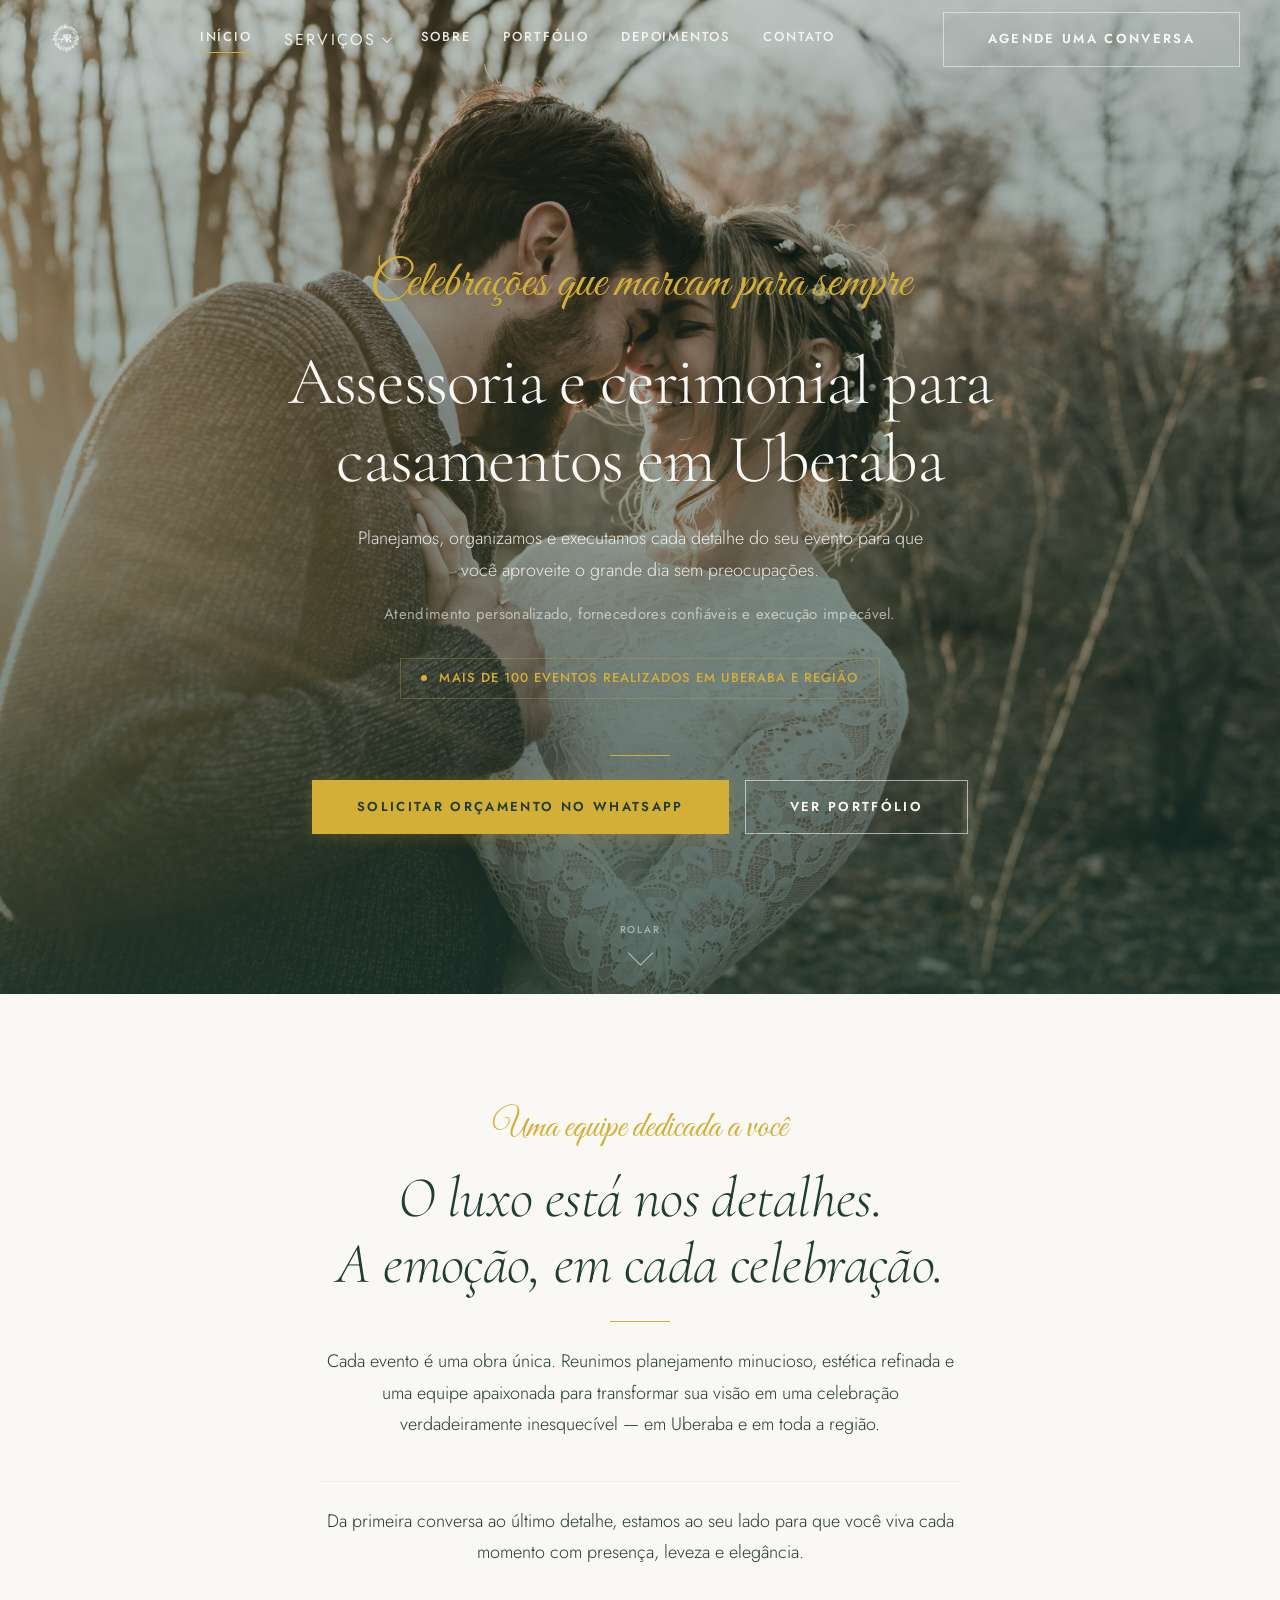
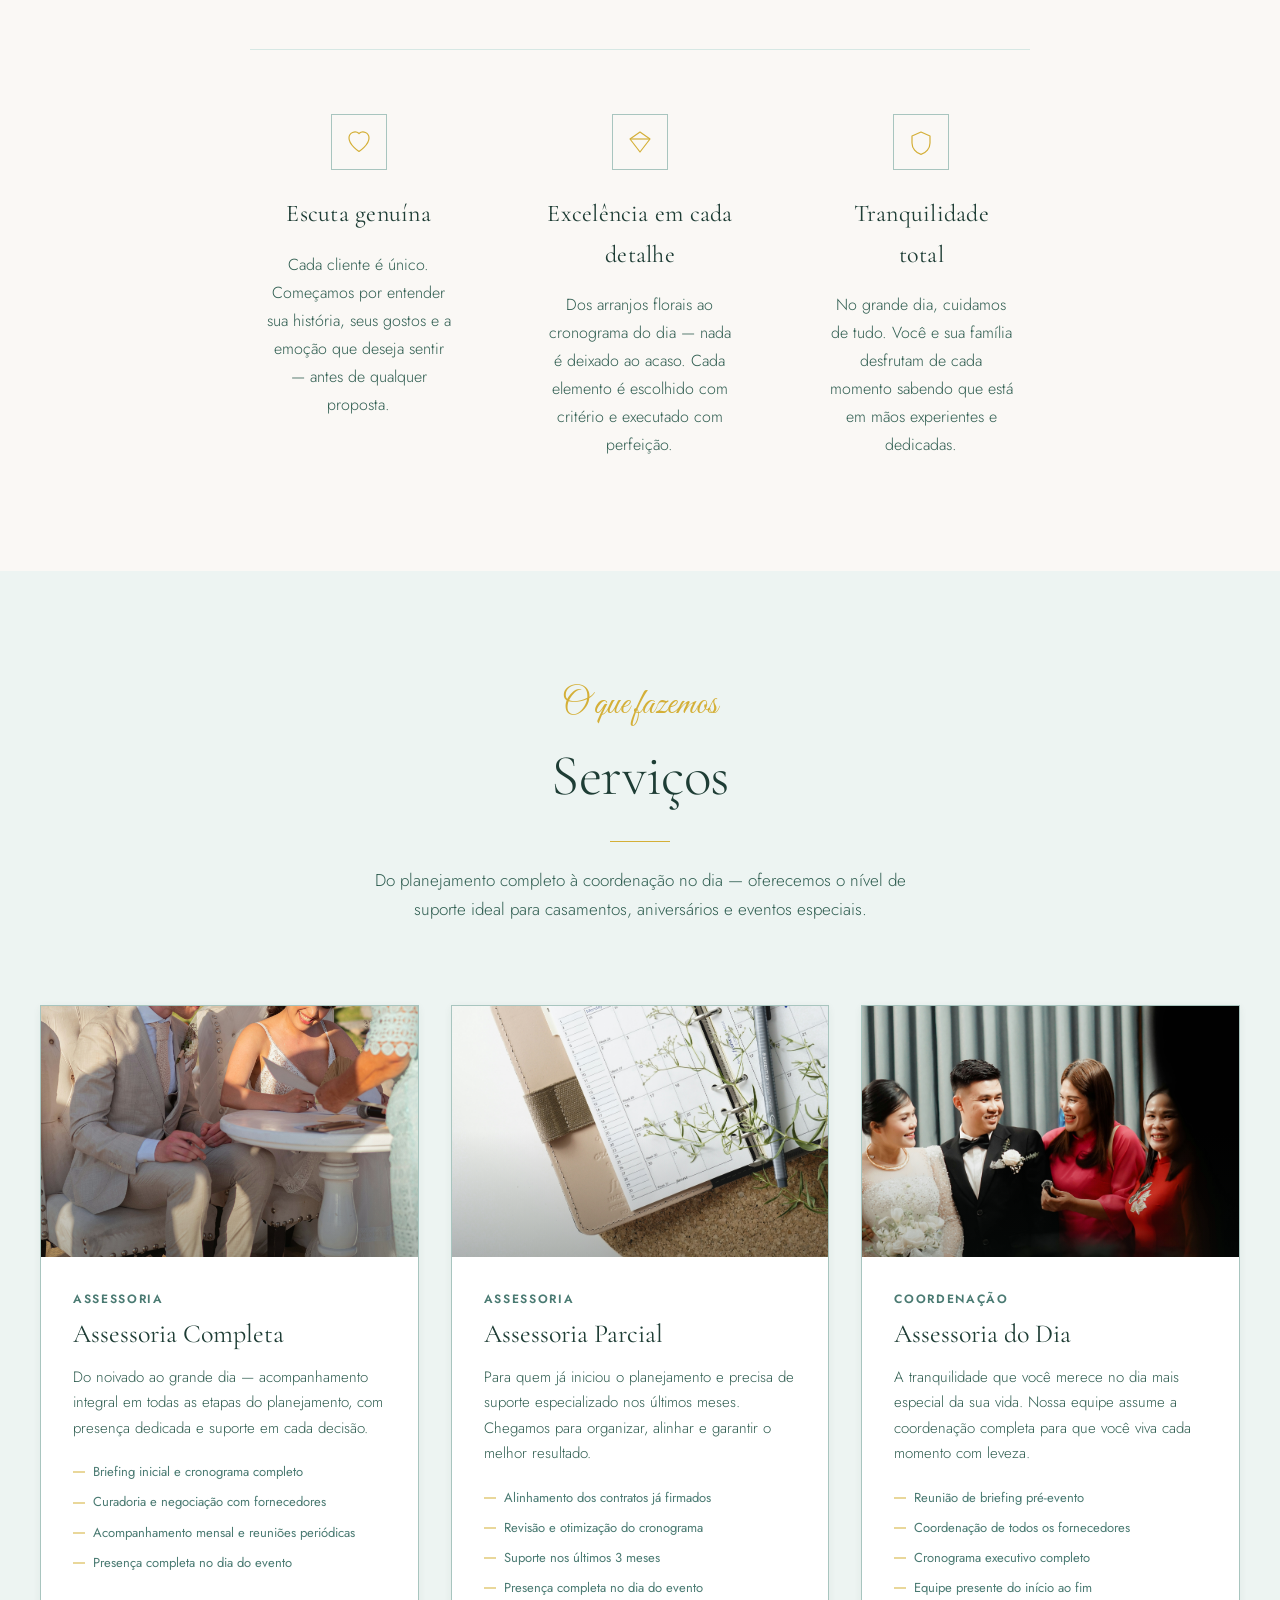
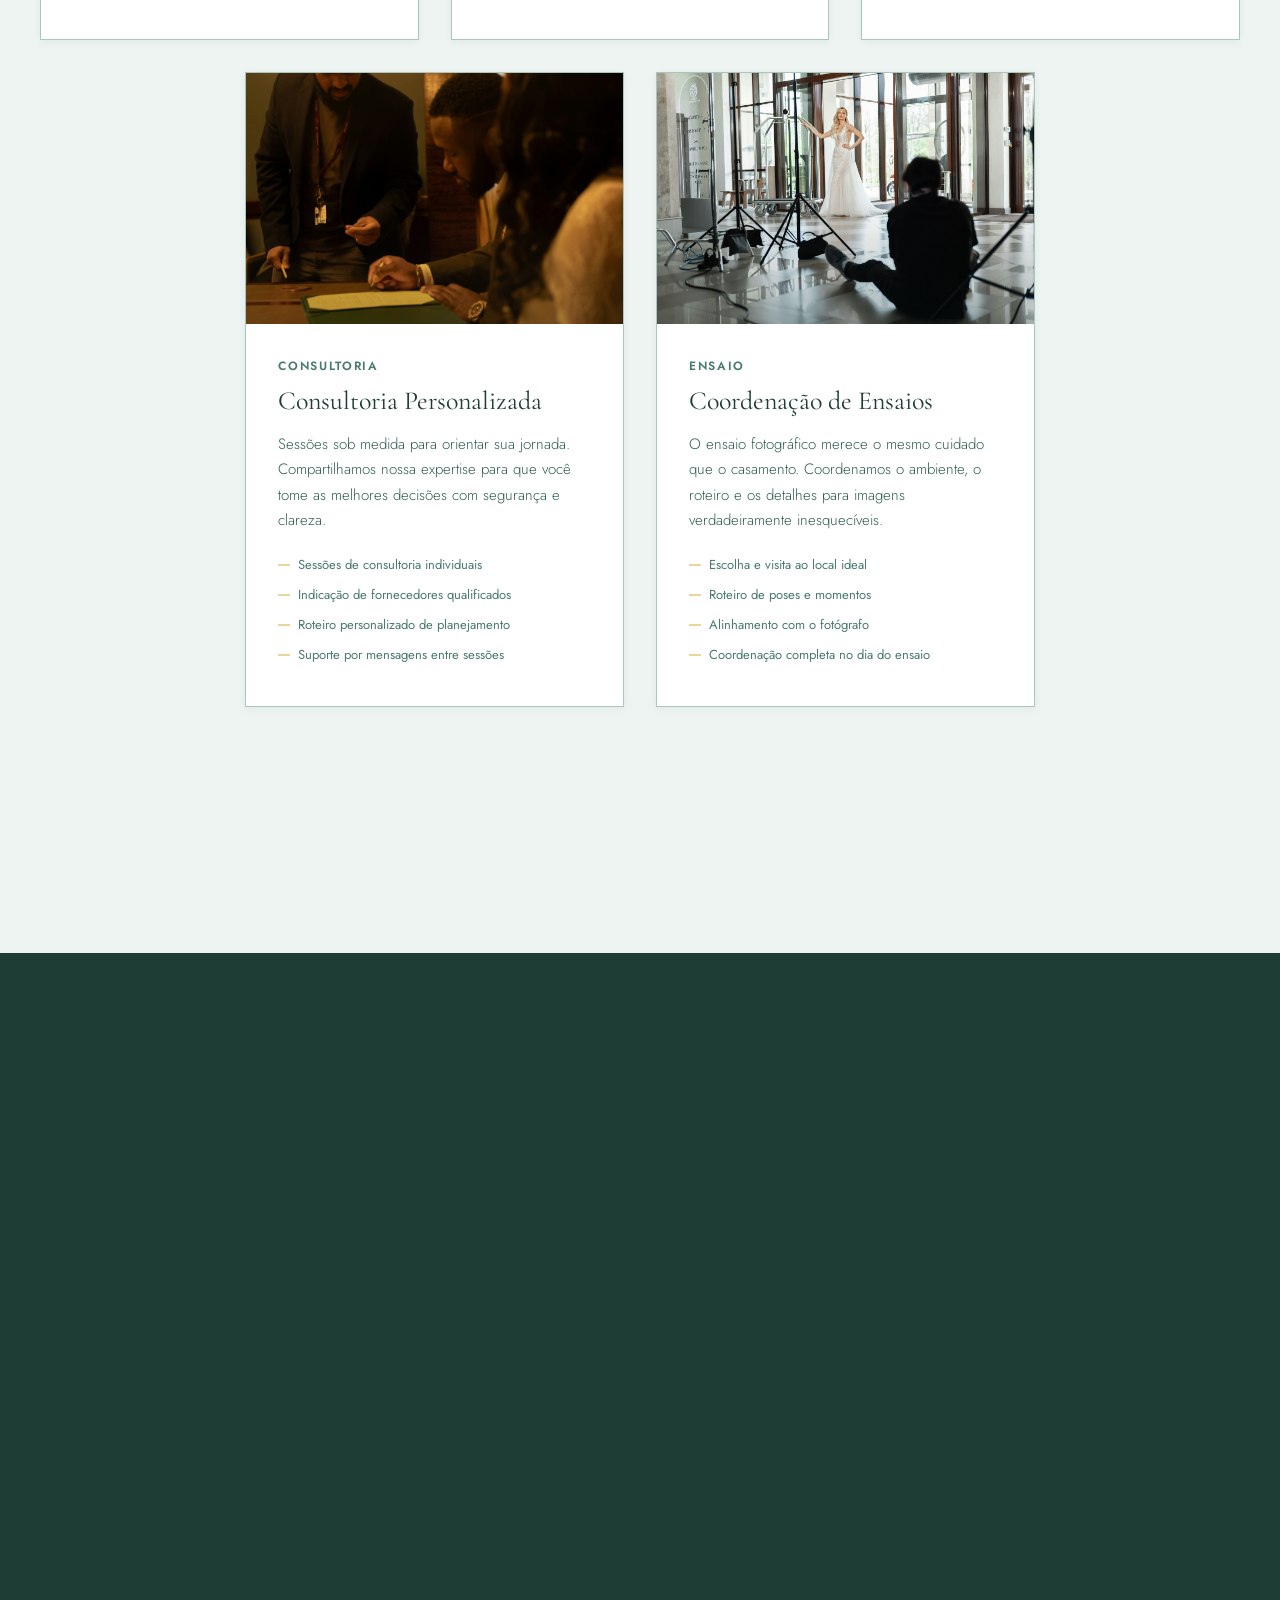
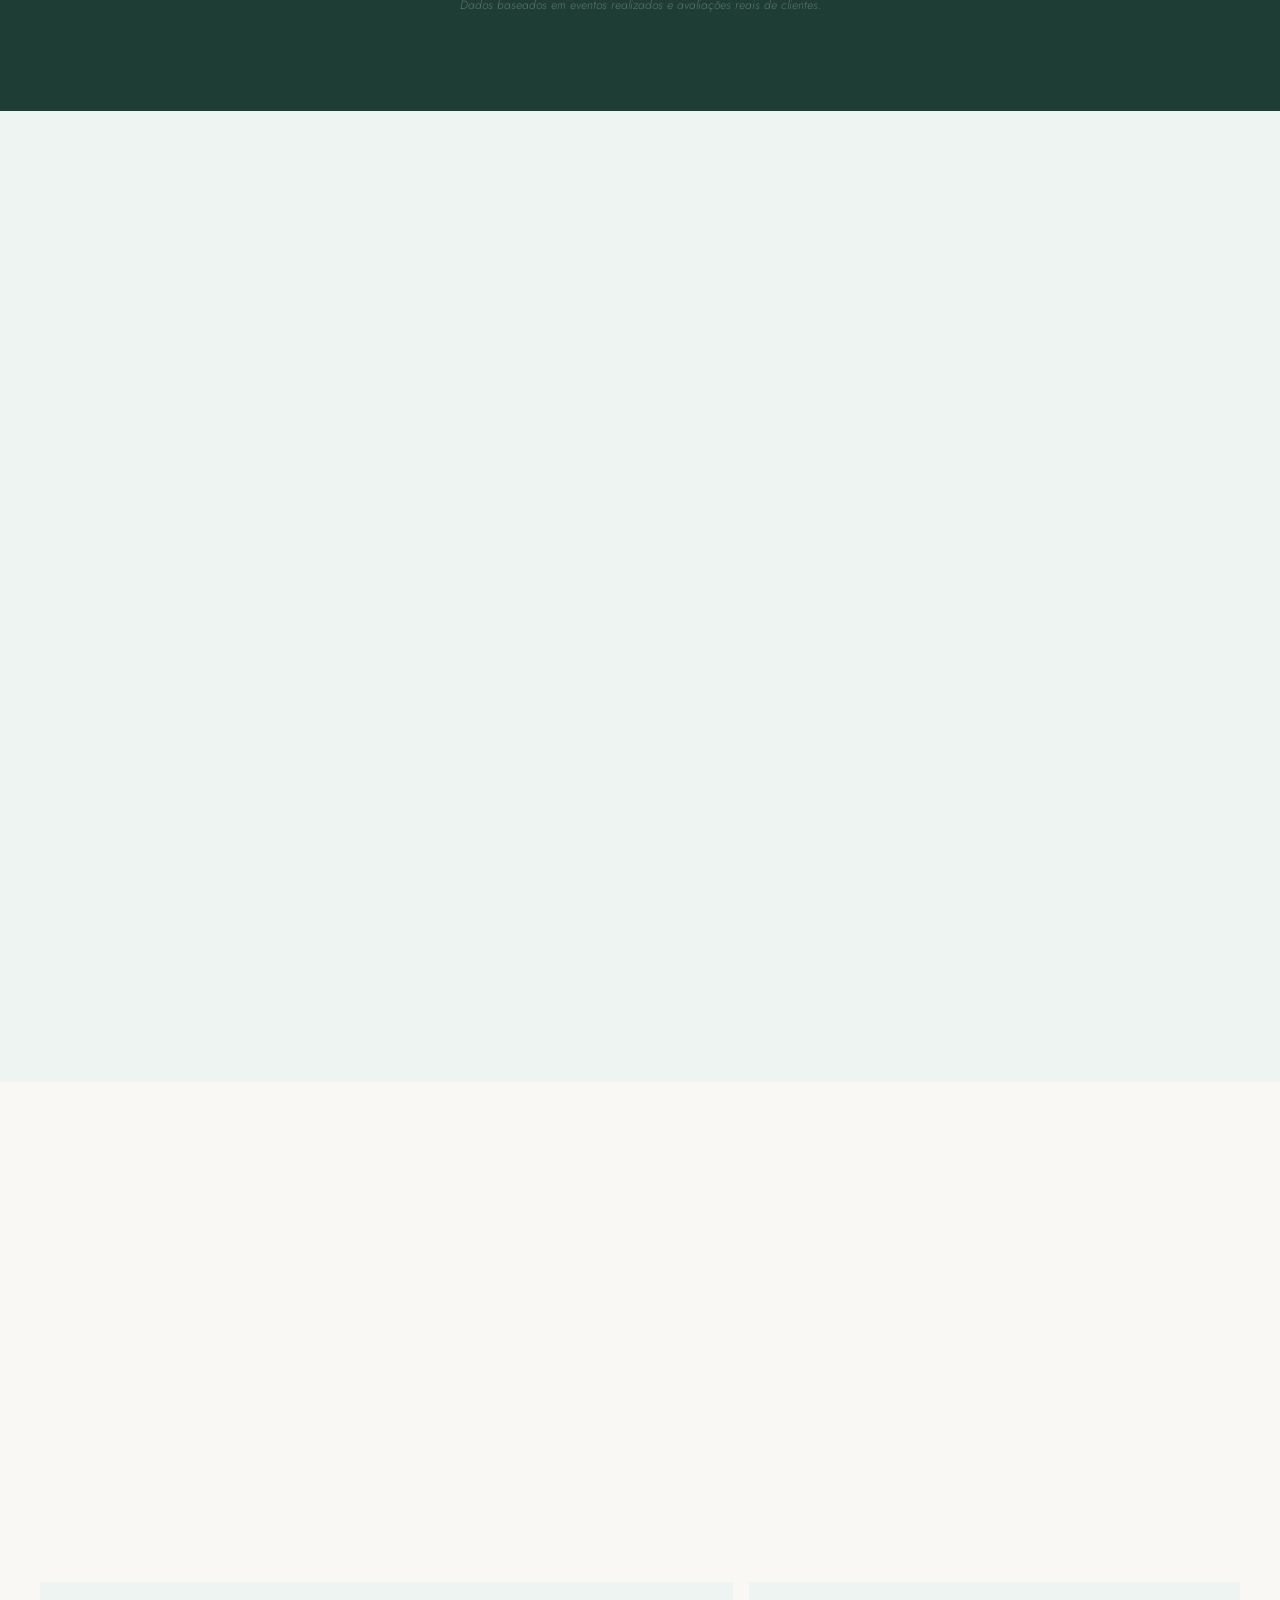
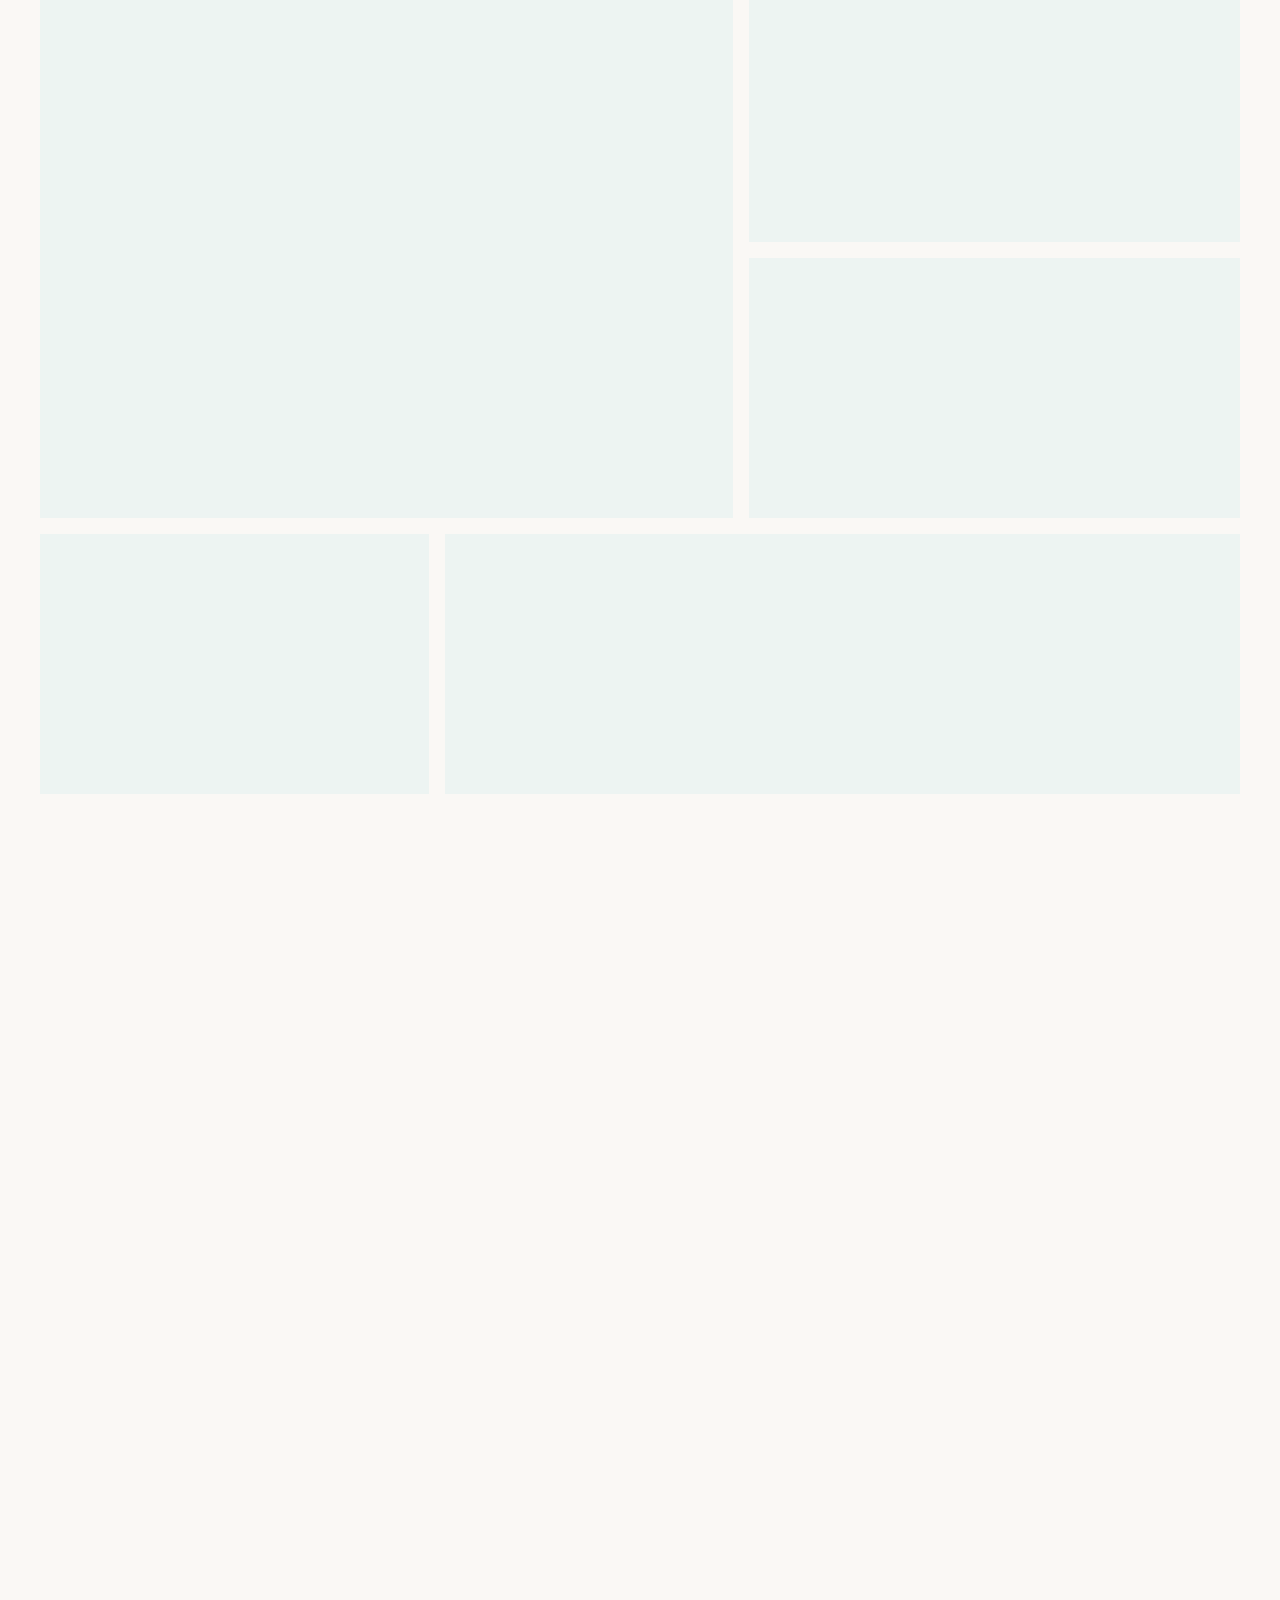
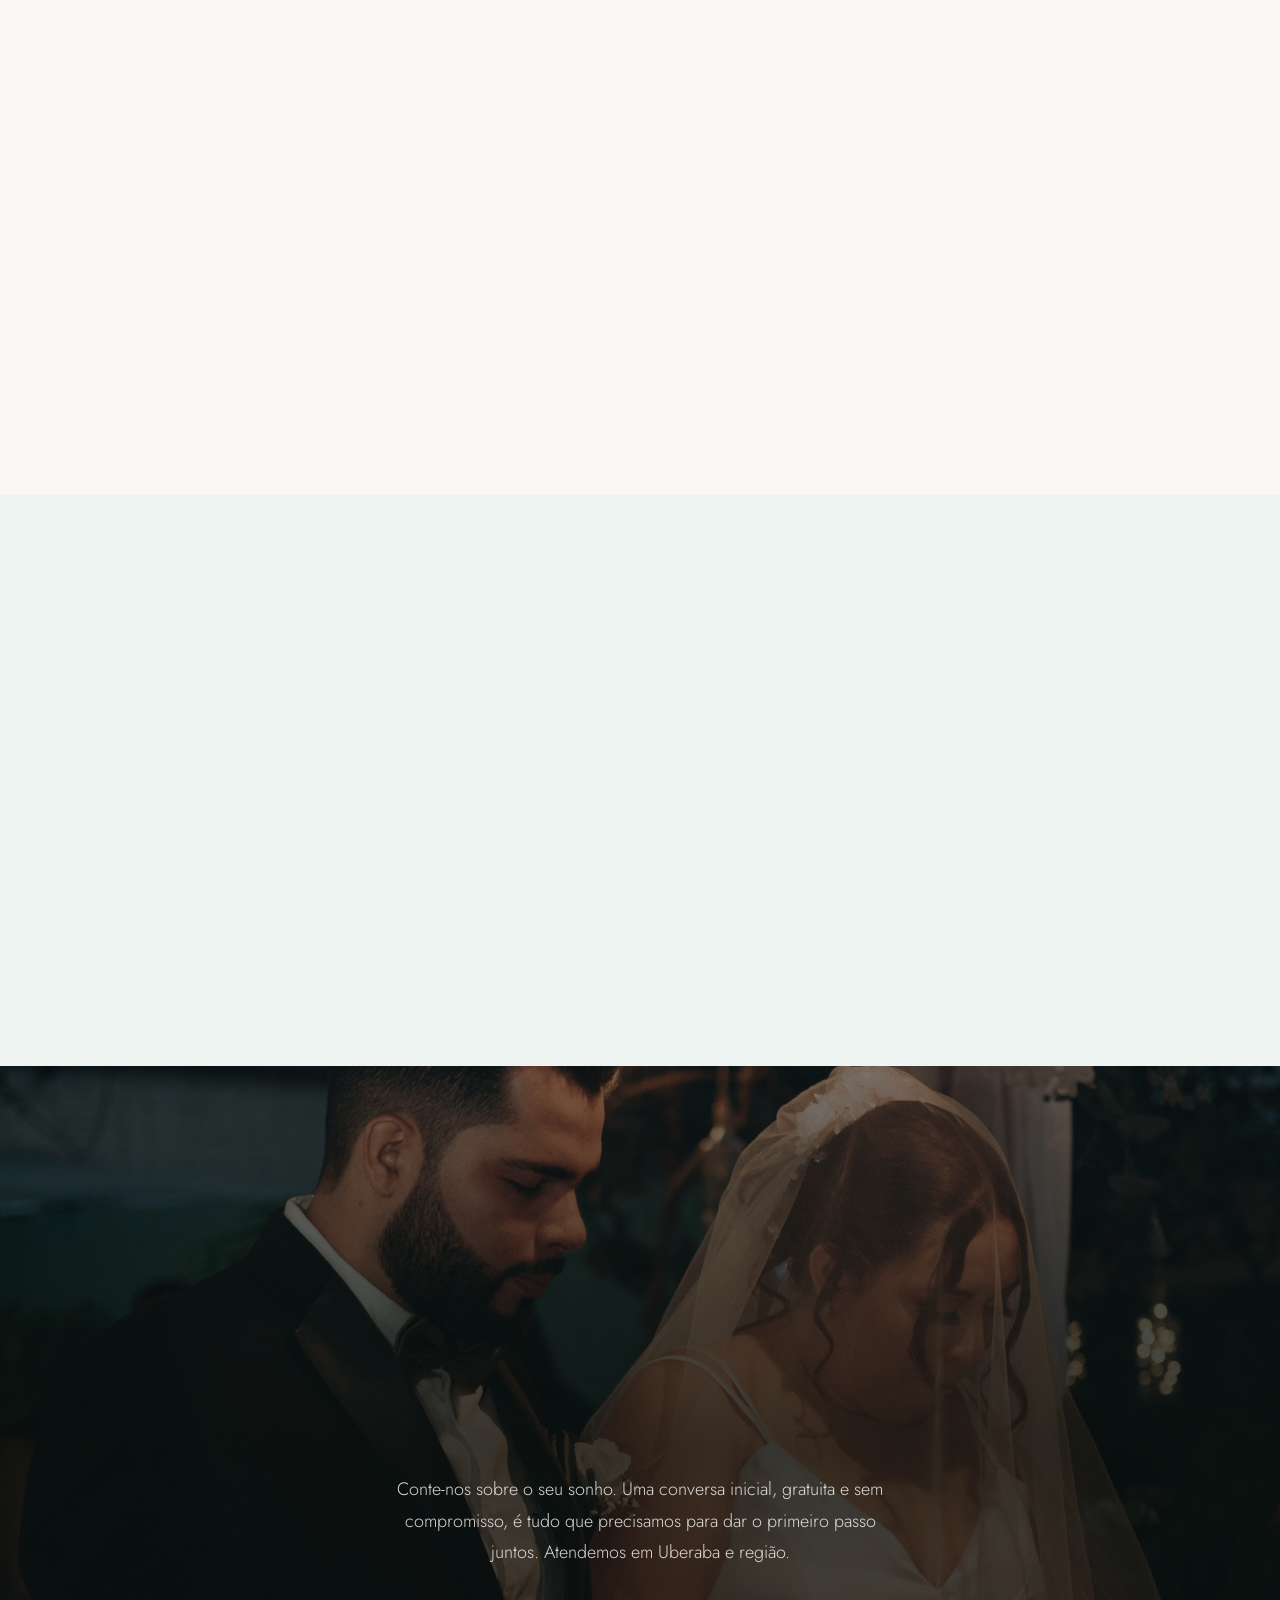
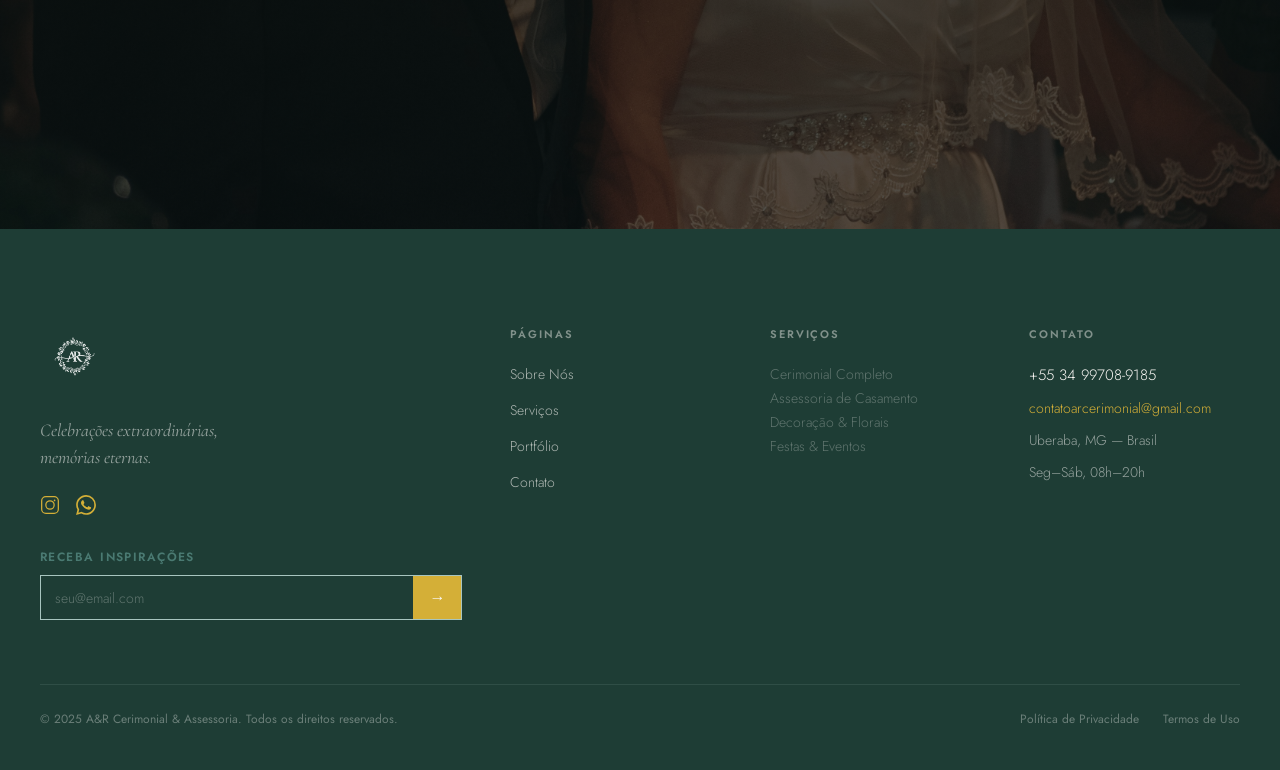
==== site/index.html @ ef06354c "como funcionamos" ====
<!doctype html>
<!--
  A&R Cerimonial & Assessoria — index.html
  Design Squad + JavaScript Squad v1.0 | 2025

  Estrutura da Home (12 seções):
  01. Navegação (sticky, transparente → frosted glass)
  02. Hero (100vh, foto + overlay + texto animado)
  03. Manifesto (filosofia da marca + 3 pilares)
  04. Serviços (4 cards com features)
  05. Processo (4 etapas — "Como trabalhamos")
  06. Stats (4 contadores animados)
  07. Casamento em Destaque (split-screen editorial)
  08. Sobre / Fundadora (bio + assinatura)
  09. Galeria Preview (grade assimétrica)
  10. Depoimentos (slider 3 cards)
  11. Reconhecimentos / Press (logos de publicações)
  12. Instagram Strip
  13. CTA Final (conversão)
  14. Rodapé (4 colunas)

  Imagens necessárias em /img:
  hero.jpg, cta-bg.jpg, featured-wedding.jpg, founder.jpg
  service-cerimonial.jpg, service-assessoria.jpg,
  service-decoracao.jpg, service-destino.jpg
  gallery-1.jpg a gallery-5.jpg
  couple-1.jpg a couple-3.jpg
  insta-1.jpg a insta-6.jpg
-->
<html lang="pt-BR">
  <head>
    <meta charset="UTF-8" />
    <meta name="viewport" content="width=device-width, initial-scale=1.0" />
    <meta
      name="description"
      content="Assessoria e cerimonial de alto padrão em Uberaba, MG. Casamentos, festas de aniversário e eventos sofisticados com planejamento completo e atenção a cada detalhe."
    />
    <meta property="og:title" content="A&amp;R Cerimonial &amp; Assessoria — Uberaba, MG" />
    <meta
      property="og:description"
      content="Casamentos, aniversários e eventos de alto padrão em Uberaba e região. Elegância, leveza e sofisticação em cada celebração."
    />
    <meta property="og:type" content="website" />
    <title>A&amp;R Cerimonial &amp; Assessoria — Uberaba, MG</title>

    <!--
      Preload da imagem Hero: prioridade máxima de rede.
      Garante que o LCP (Largest Contentful Paint) não seja bloqueado
      enquanto o browser aguarda o CSS interpretar o background-image.
    -->
    <link rel="preload" as="image" href="img/hero.jpg" fetchpriority="high" />

    <!-- Pré-conexão com Google Fonts para carregamento mais rápido -->
    <link rel="preconnect" href="https://fonts.googleapis.com" />
    <link rel="preconnect" href="https://fonts.gstatic.com" crossorigin />
    <link
      href="https://fonts.googleapis.com/css2?family=Cormorant+Garamond:ital,wght@0,300;0,400;0,500;1,300;1,400&family=Jost:wght@300;400;500;600&family=Great+Vibes&display=swap"
      rel="stylesheet"
    />

    <link rel="icon" href="favicon.ico" type="image/x-icon">
    <link rel="icon" type="image/png" sizes="32x32" href="favicon-32x32.png">
    <link rel="icon" type="image/png" sizes="16x16" href="favicon-16x16.png">
    <link rel="apple-touch-icon" sizes="180x180" href="apple-touch-icon.png">
    <link rel="manifest" href="site.webmanifest">
    <!-- Google tag (gtag.js) -->
    <script async src="https://www.googletagmanager.com/gtag/js?id=AW-18071371793"></script>
    <script>
      window.dataLayer = window.dataLayer || [];
      function gtag(){dataLayer.push(arguments);}
      gtag('js', new Date());
      gtag('config', 'AW-18071371793');
    </script>
    <link rel="stylesheet" href="style.css" />
    <style>
      /* ── Dropdown de Serviços ── */
      .nav__item { position: relative; }
      .nav__link--has-dropdown {
        display: inline-flex;
        align-items: center;
        gap: 5px;
        background: none;
        border: none;
        cursor: pointer;
        font: inherit;
        padding: 0;
      }
      .nav__chevron {
        display: inline-block;
        width: 7px;
        height: 7px;
        border-right: 1.5px solid currentColor;
        border-bottom: 1.5px solid currentColor;
        transform: rotate(45deg) translateY(-2px);
        transition: transform 220ms;
        flex-shrink: 0;
      }
      .nav__item[aria-expanded="true"] .nav__chevron {
        transform: rotate(-135deg) translateY(2px);
      }
      .nav__dropdown {
        position: absolute;
        top: calc(100% + 20px);
        left: 50%;
        transform: translateX(-50%) translateY(8px);
        background: var(--color-brand-primary);
        min-width: 230px;
        padding: var(--sp-2) 0;
        opacity: 0;
        visibility: hidden;
        transition: opacity 200ms, transform 200ms, visibility 200ms;
        z-index: 300;
        box-shadow: 0 16px 48px rgba(0,0,0,.25);
        pointer-events: none;
      }
      .nav__dropdown::before {
        content: '';
        position: absolute;
        top: -20px;
        left: 0;
        right: 0;
        height: 20px;
      }
      .nav__item:hover .nav__dropdown,
      .nav__item:focus-within .nav__dropdown,
      .nav__item[aria-expanded="true"] .nav__dropdown {
        opacity: 1;
        visibility: visible;
        transform: translateX(-50%) translateY(0);
        pointer-events: auto;
      }
      .nav__dropdown-link {
        display: block;
        padding: var(--sp-3) var(--sp-6);
        font-family: var(--font-sans);
        font-size: .875rem;
        font-weight: 400;
        letter-spacing: .02em;
        color: rgba(255,255,255,.78);
        text-decoration: none;
        white-space: nowrap;
        transition: color 150ms, background 150ms;
      }
      .nav__dropdown-link:hover {
        color: var(--color-brand-secondary);
        background: rgba(255,255,255,.05);
      }

      /* ── Mobile menu — Serviços expandido ── */
      .mobile-menu__section-label {
        display: block;
        font-family: var(--font-sans);
        font-size: .6875rem;
        font-weight: 600;
        letter-spacing: .16em;
        text-transform: uppercase;
        color: var(--color-brand-secondary);
        margin-top: var(--sp-6);
        margin-bottom: var(--sp-2);
        opacity: .85;
      }
      .mobile-menu__link--sub {
        padding-left: var(--sp-5);
        font-size: .9375rem;
        opacity: .75;
      }
      .mobile-menu__rule {
        border: none;
        border-top: 1px solid rgba(255,255,255,.1);
        margin: var(--sp-4) 0 var(--sp-2);
      }
    </style>
  </head>
  <body>
    <!-- Acessibilidade: pula direto para o conteúdo principal -->
    <a href="#main-content" class="skip-link">Ir para o conteúdo principal</a>

    <!-- ═══════════════════════════════════════════════════════════
       NAVEGAÇÃO
       Fixa no topo. JS aplica data-scrolled="true" após 80px de
       scroll, ativando o fundo fosco via CSS transition.
  ══════════════════════════════════════════════════════════════ -->
    <header class="nav" id="site-nav" role="banner">
      <div class="nav__container">
        <span class="nav__logo" aria-label="A&amp;R Cerimonial">
          <img
            src="img/logo.png"
            alt="A&amp;R Cerimonial"
            class="nav__logo-img"
            height="52"
            loading="eager"
          />
        </span>

        <nav class="nav__links" aria-label="Navegação principal">
          <a href="#inicio" class="nav__link" aria-current="true">Início</a>
          <div class="nav__item" aria-expanded="false">
            <a
              href="#servicos"
              class="nav__link nav__link--has-dropdown"
              aria-haspopup="menu"
              id="nav-services-trigger"
            >Serviços <span class="nav__chevron" aria-hidden="true"></span></a>

            <div class="nav__dropdown" role="menu" aria-labelledby="nav-services-trigger">
              <a href="#servicos"                class="nav__dropdown-link" role="menuitem">Casamentos</a>
              <a href="cha-de-bebe.html"         class="nav__dropdown-link" role="menuitem">Chá de Bebê</a>
              <a href="cha-revelacao.html"        class="nav__dropdown-link" role="menuitem">Chá Revelação</a>
              <a href="batizados.html"            class="nav__dropdown-link" role="menuitem">Batizados</a>
              <a href="bodas.html"                class="nav__dropdown-link" role="menuitem">Bodas</a>
              <a href="aniversarios.html"         class="nav__dropdown-link" role="menuitem">Aniversários</a>
              <a href="eventos-corporativos.html" class="nav__dropdown-link" role="menuitem">Eventos Corporativos</a>
              <a href="leiloes.html"              class="nav__dropdown-link" role="menuitem">Leilões</a>
              <a href="feiras-e-exposicoes.html"  class="nav__dropdown-link" role="menuitem">Feiras e Exposições</a>
            </div>
          </div>
          <a href="#sobre" class="nav__link">Sobre</a>
          <a href="#portfolio" class="nav__link">Portfólio</a>
          <a href="#depoimentos" class="nav__link">Depoimentos</a>
          <a href="#contato" class="nav__link">Contato</a>
        </nav>

        <a
          href="https://wa.me/5534997089185?text=Ol%C3%A1!%20Vim%20pelo%20site%20e%20gostaria%20de%20agendar%20uma%20conversa."
          class="btn btn--ghost-dark nav__cta"
          target="_blank"
          rel="noopener noreferrer"
          >Agende uma Conversa</a
        >

        <button
          class="nav__hamburger"
          aria-label="Abrir menu de navegação"
          aria-expanded="false"
          aria-controls="mobile-menu"
        >
          <span class="nav__hamburger-line"></span>
          <span class="nav__hamburger-line"></span>
          <span class="nav__hamburger-line"></span>
        </button>
      </div>
    </header>

    <!-- Menu Mobile: overlay fullscreen (controlado pelo JS) -->
    <div
      class="mobile-menu"
      id="mobile-menu"
      aria-hidden="true"
      role="dialog"
      aria-modal="true"
      aria-label="Menu de navegação"
    >
      <button class="mobile-menu__close" aria-label="Fechar menu">
        &#x2715;
      </button>

      <nav class="mobile-menu__nav" aria-label="Menu mobile">
        <a href="#inicio" class="mobile-menu__link">Início</a>
        <span class="mobile-menu__section-label">Serviços</span>
        <a href="#servicos"                class="mobile-menu__link mobile-menu__link--sub">Casamentos</a>
        <a href="cha-de-bebe.html"         class="mobile-menu__link mobile-menu__link--sub">Chá de Bebê</a>
        <a href="cha-revelacao.html"        class="mobile-menu__link mobile-menu__link--sub">Chá Revelação</a>
        <a href="batizados.html"            class="mobile-menu__link mobile-menu__link--sub">Batizados</a>
        <a href="bodas.html"                class="mobile-menu__link mobile-menu__link--sub">Bodas</a>
        <a href="aniversarios.html"         class="mobile-menu__link mobile-menu__link--sub">Aniversários</a>
        <a href="eventos-corporativos.html" class="mobile-menu__link mobile-menu__link--sub">Eventos Corporativos</a>
        <a href="leiloes.html"              class="mobile-menu__link mobile-menu__link--sub">Leilões</a>
        <a href="feiras-e-exposicoes.html"  class="mobile-menu__link mobile-menu__link--sub">Feiras e Exposições</a>
        <hr class="mobile-menu__rule" aria-hidden="true" />
        <a href="#sobre" class="mobile-menu__link">Sobre</a>
        <a href="#portfolio" class="mobile-menu__link">Portfólio</a>
        <a href="#depoimentos" class="mobile-menu__link">Depoimentos</a>
        <a href="#contato" class="mobile-menu__link">Contato</a>
      </nav>

      <a
        href="https://wa.me/5534997089185?text=Ol%C3%A1!%20Vim%20pelo%20site%20e%20gostaria%20de%20agendar%20uma%20conversa."
        class="btn btn--gold mobile-menu__cta"
        target="_blank"
        rel="noopener noreferrer"
        >Agende uma Conversa</a
      >
    </div>

    <main id="main-content">
      <!-- ═══════════════════════════════════════════════════════
         01. HERO
         Objetivo: Impacto visual imediato. A foto É o produto.
         O texto confirma o posicionamento de luxo.
    ═══════════════════════════════════════════════════════════ -->
      <section class="hero" id="inicio" aria-label="Apresentação principal">
        <!-- Foto de fundo: começa com zoom leve, recua ao carregar -->
        <div
          class="hero__bg"
          role="img"
          aria-label="Casal em cerimônia de casamento elegante"
        ></div>
        <!-- Gradiente escurecedor para legibilidade do texto -->
        <div class="hero__overlay" aria-hidden="true"></div>

        <div class="hero__content">
          <span class="hero__script animate-fade-up" style="--delay: 0.1s">
            Celebrações que marcam para sempre
          </span>

          <h1 class="hero__headline animate-fade-up" style="--delay: 0.3s">
            Assessoria e cerimonial para casamentos em Uberaba
          </h1>

          <p class="hero__body animate-fade-up" style="--delay: 0.5s">
            Planejamos, organizamos e executamos cada detalhe do seu evento para que você aproveite o grande dia sem preocupações.
          </p>

          <p class="hero__tagline animate-fade-up" style="--delay: 0.6s">
            Atendimento personalizado, fornecedores confiáveis e execução impecável.
          </p>

          <div class="animate-fade-up" style="--delay: 0.7s">
            <span class="hero__proof" aria-label="Mais de 100 eventos realizados em Uberaba e região">
              Mais de 100 eventos realizados em Uberaba e região
            </span>
          </div>

          <div
            class="gold-divider gold-divider--center animate-fade-up"
            style="--delay: 0.8s"
            aria-hidden="true"
          ></div>

          <div class="hero__actions animate-fade-up" style="--delay: 0.9s">
            <a
              href="https://wa.me/5534997089185?text=Ol%C3%A1!%20Vim%20pelo%20site%20e%20gostaria%20de%20solicitar%20um%20or%C3%A7amento."
              class="btn btn--gold"
              target="_blank"
              rel="noopener noreferrer"
              >Solicitar orçamento no WhatsApp</a
            >
            <a href="#portfolio" class="btn btn--ghost-white"
              >Ver Portfólio</a
            >
          </div>
        </div>

        <!-- Indicador de scroll: incentiva a continuar navegando -->
        <div class="hero__scroll-indicator" aria-hidden="true">
          <span class="hero__scroll-text">Rolar</span>
          <span class="hero__scroll-icon"></span>
        </div>
      </section>

      <!-- ═══════════════════════════════════════════════════════
         02. MANIFESTO
         Objetivo: Antes de qualquer serviço, o visitante precisa
         sentir que a empresa compartilha seus valores. Os 3
         pilares respondem às principais objeções de contratação.
    ═══════════════════════════════════════════════════════════ -->
      <section class="manifesto" aria-labelledby="manifesto-title">
        <div class="container container--narrow">
          <div class="manifesto__header reveal">
            <span class="script-label">Uma equipe dedicada a você</span>
            <h2 class="display-lg italic" id="manifesto-title">
              O luxo está nos detalhes.<br />A emoção, em cada celebração.
            </h2>
            <div
              class="gold-divider gold-divider--center"
              aria-hidden="true"
            ></div>
            <p class="body-lg">
              Cada evento é uma obra única. Reunimos planejamento minucioso,
              estética refinada e uma equipe apaixonada para transformar sua
              visão em uma celebração verdadeiramente inesquecível — em Uberaba
              e em toda a região.
            </p>
            <p class="body-lg">
              Da primeira conversa ao último detalhe, estamos ao seu lado para
              que você viva cada momento com presença, leveza e elegância.
            </p>
          </div>

          <!-- 3 Pilares de valor -->
          <div class="manifesto__pillars" role="list">
            <div class="manifesto__pillar reveal" role="listitem">
              <div class="manifesto__pillar-icon" aria-hidden="true">
                <svg
                  width="28"
                  height="28"
                  viewBox="0 0 28 28"
                  fill="none"
                  xmlns="http://www.w3.org/2000/svg"
                >
                  <path
                    d="M14 23.5S4 17 4 10a6 6 0 0 1 10-4.47A6 6 0 0 1 24 10c0 7-10 13.5-10 13.5Z"
                    stroke="#D4AF37"
                    stroke-width="1.2"
                    stroke-linejoin="round"
                  />
                </svg>
              </div>
              <h3 class="manifesto__pillar-title">Escuta genuína</h3>
              <p class="manifesto__pillar-text">
                Cada cliente é único. Começamos por entender sua história, seus
                gostos e a emoção que deseja sentir — antes de qualquer
                proposta.
              </p>
            </div>

            <div
              class="manifesto__pillar reveal"
              style="--reveal-delay: 0.12s"
              role="listitem"
            >
              <div class="manifesto__pillar-icon" aria-hidden="true">
                <svg
                  width="28"
                  height="28"
                  viewBox="0 0 28 28"
                  fill="none"
                  xmlns="http://www.w3.org/2000/svg"
                >
                  <polygon
                    points="14,4 24,11 14,24 4,11"
                    stroke="#D4AF37"
                    stroke-width="1.2"
                    stroke-linejoin="round"
                    fill="none"
                  />
                  <line
                    x1="4"
                    y1="11"
                    x2="24"
                    y2="11"
                    stroke="#D4AF37"
                    stroke-width="1.2"
                  />
                </svg>
              </div>
              <h3 class="manifesto__pillar-title">
                Excelência em cada detalhe
              </h3>
              <p class="manifesto__pillar-text">
                Dos arranjos florais ao cronograma do dia — nada é deixado ao
                acaso. Cada elemento é escolhido com critério e executado com
                perfeição.
              </p>
            </div>

            <div
              class="manifesto__pillar reveal"
              style="--reveal-delay: 0.24s"
              role="listitem"
            >
              <div class="manifesto__pillar-icon" aria-hidden="true">
                <svg
                  width="28"
                  height="28"
                  viewBox="0 0 28 28"
                  fill="none"
                  xmlns="http://www.w3.org/2000/svg"
                >
                  <path
                    d="M14 4L5 8v7c0 5.25 3.9 10.15 9 11.35C19.1 25.15 23 20.25 23 15V8L14 4Z"
                    stroke="#D4AF37"
                    stroke-width="1.2"
                    stroke-linejoin="round"
                    fill="none"
                  />
                </svg>
              </div>
              <h3 class="manifesto__pillar-title">Tranquilidade total</h3>
              <p class="manifesto__pillar-text">
                No grande dia, cuidamos de tudo. Você e sua família desfrutam
                de cada momento sabendo que está em mãos experientes e
                dedicadas.
              </p>
            </div>
          </div>
        </div>
      </section>

      <!-- ═══════════════════════════════════════════════════════
         03. SERVIÇOS
         5 cards em layout 3+2 centralizado. O visitante precisa
         se reconhecer em pelo menos um serviço para avançar.
    ═══════════════════════════════════════════════════════════ -->
      <section class="services" id="servicos" aria-labelledby="services-title">
        <div class="container">
          <div class="section-intro reveal">
            <span class="script-label">O que fazemos</span>
            <h2 class="display-lg" id="services-title">Serviços</h2>
            <div
              class="gold-divider gold-divider--center"
              aria-hidden="true"
            ></div>
            <p class="section-intro__subtitle">
              Do planejamento completo à coordenação no dia — oferecemos o nível
              de suporte ideal para casamentos, aniversários e eventos especiais.
            </p>
          </div>

          <div class="services__grid">

            <!-- Card 1 — Assessoria Completa -->
            <article class="service-card reveal">
              <div class="service-card__image-wrap">
                <img
                  src="img/assessoria-completa.jpg"
                  alt="Planejamento completo de casamento — Assessoria Completa A&R"
                  class="service-card__image"
                  loading="lazy"
                  width="400"
                  height="300"
                />
              </div>
              <div class="service-card__body">
                <span class="service-card__category">Assessoria</span>
                <h3 class="service-card__title">Assessoria Completa</h3>
                <p class="service-card__desc">
                  Do noivado ao grande dia — acompanhamento integral em todas as
                  etapas do planejamento, com presença dedicada e suporte em cada
                  decisão.
                </p>
                <ul class="service-card__features" aria-label="Inclui">
                  <li>Briefing inicial e cronograma completo</li>
                  <li>Curadoria e negociação com fornecedores</li>
                  <li>Acompanhamento mensal e reuniões periódicas</li>
                  <li>Presença completa no dia do evento</li>
                </ul>
              </div>
            </article>

            <!-- Card 2 — Assessoria Parcial -->
            <article class="service-card reveal" style="--reveal-delay: 0.08s">
              <div class="service-card__image-wrap">
                <img
                  src="img/assessoria-parcial.jpg"
                  alt="Suporte especializado nos últimos meses antes do casamento — Assessoria Parcial A&R"
                  class="service-card__image"
                  loading="lazy"
                  width="400"
                  height="300"
                />
              </div>
              <div class="service-card__body">
                <span class="service-card__category">Assessoria</span>
                <h3 class="service-card__title">Assessoria Parcial</h3>
                <p class="service-card__desc">
                  Para quem já iniciou o planejamento e precisa de suporte
                  especializado nos últimos meses. Chegamos para organizar,
                  alinhar e garantir o melhor resultado.
                </p>
                <ul class="service-card__features" aria-label="Inclui">
                  <li>Alinhamento dos contratos já firmados</li>
                  <li>Revisão e otimização do cronograma</li>
                  <li>Suporte nos últimos 3 meses</li>
                  <li>Presença completa no dia do evento</li>
                </ul>
              </div>
            </article>

            <!-- Card 3 — Assessoria do Dia -->
            <article class="service-card reveal" style="--reveal-delay: 0.16s">
              <div class="service-card__image-wrap">
                <img
                  src="img/assessoria-dia.jpg"
                  alt="Coordenação completa no dia do casamento — Assessoria do Dia A&R"
                  class="service-card__image"
                  loading="lazy"
                  width="400"
                  height="300"
                />
              </div>
              <div class="service-card__body">
                <span class="service-card__category">Coordenação</span>
                <h3 class="service-card__title">Assessoria do Dia</h3>
                <p class="service-card__desc">
                  A tranquilidade que você merece no dia mais especial da sua
                  vida. Nossa equipe assume a coordenação completa para que você
                  viva cada momento com leveza.
                </p>
                <ul class="service-card__features" aria-label="Inclui">
                  <li>Reunião de briefing pré-evento</li>
                  <li>Coordenação de todos os fornecedores</li>
                  <li>Cronograma executivo completo</li>
                  <li>Equipe presente do início ao fim</li>
                </ul>
              </div>
            </article>

            <!-- Card 4 — Consultoria Personalizada (linha 2, centralizada) -->
            <article class="service-card reveal" style="--reveal-delay: 0.24s">
              <div class="service-card__image-wrap">
                <img
                  src="img/consultoria.jpg"
                  alt="Sessão de consultoria personalizada para planejamento do casamento — A&R"
                  class="service-card__image"
                  loading="lazy"
                  width="400"
                  height="300"
                />
              </div>
              <div class="service-card__body">
                <span class="service-card__category">Consultoria</span>
                <h3 class="service-card__title">Consultoria Personalizada</h3>
                <p class="service-card__desc">
                  Sessões sob medida para orientar sua jornada. Compartilhamos
                  nossa expertise para que você tome as melhores decisões com
                  segurança e clareza.
                </p>
                <ul class="service-card__features" aria-label="Inclui">
                  <li>Sessões de consultoria individuais</li>
                  <li>Indicação de fornecedores qualificados</li>
                  <li>Roteiro personalizado de planejamento</li>
                  <li>Suporte por mensagens entre sessões</li>
                </ul>
              </div>
            </article>

            <!-- Card 5 — Coordenação de Ensaios (linha 2, centralizada) -->
            <article class="service-card reveal" style="--reveal-delay: 0.32s">
              <div class="service-card__image-wrap">
                <img
                  src="img/ensaio.jpg"
                  alt="Coordenação de ensaio fotográfico pré-casamento — A&R Cerimonial"
                  class="service-card__image"
                  loading="lazy"
                  width="400"
                  height="300"
                />
              </div>
              <div class="service-card__body">
                <span class="service-card__category">Ensaio</span>
                <h3 class="service-card__title">Coordenação de Ensaios</h3>
                <p class="service-card__desc">
                  O ensaio fotográfico merece o mesmo cuidado que o casamento.
                  Coordenamos o ambiente, o roteiro e os detalhes para imagens
                  verdadeiramente inesquecíveis.
                </p>
                <ul class="service-card__features" aria-label="Inclui">
                  <li>Escolha e visita ao local ideal</li>
                  <li>Roteiro de poses e momentos</li>
                  <li>Alinhamento com o fotógrafo</li>
                  <li>Coordenação completa no dia do ensaio</li>
                </ul>
              </div>
            </article>

          </div>
          <!-- /.services__grid -->

          <div class="section-cta reveal">
            <a
              href="https://wa.me/5534997089185?text=Ol%C3%A1!%20Vim%20pelo%20site%20e%20gostaria%20de%20agendar%20uma%20conversa."
              class="btn btn--ghost-dark"
              target="_blank"
              rel="noopener noreferrer"
              >Agende uma Conversa</a
            >
          </div>
        </div>
      </section>

      <!-- ═══════════════════════════════════════════════════════
         03B. PLANOS
         3 cards de preço sobre fundo escuro. Card central
         destacado como "Mais escolhido".
    ═══════════════════════════════════════════════════════════ -->
      <section class="plans" id="planos" aria-labelledby="plans-title">
        <div class="container">
          <div class="section-intro reveal">
            <span class="script-label script-label--inverse"
              >Invista no seu momento</span
            >
            <h2 class="display-lg text-inverse" id="plans-title">
              Nossos Planos
            </h2>
            <div
              class="gold-divider gold-divider--center"
              aria-hidden="true"
            ></div>
            <p class="section-intro__subtitle">
              Escolha o nível de cuidado ideal para a sua celebração. Cada plano
              foi desenhado para entregar exatamente o que você precisa.
            </p>
          </div>

          <div class="plans__grid">

            <!-- Plano 1 — Classic -->
            <article class="plan-card reveal">
              <div class="plan-card__header">
                <span class="plan-card__name">Classic</span>
                <div class="plan-card__price" aria-label="A partir de R$ 3.000">
                  <span class="plan-card__price-from">A partir de R$ 3.000</span>
                </div>
                <p class="plan-card__tagline">
                  Para quem busca suporte no dia especial
                </p>
              </div>
              <div
                class="gold-divider plan-card__divider"
                aria-hidden="true"
              ></div>
              <ul class="plan-card__features" aria-label="O que está incluso">
                <li>Assessoria do Dia completa</li>
                <li>1 reunião de briefing pré-evento</li>
                <li>Coordenação de todos os fornecedores</li>
                <li>Cronograma executivo personalizado</li>
                <li>Equipe presente do início ao fim</li>
              </ul>
              <a
                href="https://wa.me/5534997089185?text=Ol%C3%A1!%20Gostei%20do%20plano%20Classic%20e%20gostaria%20de%20saber%20mais%20detalhes."
                class="btn btn--ghost-white plan-card__cta"
                target="_blank"
                rel="noopener noreferrer"
                >Quero este plano</a
              >
            </article>

            <!-- Plano 2 — Elegance (destaque) -->
            <article
              class="plan-card plan-card--featured reveal"
              style="--reveal-delay: 0.12s"
            >
              <div class="plan-card__badge" aria-label="Mais escolhido">
                Mais escolhido
              </div>
              <div class="plan-card__header">
                <span class="plan-card__name">Elegance</span>
                <div class="plan-card__price" aria-label="A partir de R$ 5.000">
                  <span class="plan-card__price-from">A partir de R$ 5.000</span>
                </div>
                <p class="plan-card__tagline">
                  Para quem quer mais presença e cuidado
                </p>
              </div>
              <div
                class="gold-divider plan-card__divider"
                aria-hidden="true"
              ></div>
              <ul class="plan-card__features" aria-label="O que está incluso">
                <li>Assessoria Parcial (últimos 3 meses)</li>
                <li>Reuniões mensais de acompanhamento</li>
                <li>Revisão de contratos e cronograma</li>
                <li>Coordenação completa no dia</li>
                <li>Suporte por WhatsApp entre reuniões</li>
                <li>Indicação de fornecedores parceiros</li>
              </ul>
              <a
                href="https://wa.me/5534997089185?text=Ol%C3%A1!%20Gostei%20do%20plano%20Elegance%20e%20gostaria%20de%20saber%20mais%20detalhes."
                class="btn btn--gold plan-card__cta"
                target="_blank"
                rel="noopener noreferrer"
                >Quero este plano</a
              >
            </article>

            <!-- Plano 3 — Royal One -->
            <article
              class="plan-card reveal"
              style="--reveal-delay: 0.24s"
            >
              <div class="plan-card__header">
                <span class="plan-card__name">Royal One</span>
                <div class="plan-card__price" aria-label="Sob medida para o seu evento">
                  <span class="plan-card__price-bespoke">Sob medida</span>
                </div>
                <p class="plan-card__tagline">
                  A experiência mais completa e exclusiva
                </p>
              </div>
              <div
                class="gold-divider plan-card__divider"
                aria-hidden="true"
              ></div>
              <ul class="plan-card__features" aria-label="O que está incluso">
                <li>Assessoria Completa do noivado ao casamento</li>
                <li>Curadoria e negociação com fornecedores</li>
                <li>Reuniões mensais e suporte dedicado</li>
                <li>Coordenação de ensaio fotográfico</li>
                <li>Presença completa no dia do evento</li>
                <li>Consultoria personalizada ilimitada</li>
                <li>Atendimento prioritário e exclusivo</li>
              </ul>
              <a
                href="https://wa.me/5534997089185?text=Ol%C3%A1!%20Gostei%20do%20plano%20Royal%20One%20e%20gostaria%20de%20saber%20mais%20detalhes."
                class="btn btn--ghost-white plan-card__cta"
                target="_blank"
                rel="noopener noreferrer"
                >Quero este plano</a
              >
            </article>

          </div>
          <!-- /.plans__grid -->
        </div>
      </section>

      <!-- ═══════════════════════════════════════════════════════
         03C. EXPERIÊNCIAS EXCLUSIVAS A&R
         Day Bride e Day Groom — dois cards emocionais.
    ═══════════════════════════════════════════════════════════ -->
      <section
        class="experiences"
        id="experiencias"
        aria-labelledby="experiences-title"
      >
        <div class="container">
          <div class="section-intro reveal">
            <span class="script-label">Momentos só seus</span>
            <h2 class="display-lg" id="experiences-title">
              Experiências<br />Exclusivas A&amp;R
            </h2>
            <div
              class="gold-divider gold-divider--center"
              aria-hidden="true"
            ></div>
            <p class="section-intro__subtitle">
              Criamos vivências únicas para que os noivos entrem no grande dia
              com serenidade, confiança e emoção — cada um no ritmo do seu
              próprio momento.
            </p>
          </div>

          <div class="experiences__grid">

            <!-- Day Bride Experience -->
            <article class="experience-card reveal">
              <div class="experience-card__icon" aria-hidden="true">
                <svg
                  width="32"
                  height="32"
                  viewBox="0 0 32 32"
                  fill="none"
                  xmlns="http://www.w3.org/2000/svg"
                >
                  <path
                    d="M16 3C16 3 7 11 7 19a9 9 0 0 0 18 0C25 11 16 3 16 3Z"
                    stroke="#D4AF37"
                    stroke-width="1.2"
                    fill="none"
                    stroke-linejoin="round"
                  />
                  <path
                    d="M16 11v12"
                    stroke="#D4AF37"
                    stroke-width="1"
                    stroke-linecap="round"
                    opacity=".6"
                  />
                  <path
                    d="M11 15l5-4 5 4"
                    stroke="#D4AF37"
                    stroke-width="1"
                    stroke-linecap="round"
                    stroke-linejoin="round"
                    opacity=".6"
                  />
                </svg>
              </div>
              <h3 class="experience-card__title">Day Bride Experience</h3>
              <p class="experience-card__desc">
                Um dia inteiramente dedicado à noiva. Da preparação à cerimônia,
                cada detalhe é orquestrado para que ela se sinta presente, linda
                e completamente tranquila. Uma equipe exclusiva cuida de tudo
                enquanto ela simplesmente vive.
              </p>
              <ul
                class="experience-card__features"
                aria-label="O que está incluso"
              >
                <li>Organização e gestão completa da preparação da noiva</li>
                <li>Coordenação com cabeleireiro, maquiador e equipe</li>
                <li>Cronograma personalizado da manhã</li>
                <li>Acompanhamento dedicado até o altar</li>
              </ul>
              <button
                class="btn btn--ghost-dark experience-expand-toggle"
                aria-expanded="false"
                aria-controls="experience-expand-bride"
              >
                <span class="experience-expand-toggle__label">Saiba mais</span>
                <span class="experience-expand-toggle__icon" aria-hidden="true">↓</span>
              </button>
            </article>

            <!-- Day Groom Experience -->
            <article
              class="experience-card reveal"
              style="--reveal-delay: 0.15s"
            >
              <div class="experience-card__icon" aria-hidden="true">
                <svg
                  width="32"
                  height="32"
                  viewBox="0 0 32 32"
                  fill="none"
                  xmlns="http://www.w3.org/2000/svg"
                >
                  <rect
                    x="5"
                    y="5"
                    width="22"
                    height="22"
                    rx="1"
                    stroke="#D4AF37"
                    stroke-width="1.2"
                    fill="none"
                  />
                  <circle
                    cx="16"
                    cy="16"
                    r="4"
                    stroke="#D4AF37"
                    stroke-width="1.2"
                  />
                  <path
                    d="M16 5v4M16 23v4M5 16h4M23 16h4"
                    stroke="#D4AF37"
                    stroke-width="1"
                    stroke-linecap="round"
                    opacity=".5"
                  />
                </svg>
              </div>
              <h3 class="experience-card__title">Day Groom Experience</h3>
              <p class="experience-card__desc">
                O noivo também merece ter o seu dia pensado com cuidado. Uma
                experiência dedicada para que ele chegue ao altar sereno, pronto
                e no controle — sem a pressão de gerenciar nada além do seu
                próprio momento.
              </p>
              <ul
                class="experience-card__features"
                aria-label="O que está incluso"
              >
                <li>Organização da preparação do noivo e padrinhos</li>
                <li>Alinhamento com fornecedores e equipe do noivo</li>
                <li>Cronograma da manhã e dos momentos pré-cerimônia</li>
                <li>Apoio logístico completo até a cerimônia</li>
              </ul>
              <button
                class="btn btn--ghost-dark experience-expand-toggle"
                aria-expanded="false"
                aria-controls="experience-expand-groom"
              >
                <span class="experience-expand-toggle__label">Saiba mais</span>
                <span class="experience-expand-toggle__icon" aria-hidden="true">↓</span>
              </button>
            </article>

          </div>
          <!-- /.experiences__grid -->

          <!-- ── Bloco expansível: Day Bride Experience ──────────── -->
          <div class="experience-expand" id="experience-expand-bride" aria-hidden="true">
            <div class="experience-expand__inner">
              <div class="experience-expand__kicker" aria-hidden="true">
                <span class="experience-expand__kicker-text">Day Bride Experience</span>
              </div>
              <div class="experience-expand__body">
                <p class="experience-expand__first">
                  É muito mais do que o "dia da noiva" tradicional. Trata-se de uma experiência completa, pensada para que a noiva viva as horas que antecedem o casamento com tranquilidade, conforto e emoção.
                </p>
                <p>
                  Inclui toda a preparação — cabelo, maquiagem, produção — mas vai além: envolve o ambiente, a atmosfera, os detalhes sensoriais, o cuidado com o tempo e até momentos especiais, como brindes, fotos, cartas ou encontros marcantes.
                </p>
                <p class="experience-expand__closing">
                  A ideia é transformar esse período em algo memorável, leve e significativo, reduzindo o estresse e valorizando cada instante antes do grande momento.
                </p>
              </div>
            </div>
          </div>

          <!-- ── Bloco expansível: Day Groom Experience ──────────── -->
          <div class="experience-expand" id="experience-expand-groom" aria-hidden="true">
            <div class="experience-expand__inner">
              <div class="experience-expand__kicker" aria-hidden="true">
                <span class="experience-expand__kicker-text">Day Groom Experience</span>
              </div>
              <div class="experience-expand__body">
                <p class="experience-expand__first">
                  Seguindo o mesmo conceito, o Day Groom Experience é a versão pensada para o noivo.
                </p>
                <p>
                  Tradicionalmente menos explorado, hoje ele ganha cada vez mais destaque com propostas que incluem barbearia premium, cuidados pessoais, momentos com padrinhos, drinks, música e um ambiente descontraído, porém sofisticado.
                </p>
                <p>
                  Mais do que se arrumar, o noivo também passa a viver uma experiência — com identidade, estilo e significado — criando memórias únicas antes de subir ao altar.
                </p>
                <p class="experience-expand__closing">
                  A ideia é transformar esse período em algo memorável, leve e significativo, reduzindo o estresse e valorizando cada instante antes do grande momento.
                </p>
              </div>
            </div>
          </div>

        </div>
      </section>

      <!-- ═══════════════════════════════════════════════════════
         04. PROCESSO — Como Trabalhamos
         Objetivo: Reduzir a ansiedade de contratação. O cliente
         precisa visualizar a jornada antes do primeiro contato.
    ═══════════════════════════════════════════════════════════ -->
      <section class="process" aria-labelledby="process-title">
        <div class="container">
          <div class="section-intro reveal">
            <span class="script-label">A nossa forma de trabalhar</span>
            <h2 class="display-lg" id="process-title">Como funciona nosso trabalho</h2>
            <div
              class="gold-divider gold-divider--center"
              aria-hidden="true"
            ></div>
            <p class="section-intro__subtitle">
              Um processo construído para que você se sinta tranquila em cada
              etapa — desde o primeiro contato até o último abraço na celebração.
            </p>
          </div>

          <ol class="process__steps" aria-label="Etapas do processo">

            <li class="process__step reveal">
              <div class="process__step-badge">
                <svg class="process__step-icon" viewBox="0 0 24 24" fill="none" stroke="currentColor" stroke-width="1.4" aria-hidden="true">
                  <path d="M21 15a2 2 0 0 1-2 2H7l-4 4V5a2 2 0 0 1 2-2h14a2 2 0 0 1 2 2z"/>
                </svg>
                <div class="process__step-number" aria-hidden="true">01</div>
              </div>
              <div class="process__step-connector" aria-hidden="true"></div>
              <div class="process__step-content">
                <h3 class="process__step-title">Primeiro contato</h3>
                <p class="process__step-text">
                  Entendemos o seu evento, estilo e necessidades.
                </p>
              </div>
            </li>

            <li class="process__step reveal" style="--reveal-delay: 0.12s">
              <div class="process__step-badge">
                <svg class="process__step-icon" viewBox="0 0 24 24" fill="none" stroke="currentColor" stroke-width="1.4" aria-hidden="true">
                  <path d="M9 5H7a2 2 0 0 0-2 2v12a2 2 0 0 0 2 2h10a2 2 0 0 0 2-2V7a2 2 0 0 0-2-2h-2"/>
                  <rect x="9" y="3" width="6" height="4" rx="1"/>
                  <line x1="9" y1="12" x2="15" y2="12"/>
                  <line x1="9" y1="16" x2="13" y2="16"/>
                </svg>
                <div class="process__step-number" aria-hidden="true">02</div>
              </div>
              <div class="process__step-connector" aria-hidden="true"></div>
              <div class="process__step-content">
                <h3 class="process__step-title">Planejamento completo</h3>
                <p class="process__step-text">
                  Organizamos cronograma, fornecedores e cada detalhe.
                </p>
              </div>
            </li>

            <li class="process__step reveal" style="--reveal-delay: 0.24s">
              <div class="process__step-badge">
                <svg class="process__step-icon" viewBox="0 0 24 24" fill="none" stroke="currentColor" stroke-width="1.4" aria-hidden="true">
                  <path d="M22 11.08V12a10 10 0 1 1-5.93-9.14"/>
                  <polyline points="22 4 12 14.01 9 11.01"/>
                </svg>
                <div class="process__step-number" aria-hidden="true">03</div>
              </div>
              <div class="process__step-connector" aria-hidden="true"></div>
              <div class="process__step-content">
                <h3 class="process__step-title">Alinhamento final</h3>
                <p class="process__step-text">
                  Revisamos tudo antes do evento para evitar imprevistos.
                </p>
              </div>
            </li>

            <li class="process__step reveal" style="--reveal-delay: 0.36s">
              <div class="process__step-badge">
                <svg class="process__step-icon" viewBox="0 0 24 24" fill="none" stroke="currentColor" stroke-width="1.4" aria-hidden="true">
                  <polygon points="12 2 15.09 8.26 22 9.27 17 14.14 18.18 21.02 12 17.77 5.82 21.02 7 14.14 2 9.27 8.91 8.26 12 2"/>
                </svg>
                <div class="process__step-number" aria-hidden="true">04</div>
              </div>
              <div
                class="process__step-connector process__step-connector--last"
                aria-hidden="true"
              ></div>
              <div class="process__step-content">
                <h3 class="process__step-title">Execução do evento</h3>
                <p class="process__step-text">
                  Coordenamos tudo no dia para que você aproveite sem preocupações.
                </p>
              </div>
            </li>

          </ol>

          <p class="process__closing reveal">
            "Você aproveita o seu evento.<br />Nós cuidamos de tudo."
          </p>

          <div class="section-cta reveal">
            <a
              href="https://wa.me/5534997089185?text=Ol%C3%A1%21%20Vim%20pelo%20site%20da%20A%26R%20Cerimonial%20%26%20Assessoria%20e%20gostaria%20de%20agendar%20uma%20conversa%20inicial."
              class="btn btn--gold"
              target="_blank"
              rel="noopener noreferrer"
              >Agendar Conversa Inicial</a
            >
            <p class="process__cta-note">Gratuita e sem compromisso</p>
          </div>
        </div>
      </section>

      <!-- ═══════════════════════════════════════════════════════
         05. STATS — Credenciais numéricas
         Objetivo: Provar autoridade com dados concretos.
         Números animados aumentam engajamento visual.
    ═══════════════════════════════════════════════════════════ -->
      <section class="stats" aria-label="Credenciais e trajetória da empresa">
        <div class="container">
          <div class="stats__header reveal">
            <span class="script-label script-label--inverse"
              >Nossa trajetória</span
            >
            <div
              class="gold-divider gold-divider--center"
              aria-hidden="true"
            ></div>
          </div>

          <div class="stats__grid">
            <div class="stat reveal">
              <span
                class="stat__number"
                data-target="100"
                data-prefix="+"
                aria-label="Mais de 100 eventos realizados"
                >0</span
              >
              <span class="stat__label">Eventos realizados</span>
              <span class="stat__desc">em Uberaba e região</span>
            </div>

            <div class="stat reveal" style="--reveal-delay: 0.1s">
              <span
                class="stat__number"
                data-target="5"
                aria-label="5 anos de experiência"
                >0</span
              >
              <span class="stat__label">Anos de experiência</span>
              <span class="stat__desc">em cerimonial e assessoria</span>
            </div>

            <div class="stat reveal" style="--reveal-delay: 0.2s">
              <span
                class="stat__number"
                data-target="98"
                data-suffix="%"
                aria-label="98% dos clientes nos indicariam"
                >0</span
              >
              <span class="stat__label">Dos clientes</span>
              <span class="stat__desc">nos indicariam</span>
            </div>

            <div class="stat reveal" style="--reveal-delay: 0.3s">
              <span
                class="stat__number"
                aria-label="Avaliação média 4,9 estrelas no Google"
                >4,9 ⭐</span
              >
              <span class="stat__label">Avaliação média</span>
              <a
                href="https://www.google.com/search?sca_esv=33d040cb389eca3f&sxsrf=ANbL-n4N6vRPdPyDTe1CRjtFDjha0ORO3w:1777046089458&si=AL3DRZEsmMGCryMMFSHJ3StBhOdZ2-6yYkXd_doETEE1OR-qOeSksMuHCSbA_iK1mjnRtfG0nQ05XLIx4RW2gxtAuH6z-nR_u2Whi1BpfCxYMiMtfrI3gpzNOgC3HOPvMGAm9t0ptLpdHZ2wSLd7txPsevcub6zLv-uDLDPWY5lFCa_Zs7fBNQU%3D&q=A%26R+%7C+Assessoria+e+Cerimonial+Coment%C3%A1rios&sa=X&ved=2ahUKEwiCnKXH7IaUAxWdp5UCHQgYLQUQ0bkNegQIPRAH&biw=1920&bih=945&dpr=1"
                class="stat__google-link"
                target="_blank"
                rel="noopener noreferrer"
                aria-label="Ver avaliações no Google"
                >Ver no Google ↗</a
              >
            </div>
          </div>

          <p class="stats__footnote">
            Dados baseados em eventos realizados e avaliações reais de clientes.
          </p>
        </div>
      </section>

      <!-- ═══════════════════════════════════════════════════════
         07. SOBRE / FUNDADORA
         Objetivo: Conexão humana — o cliente contrata pessoas,
         não empresas. A fundadora precisa aparecer como real.
    ═══════════════════════════════════════════════════════════ -->
      <section class="about" id="sobre" aria-labelledby="about-title">
        <div class="container">
          <div class="about__grid">
            <div class="about__image-wrap reveal">
              <img
                src="img/founder.jpg"
                alt="Equipe A&amp;R Cerimonial &amp; Assessoria — Uberaba, MG"
                class="about__image"
                loading="lazy"
                width="480"
                height="640"
              />
            </div>

            <div class="about__content reveal">
              <span class="script-label script-label--left">Quem somos</span>
              <h2 class="display-md" id="about-title">
                Criamos experiências<br />que emocionam.
              </h2>
              <div class="gold-divider" aria-hidden="true"></div>

              <p class="body-md">
                Nascemos em Uberaba com um propósito claro: fazer com que cada
                celebração seja absolutamente perfeita. Não apenas bonita — mas
                verdadeira, sentida, única. É essa convicção que move cada
                projeto que realizamos.
              </p>
              <p class="body-md">
                Nossa equipe une planejamento estratégico com sensibilidade
                artística. Entendemos que cada cliente carrega uma história, e é
                essa história que guia cada escolha estética, cada detalhe
                logístico, cada momento do grande dia.
              </p>
              <p class="body-md">
                Mais do que assessores, somos parceiros. Estamos com você em
                cada passo, cada decisão e cada emoção — do primeiro encontro ao
                último abraço da celebração.
              </p>

              <!-- Assinatura SVG — humaniza e autêntica a mensagem -->
              <div
                class="about__signature"
                aria-label="Assinatura A&amp;R Cerimonial"
              >
                <svg
                  width="140"
                  height="48"
                  viewBox="0 0 140 48"
                  fill="none"
                  aria-hidden="true"
                >
                  <path
                    d="M8 36 C20 20, 35 8, 55 16 C70 22, 72 38, 88 30 C102 23, 115 10, 132 18"
                    stroke="#D4AF37"
                    stroke-width="1.5"
                    fill="none"
                    stroke-linecap="round"
                  />
                  <path
                    d="M12 42 C30 38, 60 44, 90 40 C110 37, 125 42, 138 38"
                    stroke="#D4AF37"
                    stroke-width="1"
                    fill="none"
                    stroke-linecap="round"
                    opacity=".5"
                  />
                </svg>
              </div>

              <div class="about__author">
                <span class="about__author-name">A&amp;R Cerimonial</span>
                <span class="about__author-role"
                  >Assessoria &amp; Cerimonial — Uberaba, MG</span
                >
              </div>

              <button
                class="btn btn--text about__history-toggle"
                aria-expanded="false"
                aria-controls="about-history"
              >
                Nossa História Completa
                <span class="about__history-toggle-icon" aria-hidden="true">↓</span>
              </button>
            </div>
          </div>

          <!-- Bloco expansível — Nossa História Completa -->
          <div
            class="about__history"
            id="about-history"
            aria-hidden="true"
          >
            <div class="about__history-inner">

              <!-- Kicker decorativo com linhas e caligrafia -->
              <div class="about__history-kicker" aria-hidden="true">
                <span class="about__history-kicker-text">A&amp;R Cerimonial</span>
              </div>

              <div class="about__history-body">
                <p class="about__history-first">
                  Nossa história começa em Uberaba, mas nosso propósito vai muito além de um lugar. Nascemos com uma missão clara e inegociável: transformar cada celebração em algo absolutamente perfeito. Não apenas esteticamente bonito — mas profundamente verdadeiro, autêntico e cheio de significado. Acreditamos que os momentos mais importantes da vida merecem ser vividos com intensidade, cuidado e intenção, e é essa convicção que guia tudo o que fazemos.
                </p>
                <p>
                  Cada projeto que realizamos é conduzido com olhar sensível e atenção minuciosa. Unimos planejamento estratégico, organização impecável e uma curadoria artística refinada para construir experiências únicas. Não seguimos fórmulas prontas, porque sabemos que não existem histórias iguais. Cada cliente traz consigo um universo próprio — sonhos, memórias, expectativas — e é a partir dessa essência que desenvolvemos cada detalhe.
                </p>
                <p>
                  Do conceito inicial à execução final, cada escolha é pensada com propósito: das cores à iluminação, do ritmo do evento à experiência dos convidados. Tudo é desenhado para criar uma atmosfera que represente, de forma genuína, quem você é e o que deseja celebrar.
                </p>
                <p>
                  Mais do que assessores, somos parceiros de jornada. Caminhamos ao seu lado em cada etapa, oferecendo segurança nas decisões, leveza nos processos e presença nos momentos mais importantes. Estamos ali no planejamento, nos bastidores, nos imprevistos e, principalmente, nas emoções — do primeiro encontro cheio de expectativas ao último abraço carregado de significado.
                </p>
                <p class="about__history-closing">
                  Porque para nós, não se trata apenas de organizar eventos. Trata-se de criar experiências que tocam, conectam e permanecem para sempre.
                </p>
              </div>
            </div>
          </div>

        </div>
      </section>

      <!-- ═══════════════════════════════════════════════════════
         08. GALERIA PREVIEW
         Objetivo: Reforçar o desejo visual após a seção da
         fundadora. Grade assimétrica imita revistas de luxo.
    ═══════════════════════════════════════════════════════════ -->
      <section
        class="gallery-preview"
        id="portfolio"
        aria-labelledby="gallery-title"
      >
        <div class="container">
          <div class="section-intro reveal">
            <span class="script-label">Nossa Galeria</span>
            <h2 class="display-lg" id="gallery-title">
              Histórias que<br />criamos juntos
            </h2>
            <div
              class="gold-divider gold-divider--center"
              aria-hidden="true"
            ></div>
            <p class="section-intro__subtitle">
              Cada imagem representa uma história real de amor e o compromisso
              da nossa equipe em torná-la inesquecível.
            </p>
          </div>

          <div
            class="gallery-preview__grid"
            role="list"
            aria-label="Galeria de casamentos"
          >
            <div
              class="gallery-preview__item gallery-preview__item--large"
              role="listitem"
            >
              <img
                src="img/portfolio-1.jpg"
                alt="Registro do portfólio A&amp;R Cerimonial — cerimônia em Uberaba"
                loading="lazy"
              />
              <div class="gallery-preview__caption" aria-hidden="true">
                <span>Portfólio A&amp;R</span><span>2024</span>
              </div>
            </div>

            <div
              class="gallery-preview__item gallery-preview__item--top"
              role="listitem"
            >
              <img
                src="img/portfolio-2.jpg"
                alt="Registro do portfólio A&amp;R Cerimonial — decoração floral"
                loading="lazy"
              />
              <div class="gallery-preview__caption" aria-hidden="true">
                <span>Portfólio A&amp;R</span><span>2024</span>
              </div>
            </div>

            <div
              class="gallery-preview__item gallery-preview__item--bottom"
              role="listitem"
            >
              <img
                src="img/portfolio-3.jpg"
                alt="Registro do portfólio A&amp;R Cerimonial — momentos especiais"
                loading="lazy"
              />
              <div class="gallery-preview__caption" aria-hidden="true">
                <span>Portfólio A&amp;R</span><span>2024</span>
              </div>
            </div>

            <div
              class="gallery-preview__item gallery-preview__item--small-left"
              role="listitem"
            >
              <img
                src="img/portfolio-4.jpg"
                alt="Registro do portfólio A&amp;R Cerimonial — detalhes da celebração"
                loading="lazy"
              />
              <div class="gallery-preview__caption" aria-hidden="true">
                <span>Portfólio A&amp;R</span><span>2025</span>
              </div>
            </div>

            <div
              class="gallery-preview__item gallery-preview__item--large-right"
              role="listitem"
            >
              <img
                src="img/portfolio-5.jpg"
                alt="Registro do portfólio A&amp;R Cerimonial — cerimônia ao entardecer"
                loading="lazy"
              />
              <div class="gallery-preview__caption" aria-hidden="true">
                <span>Portfólio A&amp;R</span><span>2025</span>
              </div>
            </div>
          </div>
          <!-- /.gallery-preview__grid -->
        </div>
      </section>

      <!-- ═══════════════════════════════════════════════════════
         09. DEPOIMENTOS
         Objetivo: Prova social antes do CTA final. Depoimentos
         reais, com nome completo e contexto, convencem mais
         do que elogios genéricos.
    ═══════════════════════════════════════════════════════════ -->
      <section
        class="testimonials"
        id="depoimentos"
        aria-labelledby="testimonials-title"
      >
        <div class="container">
          <div class="section-intro reveal">
            <span class="script-label">Depoimentos</span>
            <h2 class="display-lg" id="testimonials-title">
              O que dizem<br />nossos casais
            </h2>
            <div
              class="gold-divider gold-divider--center"
              aria-hidden="true"
            ></div>
            <p class="section-intro__subtitle">
              Mais de 100 eventos realizados em Uberaba e região. Cada
              depoimento é uma história de confiança, entrega e emoção
              compartilhada.
            </p>
          </div>

          <div class="testimonials__grid">

            <!-- Card 1 — Juliana & Marcos -->
            <article class="testimonial-card reveal">
              <div class="testimonial-card__header">
                <img
                  src="img/depoimento-1.jpg"
                  alt="Foto do casal Juliana e Marcos"
                  class="testimonial-card__avatar"
                  loading="lazy"
                  width="96"
                  height="96"
                />
                <span class="testimonial-card__name">Juliana &amp; Marcos</span>
                <span class="testimonial-card__meta">Uberaba e região</span>
                <div class="testimonial-card__stars" aria-label="Avaliação: 5 de 5 estrelas">
                  <span aria-hidden="true">&#9733;&#9733;&#9733;&#9733;&#9733;</span>
                </div>
              </div>
              <div class="testimonial-card__divider" aria-hidden="true"></div>
              <div class="testimonial-card__quote-icon" aria-hidden="true">&ldquo;</div>
              <blockquote class="testimonial-card__text">
                A equipe da A&amp;R transformou nosso casamento em algo que jamais imaginamos ser possível. Cada detalhe foi pensado com um cuidado que só pessoas verdadeiramente apaixonadas pelo que fazem conseguem oferecer. Nos sentimos acolhidos, seguros e livres para viver o nosso dia com leveza.
              </blockquote>
            </article>

            <!-- Card 2 — Amanda & Felipe -->
            <article class="testimonial-card reveal" style="--reveal-delay: 0.12s">
              <div class="testimonial-card__header">
                <img
                  src="img/depoimento-2.jpg"
                  alt="Foto do casal Amanda e Felipe"
                  class="testimonial-card__avatar"
                  loading="lazy"
                  width="96"
                  height="96"
                />
                <span class="testimonial-card__name">Amanda &amp; Felipe</span>
                <span class="testimonial-card__meta">Uberaba e região</span>
                <div class="testimonial-card__stars" aria-label="Avaliação: 5 de 5 estrelas">
                  <span aria-hidden="true">&#9733;&#9733;&#9733;&#9733;&#9733;</span>
                </div>
              </div>
              <div class="testimonial-card__divider" aria-hidden="true"></div>
              <div class="testimonial-card__quote-icon" aria-hidden="true">&ldquo;</div>
              <blockquote class="testimonial-card__text">
                Desde o primeiro contato sentimos que estávamos em boas mãos. A organização, a sensibilidade e a atenção aos detalhes fizeram toda a diferença. Conseguimos aproveitar cada momento sem preocupação, sabendo que tudo estava sendo conduzido com excelência.
              </blockquote>
            </article>

            <!-- Card 3 — Camila & Renato -->
            <article class="testimonial-card reveal" style="--reveal-delay: 0.24s">
              <div class="testimonial-card__header">
                <img
                  src="img/depoimento-3.jpg"
                  alt="Foto do casal Camila e Renato"
                  class="testimonial-card__avatar"
                  loading="lazy"
                  width="96"
                  height="96"
                />
                <span class="testimonial-card__name">Camila &amp; Renato</span>
                <span class="testimonial-card__meta">Uberaba e região</span>
                <div class="testimonial-card__stars" aria-label="Avaliação: 5 de 5 estrelas">
                  <span aria-hidden="true">&#9733;&#9733;&#9733;&#9733;&#9733;</span>
                </div>
              </div>
              <div class="testimonial-card__divider" aria-hidden="true"></div>
              <div class="testimonial-card__quote-icon" aria-hidden="true">&ldquo;</div>
              <blockquote class="testimonial-card__text">
                A A&amp;R trouxe exatamente o que sonhávamos para o nosso grande dia: elegância, cuidado e uma experiência realmente inesquecível. Foi muito mais do que assessoria — foi parceria verdadeira em cada etapa. O resultado foi um evento leve, emocionante e perfeitamente alinhado com a nossa história.
              </blockquote>
            </article>

          </div>
          <!-- /.testimonials__grid -->
        </div>
      </section>

      <!-- ═══════════════════════════════════════════════════════
         10. INSTAGRAM STRIP
         Objetivo: Prova social em tempo real. Mostra que a marca
         é ativa e esteticamente consistente nas redes sociais.
    ═══════════════════════════════════════════════════════════ -->
      <section class="instagram-strip" aria-label="Feed do Instagram">
        <div class="container">

          <div class="instagram-strip__header reveal">
            <span class="instagram-strip__label">Siga nossa jornada</span>
            <a
              href="https://instagram.com/arcerimoniale_"
              class="instagram-strip__handle"
              target="_blank"
              rel="noopener noreferrer"
              aria-label="Siga @arcerimoniale_ no Instagram"
            >
              @arcerimoniale_
            </a>
          </div>

          <!-- SVG do Instagram reutilizado via <use> -->
          <svg width="0" height="0" style="position:absolute" aria-hidden="true">
            <defs>
              <symbol id="icon-instagram" viewBox="0 0 24 24" fill="none">
                <rect x="2" y="2" width="20" height="20" rx="5"
                  stroke="currentColor" stroke-width="1.5"/>
                <circle cx="12" cy="12" r="5"
                  stroke="currentColor" stroke-width="1.5"/>
                <circle cx="17.5" cy="6.5" r="1.2" fill="currentColor"/>
              </symbol>
            </defs>
          </svg>

          <div
            class="instagram-strip__grid reveal"
            role="list"
            aria-label="Fotos do Instagram da A&amp;R Cerimonial"
          >

            <a
              href="https://instagram.com/arcerimoniale_"
              class="instagram-strip__item"
              target="_blank"
              rel="noopener noreferrer"
              role="listitem"
              aria-label="Ver post no Instagram — Arranjo floral para mesa de casamento"
            >
              <img
                src="img/insta-1.png"
                alt=""
                class="instagram-strip__img"
                loading="lazy"
              />
              <div class="instagram-strip__overlay" aria-hidden="true">
                <svg width="28" height="28" class="instagram-strip__icon">
                  <use href="#icon-instagram"/>
                </svg>
              </div>
            </a>

            <a
              href="https://instagram.com/arcerimoniale_"
              class="instagram-strip__item"
              target="_blank"
              rel="noopener noreferrer"
              role="listitem"
              aria-label="Ver post no Instagram — Cerimônia ao ar livre com arco floral"
            >
              <img
                src="img/insta-2.png"
                alt=""
                class="instagram-strip__img"
                loading="lazy"
              />
              <div class="instagram-strip__overlay" aria-hidden="true">
                <svg width="28" height="28" class="instagram-strip__icon">
                  <use href="#icon-instagram"/>
                </svg>
              </div>
            </a>

            <a
              href="https://instagram.com/arcerimoniale_"
              class="instagram-strip__item"
              target="_blank"
              rel="noopener noreferrer"
              role="listitem"
              aria-label="Ver post no Instagram — Mesa de jantar com iluminação de velas"
            >
              <img
                src="img/insta-3.png"
                alt=""
                class="instagram-strip__img"
                loading="lazy"
              />
              <div class="instagram-strip__overlay" aria-hidden="true">
                <svg width="28" height="28" class="instagram-strip__icon">
                  <use href="#icon-instagram"/>
                </svg>
              </div>
            </a>

            <a
              href="https://instagram.com/arcerimoniale_"
              class="instagram-strip__item"
              target="_blank"
              rel="noopener noreferrer"
              role="listitem"
              aria-label="Ver post no Instagram — Casal caminhando no jardim iluminado"
            >
              <img
                src="img/insta-4.png"
                alt=""
                class="instagram-strip__img"
                loading="lazy"
              />
              <div class="instagram-strip__overlay" aria-hidden="true">
                <svg width="28" height="28" class="instagram-strip__icon">
                  <use href="#icon-instagram"/>
                </svg>
              </div>
            </a>

            <a
              href="https://instagram.com/arcerimoniale_"
              class="instagram-strip__item"
              target="_blank"
              rel="noopener noreferrer"
              role="listitem"
              aria-label="Ver post no Instagram — Detalhe do vestido de noiva com véu longo"
            >
              <img
                src="img/insta-5.png"
                alt=""
                class="instagram-strip__img"
                loading="lazy"
              />
              <div class="instagram-strip__overlay" aria-hidden="true">
                <svg width="28" height="28" class="instagram-strip__icon">
                  <use href="#icon-instagram"/>
                </svg>
              </div>
            </a>

            <a
              href="https://instagram.com/arcerimoniale_"
              class="instagram-strip__item"
              target="_blank"
              rel="noopener noreferrer"
              role="listitem"
              aria-label="Ver post no Instagram — Primeiro beijo do casal durante a cerimônia"
            >
              <img
                src="img/insta-6.png"
                alt=""
                class="instagram-strip__img"
                loading="lazy"
              />
              <div class="instagram-strip__overlay" aria-hidden="true">
                <svg width="28" height="28" class="instagram-strip__icon">
                  <use href="#icon-instagram"/>
                </svg>
              </div>
            </a>

          </div>
          <!-- /.instagram-strip__grid -->

          <div class="instagram-strip__cta reveal">
            <a
              href="https://instagram.com/arcerimoniale_"
              class="btn btn--ghost-dark instagram-strip__cta-btn"
              target="_blank"
              rel="noopener noreferrer"
              aria-label="Ver mais fotos no Instagram da A&R Cerimonial"
            >
              <svg width="18" height="18" viewBox="0 0 24 24" fill="none" aria-hidden="true" style="flex-shrink:0">
                <rect x="2" y="2" width="20" height="20" rx="5"
                  stroke="currentColor" stroke-width="1.5"/>
                <circle cx="12" cy="12" r="5"
                  stroke="currentColor" stroke-width="1.5"/>
                <circle cx="17.5" cy="6.5" r="1.2" fill="currentColor"/>
              </svg>
              Ver mais no Instagram
            </a>
          </div>

        </div>
      </section>

      <!-- ═══════════════════════════════════════════════════════
         12. CTA FINAL — Conversão
         Objetivo: Único ponto de conversão da página. Tudo que
         veio antes preparou este momento. O próximo passo precisa
         parecer simples e sem risco.
    ═══════════════════════════════════════════════════════════ -->
      <section class="cta-section" id="contato" aria-labelledby="cta-title">
        <!-- Foto de atmosfera de casamento -->
        <div
          class="cta-section__bg"
          role="img"
          aria-label="Cerimônia ao pôr do sol"
        ></div>
        <div class="cta-section__overlay" aria-hidden="true"></div>

        <div class="cta-section__content container">
          <span class="script-label script-label--inverse reveal"
            >Vamos começar</span
          >

          <h2 class="display-lg text-inverse reveal" id="cta-title">
            A sua celebração perfeita<br />começa com uma conversa.
          </h2>

          <p
            class="body-lg text-inverse reveal"
            style="opacity: 0.85; max-width: 500px; margin: 0 auto var(--sp-10)"
          >
            Conte-nos sobre o seu sonho. Uma conversa inicial, gratuita e sem
            compromisso, é tudo que precisamos para dar o primeiro passo juntos.
            Atendemos em Uberaba e região.
          </p>

          <a
            href="https://wa.me/5534997089185?text=Ol%C3%A1%21%20Vim%20pelo%20site%20da%20A%26R%20Cerimonial%20%26%20Assessoria%20e%20gostaria%20de%20agendar%20uma%20conversa%20inicial."
            class="btn btn--gold reveal"
            target="_blank"
            rel="noopener noreferrer"
            >Agendar Conversa Inicial</a
          >

          <p class="cta-section__sub reveal">
            Respondemos em até 24 horas úteis
          </p>
        </div>
      </section>
    </main>
    <!-- /#main-content -->

    <!-- ═══════════════════════════════════════════════════════════
       RODAPÉ
       Fecha a experiência com todos os pontos de acesso:
       redes sociais, links de navegação e informações de contato.
  ═══════════════════════════════════════════════════════════════ -->
    <footer class="footer" role="contentinfo">
      <div class="container">
        <div class="footer__grid">
          <!-- Coluna 1: Identidade + social + newsletter -->
          <div class="footer__brand">
            <span class="footer__logo" aria-label="A&amp;R Cerimonial">
              <img
                src="img/logo.png"
                alt="A&amp;R Cerimonial"
                class="footer__logo-img"
                height="68"
                loading="lazy"
              />
            </span>
            <p class="footer__tagline">
              Celebrações extraordinárias,<br />memórias eternas.
            </p>

            <div class="footer__social" aria-label="Redes sociais">
              <a
                href="https://instagram.com/arcerimoniale_"
                class="footer__social-link"
                target="_blank"
                rel="noopener noreferrer"
                aria-label="Instagram @arcerimoniale_"
              >
                <svg
                  width="20"
                  height="20"
                  viewBox="0 0 24 24"
                  fill="none"
                  aria-hidden="true"
                >
                  <rect
                    x="2"
                    y="2"
                    width="20"
                    height="20"
                    rx="5"
                    stroke="currentColor"
                    stroke-width="1.5"
                  />
                  <circle
                    cx="12"
                    cy="12"
                    r="5"
                    stroke="currentColor"
                    stroke-width="1.5"
                  />
                  <circle cx="17.5" cy="6.5" r="1" fill="currentColor" />
                </svg>
              </a>
              <a
                href="https://wa.me/5534997089185?text=Olá!%20Vim%20pelo%20site%20da%20A%26R%20Assessoria%20%26%20Cerimonial%20e%20gostaria%20de%20mais%20informações."
                class="footer__social-link"
                target="_blank"
                rel="noopener noreferrer"
                aria-label="WhatsApp"
              >
                <svg
                  width="20"
                  height="20"
                  viewBox="0 0 24 24"
                  fill="none"
                  aria-hidden="true"
                >
                  <path
                    d="M17.472 14.382c-.297-.149-1.758-.867-2.03-.967-.273-.099-.471-.148-.67.15-.197.297-.767.966-.94 1.164-.173.199-.347.223-.644.075-.297-.15-1.255-.463-2.39-1.475-.883-.788-1.48-1.761-1.653-2.059-.173-.297-.018-.458.13-.606.134-.133.298-.347.446-.52.149-.174.198-.298.298-.497.099-.198.05-.371-.025-.52-.075-.149-.669-1.612-.916-2.207-.242-.579-.487-.5-.669-.51-.173-.008-.371-.01-.57-.01-.198 0-.52.074-.792.372-.272.297-1.04 1.016-1.04 2.479 0 1.462 1.065 2.875 1.213 3.074.149.198 2.096 3.2 5.077 4.487.709.306 1.262.489 1.694.625.712.227 1.36.195 1.871.118.571-.085 1.758-.719 2.006-1.413.248-.694.248-1.289.173-1.413-.074-.124-.272-.198-.57-.347m-5.421 7.403h-.004a9.87 9.87 0 01-5.031-1.378l-.361-.214-3.741.982.998-3.648-.235-.374a9.86 9.86 0 01-1.51-5.26c.001-5.45 4.436-9.884 9.888-9.884 2.64 0 5.122 1.03 6.988 2.898a9.825 9.825 0 012.893 6.994c-.003 5.45-4.437 9.884-9.885 9.884m8.413-18.297A11.815 11.815 0 0012.05 0C5.495 0 .16 5.335.157 11.892c0 2.096.547 4.142 1.588 5.945L.057 24l6.305-1.654a11.882 11.882 0 005.683 1.448h.005c6.554 0 11.89-5.335 11.893-11.893a11.821 11.821 0 00-3.48-8.413Z"
                    fill="currentColor"
                  />
                </svg>
              </a>
            </div>

            <div class="footer__newsletter">
              <label for="newsletter-email" class="footer__newsletter-label">
                Receba inspirações
              </label>
              <div class="footer__newsletter-row">
                <input
                  type="email"
                  id="newsletter-email"
                  class="footer__newsletter-input"
                  placeholder="seu@email.com"
                  aria-label="Seu e-mail para receber inspirações"
                  autocomplete="email"
                />
                <button
                  class="footer__newsletter-btn"
                  type="button"
                  aria-label="Inscrever-se na newsletter"
                >
                  &#8594;
                </button>
              </div>
            </div>
          </div>
          <!-- /.footer__brand -->

          <!-- Coluna 2: Páginas principais -->
          <div class="footer__col">
            <span class="footer__col-label">Páginas</span>
            <nav aria-label="Links do rodapé — páginas">
              <a href="#sobre" class="footer__link">Sobre Nós</a>
              <a href="#servicos" class="footer__link">Serviços</a>
              <a href="#portfolio" class="footer__link">Portfólio</a>
              <a
                href="https://wa.me/5534997089185?text=Ol%C3%A1!%20Vim%20pelo%20site%20e%20gostaria%20de%20mais%20informa%C3%A7%C3%B5es."
                class="footer__link"
                target="_blank"
                rel="noopener noreferrer"
              >Contato</a>
            </nav>
          </div>

          <!-- Coluna 3: Serviços -->
          <div class="footer__col">
            <span class="footer__col-label">Serviços</span>
            <div aria-label="Serviços oferecidos">
              <span class="footer__link footer__link--static">Cerimonial Completo</span>
              <span class="footer__link footer__link--static">Assessoria de Casamento</span>
              <span class="footer__link footer__link--static">Decoração &amp; Florais</span>
              <span class="footer__link footer__link--static">Festas &amp; Eventos</span>
            </div>
          </div>

          <!-- Coluna 4: Informações de contato -->
          <div class="footer__col">
            <span class="footer__col-label">Contato</span>
            <a
              href="https://wa.me/5534997089185?text=Olá!%20Vim%20pelo%20site%20da%20A%26R%20Assessoria%20%26%20Cerimonial%20e%20gostaria%20de%20mais%20informações."
              class="footer__contact-item footer__contact-item--phone"
              target="_blank"
              rel="noopener noreferrer"
            >
              +55 34 99708-9185
            </a>
            <a
              href="mailto:contatoarcerimonial@gmail.com"
              class="footer__contact-item footer__contact-item--email"
            >
              contatoarcerimonial@gmail.com
            </a>
            <span class="footer__contact-item">Uberaba, MG — Brasil</span>
            <span class="footer__contact-item">Seg–Sáb, 08h–20h</span>
          </div>
        </div>
        <!-- /.footer__grid -->

        <!-- Barra inferior: copyright e links legais -->
        <div class="footer__bottom">
          <span class="footer__copy">
            &copy; 2025 A&amp;R Cerimonial &amp; Assessoria. Todos os direitos reservados.
          </span>
          <div class="footer__legal">
            <a href="privacidade.html" class="footer__legal-link">Política de Privacidade</a>
            <a href="termos.html" class="footer__legal-link">Termos de Uso</a>
          </div>
        </div>
      </div>
      <!-- /.container -->
    </footer>

    <!-- ═══════════════════════════════════════════════════════
       WHATSAPP FAB
       Botão flutuante fixo no canto inferior direito.
       Oculto por padrão — JS revela após o usuário rolar
       para fora do Hero, sem competir com o CTA principal.
  ══════════════════════════════════════════════════════════ -->
    <a
      id="whatsapp-btn"
      class="whatsapp-fab"
      href="https://wa.me/5534997089185?text=Olá!%20Vim%20pelo%20site%20da%20A%26R%20Assessoria%20%26%20Cerimonial%20e%20gostaria%20de%20mais%20informações."
      target="_blank"
      rel="noopener noreferrer"
      aria-label="Falar com a A&amp;R Cerimonial no WhatsApp"
    >
      <!-- Ícone oficial WhatsApp -->
      <svg
        width="28"
        height="28"
        viewBox="0 0 24 24"
        fill="none"
        aria-hidden="true"
        focusable="false"
      >
        <path
          d="M17.472 14.382c-.297-.149-1.758-.867-2.03-.967-.273-.099-.471-.148-.67.15-.197.297-.767.966-.94 1.164-.173.199-.347.223-.644.075-.297-.15-1.255-.463-2.39-1.475-.883-.788-1.48-1.761-1.653-2.059-.173-.297-.018-.458.13-.606.134-.133.298-.347.446-.52.149-.174.198-.298.298-.497.099-.198.05-.371-.025-.52-.075-.149-.669-1.612-.916-2.207-.242-.579-.487-.5-.669-.51-.173-.008-.371-.01-.57-.01-.198 0-.52.074-.792.372-.272.297-1.04 1.016-1.04 2.479 0 1.462 1.065 2.875 1.213 3.074.149.198 2.096 3.2 5.077 4.487.709.306 1.262.489 1.694.625.712.227 1.36.195 1.871.118.571-.085 1.758-.719 2.006-1.413.248-.694.248-1.289.173-1.413-.074-.124-.272-.198-.57-.347m-5.421 7.403h-.004a9.87 9.87 0 01-5.031-1.378l-.361-.214-3.741.982.998-3.648-.235-.374a9.86 9.86 0 01-1.51-5.26c.001-5.45 4.436-9.884 9.888-9.884 2.64 0 5.122 1.03 6.988 2.898a9.825 9.825 0 012.893 6.994c-.003 5.45-4.437 9.884-9.885 9.884m8.413-18.297A11.815 11.815 0 0012.05 0C5.495 0 .16 5.335.157 11.892c0 2.096.547 4.142 1.588 5.945L.057 24l6.305-1.654a11.882 11.882 0 005.683 1.448h.005c6.554 0 11.89-5.335 11.893-11.893a11.821 11.821 0 00-3.48-8.413Z"
          fill="currentColor"
        />
      </svg>

      <!-- Tooltip: visível no hover em desktop -->
      <span class="whatsapp-fab__tooltip" aria-hidden="true">
        Falar no WhatsApp
      </span>
    </a>

    <script src="script.js"></script>
    <!-- Conversão Google Ads: clique no WhatsApp -->
    <script>
      document.querySelectorAll('a[href*="wa.me"]').forEach(function(link) {
        link.addEventListener('click', function() {
          gtag('event', 'conversion', {'send_to': 'AW-18071371793/Np1TCNzO0ZccEJGAjalD'});
        });
      });
    </script>
    <script>
      /* Dropdown de Serviços — toggle por clique e teclado */
      (function () {
        var item    = document.querySelector('.nav__item');
        var trigger = item && item.querySelector('.nav__link--has-dropdown');
        if (!item || !trigger) return;

        function close() { item.setAttribute('aria-expanded', 'false'); }
        function open()  { item.setAttribute('aria-expanded', 'true');  }
        function isOpen(){ return item.getAttribute('aria-expanded') === 'true'; }

        trigger.addEventListener('click', function (e) {
          e.preventDefault();
          isOpen() ? close() : open();
        });

        document.addEventListener('click', function (e) {
          if (!item.contains(e.target)) close();
        });

        document.addEventListener('keydown', function (e) {
          if (e.key === 'Escape' && isOpen()) { close(); trigger.focus(); }
        });
      })();
    </script>
  </body>
</html>
---- site/style.css ----
/**
 * Élise Cerimonial — style.css
 * Design Squad + JavaScript Squad v1.0 | 2025
 *
 * Arquitetura: Mobile-first. Tokens em :root. Animações isoladas
 * em @media (prefers-reduced-motion: no-preference).
 *
 * Índice:
 *  1.  Tokens (Design System)
 *  2.  Reset
 *  3.  Utilitários de Layout
 *  4.  Tipografia
 *  5.  Componentes Globais (botões, divisor, section-intro)
 *  6.  Navegação
 *  7.  Menu Mobile
 *  8.  Hero
 *  9.  Manifesto
 *  10. Serviços
 *  11. Processo (Como Trabalhamos)
 *  12. Stats (Números)
 *  13. Casamento em Destaque
 *  14. Sobre / Fundadora
 *  15. Galeria Preview
 *  16. Depoimentos
 *  17. Press (Reconhecimentos)
 *  18. Instagram Strip
 *  19. CTA Final
 *  20. Rodapé
 *  21. Animações
 *  22. Formulários
 *  23. Utilitários
 */

/* ═══════════════════════════════════════════════════════════════
   1. TOKENS — Design System (fonte única da verdade)
═══════════════════════════════════════════════════════════════ */
:root {
  /* ── Cores ─────────────────────────────────────────────── */
  --color-brand-primary:       #1E3D35; /* Verde floresta profundo */
  --color-brand-secondary:     #D4AF37; /* Dourado refinado */
  --color-brand-tertiary:      #8FB8AF; /* Verde sage claro */
  --color-surface-base:        #FAF8F5; /* Marfim (fundo padrão) */
  --color-surface-elevated:    #FFFFFF;
  --color-surface-muted:       #EDF4F2; /* Verde-branco suave */
  --color-surface-dark:        #1E3D35;
  --color-text-primary:        #1E3D35;
  --color-text-secondary:      #2F5D50;
  --color-text-muted:          #4A7A72; /* Melhorado: contraste 4.5:1 em WCAG AA */
  --color-text-inverse:        #FAF8F5;
  --color-border-default:      #A8C5BF;
  --color-border-subtle:       #D6E8E4;
  --color-interactive-default: #D4AF37;
  --color-interactive-hover:   #B8960A;
  --color-interactive-focus:   #D4AF37;

  /* ── Tipografia ─────────────────────────────────────────── */
  --font-serif:  'Cormorant Garamond', Georgia, 'Times New Roman', serif;
  --font-sans:   'Jost', 'Helvetica Neue', Arial, sans-serif;
  --font-script: 'Great Vibes', cursive;

  /* ── Espaçamento (base 8px) ─────────────────────────────── */
  --sp-1:  0.25rem;  /*  4px */
  --sp-2:  0.5rem;   /*  8px */
  --sp-3:  0.75rem;  /* 12px */
  --sp-4:  1rem;     /* 16px */
  --sp-5:  1.25rem;  /* 20px */
  --sp-6:  1.5rem;   /* 24px */
  --sp-8:  2rem;     /* 32px */
  --sp-10: 2.5rem;   /* 40px */
  --sp-12: 3rem;     /* 48px */
  --sp-16: 4rem;     /* 64px */
  --sp-20: 5rem;     /* 80px */
  --sp-24: 6rem;     /* 96px */
  --sp-28: 7rem;     /* 112px */
  --sp-32: 8rem;     /* 128px */
  --sp-40: 10rem;    /* 160px */

  /* ── Bordas ─────────────────────────────────────────────── */
  --radius-none: 0px;
  --radius-sm:   2px;
  --radius-pill: 100px;
  --border-accent:   1px solid #A8C5BF;
  --border-strong:   1px solid #D4AF37;
  --border-divider:  1px solid #D6E8E4;

  /* ── Sombras ────────────────────────────────────────────── */
  --shadow-subtle:    0 2px 8px rgba(30,61,53,.06);
  --shadow-medium:    0 8px 32px rgba(30,61,53,.10);
  --shadow-strong:    0 16px 64px rgba(30,61,53,.16);
  --shadow-gold-glow: 0 0 24px rgba(212,175,55,.22);

  /* ── Transições ─────────────────────────────────────────── */
  --t-fast:   250ms ease;
  --t-medium: 500ms cubic-bezier(.22,1,.36,1);
  --t-slow:   800ms cubic-bezier(.22,1,.36,1);

  /* ── Z-index ────────────────────────────────────────────── */
  --z-below:    -1;
  --z-base:      0;
  --z-raised:   10;
  --z-dropdown: 100;
  --z-overlay:  200;
  --z-nav:      400;
  --z-toast:    500;
}

/* ═══════════════════════════════════════════════════════════════
   2. RESET — Mínimo necessário
═══════════════════════════════════════════════════════════════ */
*, *::before, *::after { box-sizing: border-box; margin: 0; padding: 0; }

html {
  scroll-behavior: smooth;
  -webkit-text-size-adjust: 100%;
}

/* Garante que seções âncora não fiquem escondidas atrás da nav fixa */
[id] { scroll-margin-top: 88px; }

body {
  font-family: var(--font-sans);
  font-size: 1rem;
  line-height: 1.7;
  color: var(--color-text-primary);
  background: var(--color-surface-base);
  overflow-x: hidden;
  -webkit-font-smoothing: antialiased;
  -moz-osx-font-smoothing: grayscale;
}

img, video { max-width: 100%; display: block; }
a { color: inherit; text-decoration: none; }
ul, ol { list-style: none; }
button { background: none; border: none; cursor: pointer; font-family: inherit; }
input, textarea, select { font-family: inherit; }

/* Skip link para acessibilidade */
.skip-link {
  position: absolute;
  top: -100%;
  left: var(--sp-4);
  background: var(--color-brand-secondary);
  color: var(--color-text-inverse);
  padding: var(--sp-2) var(--sp-4);
  font-size: .875rem;
  font-weight: 600;
  z-index: var(--z-toast);
}
.skip-link:focus { top: var(--sp-4); }

/* ═══════════════════════════════════════════════════════════════
   3. LAYOUT — Container e grid base
═══════════════════════════════════════════════════════════════ */
.container {
  width: 100%;
  max-width: 1280px;
  margin: 0 auto;
  padding: 0 var(--sp-10);
}
.container--narrow { max-width: 860px; }

@media (max-width: 1024px) { .container { padding: 0 var(--sp-8); } }
@media (max-width: 768px)  { .container { padding: 0 var(--sp-5); } }

/* ═══════════════════════════════════════════════════════════════
   4. TIPOGRAFIA — Escala e utilitários
═══════════════════════════════════════════════════════════════ */

/* Escala display — usar em headlines de seção */
.display-xl {
  font-family: var(--font-serif); font-size: clamp(2.75rem,6vw,5rem);
  font-weight: 300; line-height: 1.1; letter-spacing: -.02em;
}
.display-lg {
  font-family: var(--font-serif); font-size: clamp(2.25rem,4.5vw,3.75rem);
  font-weight: 300; line-height: 1.15; letter-spacing: -.01em;
}
.display-md {
  font-family: var(--font-serif); font-size: clamp(1.875rem,3.5vw,3rem);
  font-weight: 400; line-height: 1.2;
}
.display-sm {
  font-family: var(--font-serif); font-size: clamp(1.625rem,2.5vw,2.25rem);
  font-weight: 400; line-height: 1.25;
}
.italic { font-style: italic; }

/* Corpo de texto */
.body-lg {
  font-family: var(--font-sans); font-size: 1.125rem;
  font-weight: 300; line-height: 1.75; color: var(--color-text-primary);
}
.body-lg + .body-lg { margin-top: var(--sp-4); }

.body-md {
  font-family: var(--font-sans); font-size: 1rem;
  font-weight: 400; line-height: 1.7; color: var(--color-text-primary);
}
.body-md + .body-md { margin-top: var(--sp-4); }

/* Cor inversa (texto sobre fundo escuro) */
.text-inverse { color: var(--color-text-inverse); }

/* Label em caligrafia dourada — "tag emocional" de seção */
.script-label {
  display: block;
  font-family: var(--font-script);
  font-size: 2.25rem;
  color: var(--color-brand-secondary);
  margin-bottom: var(--sp-4);
  line-height: 1.2;
}
.script-label--left    { text-align: left; }
.script-label--inverse { color: var(--color-brand-secondary); }

@media (max-width: 768px) { .script-label { font-size: 1.875rem; } }

/* ═══════════════════════════════════════════════════════════════
   5. COMPONENTES GLOBAIS
═══════════════════════════════════════════════════════════════ */

/* ── Divisor dourado ───────────────────────────────────────── */
.gold-divider {
  width: 60px; height: 1px;
  background: var(--color-brand-secondary);
  margin: var(--sp-6) 0;
}
.gold-divider--center { margin-left: auto; margin-right: auto; }

/* ── Section intro (cabeçalho centrado de seção) ───────────── */
.section-intro {
  text-align: center;
  margin-bottom: var(--sp-20);
}
.section-intro .display-lg { margin: 0; }
.section-intro .gold-divider { margin-top: var(--sp-8); margin-bottom: 0; }
.section-intro__subtitle {
  font-family: var(--font-sans); font-size: 1.0625rem;
  font-weight: 300; line-height: 1.75;
  color: var(--color-text-secondary);
  max-width: 580px; margin: var(--sp-6) auto 0;
}

/* ── CTA de seção (botão centralizado no final) ───────────── */
.section-cta { text-align: center; margin-top: var(--sp-20); }

/* ── Botões ────────────────────────────────────────────────── */
.btn {
  display: inline-block;
  font-family: var(--font-sans);
  font-size: .8125rem; font-weight: 600;
  letter-spacing: .18em; text-transform: uppercase;
  padding: 15px 44px;
  border-radius: var(--radius-none);
  transition:
    background-color var(--t-fast),
    color          var(--t-fast),
    border-color   var(--t-fast),
    box-shadow     var(--t-fast),
    transform      var(--t-fast);
  white-space: nowrap;
  cursor: pointer;
}
.btn:focus-visible {
  outline: 2px solid var(--color-interactive-focus);
  outline-offset: 3px;
}

/* Botão primário — ouro sólido com glow premium */
.btn--gold {
  background: var(--color-brand-secondary);
  color: var(--color-brand-primary);
  border: 1px solid var(--color-brand-secondary);
  box-shadow: 0 2px 14px rgba(212,175,55,.25);
}
.btn--gold:hover {
  background: var(--color-interactive-hover);
  border-color: var(--color-interactive-hover);
  box-shadow: 0 4px 24px rgba(212,175,55,.40);
  transform: translateY(-1px);
}
.btn--gold:active { background: #8B6F0A; box-shadow: none; transform: none; }

/* Ghost escuro — para fundos claros */
.btn--ghost-dark {
  background: transparent; color: var(--color-text-primary);
  border: 1px solid var(--color-text-primary);
}
.btn--ghost-dark:hover {
  background: var(--color-text-primary); color: var(--color-text-inverse);
  transform: translateY(-1px);
}

/* Ghost branco — para fundos escuros/foto */
.btn--ghost-white {
  background: transparent; color: var(--color-text-inverse);
  border: 1px solid rgba(250,248,245,.60);
}
.btn--ghost-white:hover {
  border-color: var(--color-text-inverse);
  background: rgba(250,248,245,.12);
  transform: translateY(-1px);
}

/* Link texto dourado com seta */
.btn--text {
  display: inline-flex; align-items: center; gap: 6px;
  background: none; border: none; padding: 0;
  font-size: .8125rem; font-weight: 500;
  letter-spacing: .08em; text-transform: uppercase;
  color: var(--color-brand-secondary);
}
.btn--text:hover { text-decoration: underline; text-decoration-color: var(--color-brand-secondary); }

@media (max-width: 768px)  { .btn { padding: 14px 36px; } }
@media (max-width: 480px)  { .btn { padding: 13px 28px; } }

/* ═══════════════════════════════════════════════════════════════
   6. NAVEGAÇÃO
═══════════════════════════════════════════════════════════════ */
.nav {
  position: fixed; top: 0; left: 0; right: 0;
  height: 80px;
  z-index: var(--z-nav);
  transition: background-color var(--t-medium), box-shadow var(--t-medium), border-color var(--t-fast);
  border-bottom: 1px solid transparent;
}

/* Estado "scrollado" — ativado pelo JS via data-scrolled="true" */
.nav[data-scrolled="true"] {
  background: rgba(250,248,245,.96);
  backdrop-filter: blur(12px);
  -webkit-backdrop-filter: blur(12px);
  border-bottom-color: var(--color-border-subtle);
  box-shadow: var(--shadow-subtle);
}

.nav__container {
  display: flex; align-items: center; justify-content: space-between;
  height: 100%; max-width: 1280px; margin: 0 auto; padding: 0 var(--sp-10);
}

/* Logo em imagem */
.nav__logo { display: flex; align-items: center; }

.nav__logo-img {
  height: 52px;
  width: auto;
  display: block;
  /*
    Sobre fundo escuro (nav transparente sobre o hero):
    converte qualquer cor da logo para branco puro,
    mantendo transparência do PNG intacta.
  */
  filter: brightness(0) invert(1);
  opacity: 0.95;
  transition: filter var(--t-medium), opacity var(--t-fast);
}

/* Sobre fundo claro (nav após scroll): logo na cor original */
.nav[data-scrolled="true"] .nav__logo-img {
  filter: none;
  opacity: 1;
}

/* Logo não é mais link — remove hover */

@media (max-width: 1024px) {
  .nav__logo-img { height: 44px; }
}

/* Links de navegação */
.nav__links { display: flex; align-items: center; gap: var(--sp-8); }

.nav__link {
  font-family: var(--font-sans); font-size: .8125rem;
  font-weight: 500; letter-spacing: .14em; text-transform: uppercase;
  color: rgba(250,248,245,.9); position: relative; padding-bottom: 4px;
  transition: color var(--t-fast);
}
.nav[data-scrolled="true"] .nav__link { color: var(--color-text-primary); }

/* Underline dourado animado no hover */
.nav__link::after {
  content: ''; position: absolute;
  bottom: 0; left: 0; width: 0; height: 1px;
  background: var(--color-brand-secondary);
  transition: width 300ms ease;
}
.nav__link:hover::after,
.nav__link[aria-current="true"]::after,
.nav__link.is-active::after { width: 100%; }

/* CTA da nav — ajusta cor conforme o estado */
.nav:not([data-scrolled="true"]) .nav__cta {
  color: var(--color-text-inverse);
  border-color: rgba(250,248,245,.55);
}
.nav:not([data-scrolled="true"]) .nav__cta:hover { background: rgba(250,248,245,.12); }
.nav[data-scrolled="true"] .nav__cta {
  color: var(--color-text-primary);
  border-color: var(--color-text-primary);
}
.nav[data-scrolled="true"] .nav__cta:hover {
  background: var(--color-text-primary); color: var(--color-text-inverse);
}

/* Botão hamburger — mobile */
.nav__hamburger {
  display: none; flex-direction: column;
  justify-content: center; gap: 5px;
  width: 32px; height: 32px; padding: 4px;
}
.nav__hamburger-line {
  display: block; width: 20px; height: 1.5px;
  background: var(--color-text-inverse);
  transition: background var(--t-fast);
}
.nav[data-scrolled="true"] .nav__hamburger-line { background: var(--color-text-primary); }

@media (max-width: 1024px) {
  .nav__container { padding: 0 var(--sp-8); }
  .nav__links, .nav__cta { display: none; }
  .nav__hamburger { display: flex; }
  .nav { height: 64px; }
}

/* ═══════════════════════════════════════════════════════════════
   7. MENU MOBILE — Overlay fullscreen
═══════════════════════════════════════════════════════════════ */
.mobile-menu {
  position: fixed; inset: 0;
  background: var(--color-surface-dark);
  z-index: calc(var(--z-nav) + 10);
  display: flex; flex-direction: column;
  align-items: center; justify-content: center;
  gap: var(--sp-4);
  opacity: 0; visibility: hidden;
  transition: opacity var(--t-medium), visibility var(--t-medium);
}
.mobile-menu.is-open { opacity: 1; visibility: visible; }

.mobile-menu__close {
  position: absolute; top: var(--sp-6); right: var(--sp-6);
  color: var(--color-text-inverse); font-size: 1.25rem;
  width: 44px; height: 44px;
  display: flex; align-items: center; justify-content: center;
}

.mobile-menu__nav {
  display: flex; flex-direction: column; align-items: center;
  gap: var(--sp-6); margin-bottom: var(--sp-10);
}

.mobile-menu__link {
  font-family: var(--font-serif);
  font-size: clamp(1.0625rem, 3.5vw, 1.25rem);
  font-weight: 300; color: var(--color-text-inverse);
  transition: color var(--t-fast);
}
.mobile-menu__link:hover { color: var(--color-brand-secondary); }

/* Sub-itens de Serviços — mesma fonte e tamanho dos itens principais */
.mobile-menu__nav .mobile-menu__link--sub {
  font-family: var(--font-serif);
  font-size: clamp(1.0625rem, 3.5vw, 1.25rem);
  font-weight: 300;
  opacity: .82;
}

/* ── Planos e Investimento — compartilhado entre páginas de serviço ── */
.svc-plans {
  background: var(--color-surface-muted);
  padding: var(--sp-24) 0;
}
.svc-plans__grid {
  display: grid;
  grid-template-columns: 1fr;
  gap: var(--sp-6);
  margin-top: var(--sp-14);
}
@media (min-width: 768px) {
  .svc-plans__grid { grid-template-columns: repeat(3, 1fr); }
}
.svc-plans__grid--four {
  grid-template-columns: 1fr;
}
@media (min-width: 600px) {
  .svc-plans__grid--four { grid-template-columns: repeat(2, 1fr); }
}
.svc-plan {
  background: var(--color-surface-base);
  border: var(--border-accent);
  padding: var(--sp-10) var(--sp-8);
  text-align: center;
  transition: box-shadow 250ms;
  display: flex;
  flex-direction: column;
  align-items: center;
}
.svc-plan:hover { box-shadow: 0 8px 32px rgba(30,61,53,.08); }
.svc-plan--featured {
  background: var(--color-brand-primary);
  border-color: var(--color-brand-primary);
}
.svc-plan__name {
  font-family: var(--font-sans);
  font-size: .75rem;
  font-weight: 600;
  letter-spacing: .14em;
  text-transform: uppercase;
  color: var(--color-text-secondary);
  margin-bottom: var(--sp-5);
}
.svc-plan--featured .svc-plan__name { color: var(--color-brand-secondary); }
.svc-plan__price {
  font-family: var(--font-serif);
  font-size: clamp(1.375rem, 2.5vw, 1.875rem);
  font-weight: 300;
  color: var(--color-text-primary);
  line-height: 1.2;
  margin-bottom: var(--sp-4);
}
.svc-plan--featured .svc-plan__price { color: #fff; }
.svc-plan__divider {
  width: 32px;
  height: 1px;
  background: var(--color-brand-secondary);
  margin: var(--sp-4) auto;
  flex-shrink: 0;
}
.svc-plan__desc {
  font-family: var(--font-sans);
  font-size: .875rem;
  font-weight: 300;
  line-height: 1.75;
  color: var(--color-text-secondary);
}
.svc-plan--featured .svc-plan__desc { color: rgba(255,255,255,.78); }
.svc-plans__note {
  font-family: var(--font-sans);
  font-size: .8125rem;
  font-weight: 300;
  font-style: italic;
  color: var(--color-text-secondary);
  text-align: center;
  margin-top: var(--sp-10);
  opacity: .8;
}

/* ═══════════════════════════════════════════════════════════════
   8. HERO — Seção 1
   Primeira impressão. 100vh com foto, overlay escuro e texto.
═══════════════════════════════════════════════════════════════ */
.hero {
  position: relative; min-height: 100vh; min-height: 100svh;
  display: flex; align-items: center; justify-content: center;
  overflow: hidden;
}

/* Foto de fundo — inicia com leve zoom, recua no .is-loaded */
.hero__bg {
  position: absolute; inset: 0;
  background: url('img/hero.jpg') center/cover no-repeat;
  background-color: var(--color-surface-dark);
  z-index: var(--z-below);
  transform: scale(1.05);
  transition: transform 8s ease-out;
}
.hero.is-loaded .hero__bg { transform: scale(1); }

/* Gradiente escurecedor — base mais escura para legibilidade do texto */
.hero__overlay {
  position: absolute; inset: 0;
  background: linear-gradient(to bottom, rgba(30,61,53,.25) 0%, rgba(30,61,53,.68) 100%);
  z-index: var(--z-base);
}

/* Conteúdo centralizado sobre a foto */
.hero__content {
  position: relative; z-index: var(--z-raised);
  text-align: center; max-width: 800px;
  padding: calc(var(--sp-40) + 80px) var(--sp-6) var(--sp-40);
  margin: 0 auto;
}

.hero__script {
  display: block; font-family: var(--font-script);
  font-size: clamp(2rem,4vw,3.25rem); color: var(--color-brand-secondary);
  margin-bottom: var(--sp-4);
}

.hero__headline {
  font-family: var(--font-serif);
  font-size: clamp(2.25rem,5.5vw,4.25rem);
  font-weight: 300; line-height: 1.15; letter-spacing: -.02em;
  color: var(--color-text-inverse); margin-bottom: var(--sp-6);
}

.hero__body {
  font-family: var(--font-sans); font-size: 1.125rem; font-weight: 300;
  line-height: 1.75; color: rgba(250,248,245,.88);
  max-width: 580px; margin: 0 auto var(--sp-4);
}

.hero__tagline {
  font-family: var(--font-sans); font-size: .9375rem; font-weight: 400;
  color: rgba(250,248,245,.60); letter-spacing: .02em; line-height: 1.6;
  max-width: 520px; margin: 0 auto var(--sp-8);
}

.hero__proof {
  display: inline-flex; align-items: center; gap: var(--sp-3);
  font-family: var(--font-sans); font-size: .8125rem; font-weight: 500;
  letter-spacing: .08em; text-transform: uppercase;
  color: var(--color-brand-secondary);
  border: 1px solid rgba(196,160,80,.35);
  padding: var(--sp-2) var(--sp-5);
  margin-bottom: var(--sp-8);
}
.hero__proof::before {
  content: ''; display: inline-block;
  width: 6px; height: 6px;
  background: var(--color-brand-secondary);
  border-radius: 50%; flex-shrink: 0;
}

.hero__actions {
  display: flex; align-items: center; justify-content: center;
  gap: var(--sp-4); flex-wrap: wrap;
}

@media (max-width: 480px) {
  .hero__tagline { font-size: .875rem; }
  .hero__proof { font-size: .75rem; padding: var(--sp-2) var(--sp-4); }
}

/* Indicador de scroll — chevron animado no rodapé do hero */
.hero__scroll-indicator {
  position: absolute; bottom: var(--sp-8); left: 50%;
  transform: translateX(-50%);
  z-index: var(--z-raised);
  display: flex; flex-direction: column; align-items: center; gap: 6px;
}
.hero__scroll-text {
  font-family: var(--font-sans); font-size: .625rem;
  font-weight: 500; letter-spacing: .18em; text-transform: uppercase;
  color: rgba(250,248,245,.5);
}
.hero__scroll-icon {
  display: block; width: 18px; height: 18px;
  border-right: 1px solid rgba(250,248,245,.6);
  border-bottom: 1px solid rgba(250,248,245,.6);
  transform: rotate(45deg);
  animation: bounceChevron 1.5s ease-in-out infinite;
}

@keyframes bounceChevron {
  0%, 100% { transform: rotate(45deg) translateY(0);   opacity: .6; }
  50%       { transform: rotate(45deg) translateY(6px); opacity: 1; }
}

/* ═══════════════════════════════════════════════════════════════
   9. MANIFESTO — Seção 2
   Filosofia da marca + 3 pilares de valor.
═══════════════════════════════════════════════════════════════ */
.manifesto {
  background: var(--color-surface-base);
  padding: var(--sp-28) 0;
  text-align: center;
}

.manifesto__header { margin-bottom: var(--sp-20); }
.manifesto__header .display-lg { margin-bottom: var(--sp-6); }
.manifesto__header .body-lg { max-width: 640px; margin: 0 auto; }
.manifesto__header .body-lg + .body-lg {
  margin-top: var(--sp-10);
  padding-top: var(--sp-6);
  border-top: 1px solid rgba(212,175,55,.15);
}

/* Grade de 3 pilares com separador */
.manifesto__pillars {
  display: grid; grid-template-columns: repeat(3,1fr);
  gap: var(--sp-16);
  border-top: var(--border-divider);
  padding-top: var(--sp-16);
}

.manifesto__pillar {
  display: flex; flex-direction: column;
  align-items: center; text-align: center;
  padding: 0 var(--sp-4);
}

/* Ícone em quadrado bordado dourado */
.manifesto__pillar-icon {
  width: 56px; height: 56px; border: var(--border-accent);
  display: flex; align-items: center; justify-content: center;
  margin-bottom: var(--sp-6); flex-shrink: 0;
}

.manifesto__pillar-title {
  font-family: var(--font-serif); font-size: 1.5rem;
  font-weight: 400; color: var(--color-text-primary);
  margin-bottom: var(--sp-4); letter-spacing: .01em;
}

.manifesto__pillar-text {
  font-family: var(--font-sans); font-size: 1rem;
  font-weight: 300; line-height: 1.75;
  color: var(--color-text-secondary);
}

@media (max-width: 768px) {
  .manifesto__pillars { grid-template-columns: 1fr; gap: 0; }
  .manifesto__pillar {
    border-top: var(--border-divider); padding: var(--sp-8) 0;
  }
  .manifesto__pillar:first-child { border-top: none; padding-top: 0; }
}

/* ═══════════════════════════════════════════════════════════════
   10. SERVIÇOS — Seção 3
   5 cards: 3 na primeira linha + 2 centralizados na segunda.
═══════════════════════════════════════════════════════════════ */
.services {
  background: var(--color-surface-muted);
  padding: var(--sp-28) 0;
}

.services__grid {
  display: grid;
  grid-template-columns: repeat(6, 1fr);
  gap: var(--sp-8);
}

/* Cada card ocupa 2 colunas do grid de 6 → 3 por linha */
.services__grid .service-card { grid-column: span 2; }

/* Cards 4 e 5: centralizados na segunda linha */
.services__grid .service-card:nth-child(4) { grid-column: 2 / 4; }
.services__grid .service-card:nth-child(5) { grid-column: 4 / 6; }

/* Card individual */
.service-card {
  background: var(--color-surface-elevated);
  border: var(--border-accent);
  box-shadow: var(--shadow-subtle);
  display: flex; flex-direction: column;
  transition:
    border-color var(--t-fast),
    box-shadow   var(--t-fast),
    transform    var(--t-fast);
}
.service-card:hover {
  border-color: var(--color-brand-secondary);
  box-shadow: var(--shadow-medium);
  transform: translateY(-4px);
}

/* Imagem com zoom no hover */
.service-card__image-wrap {
  aspect-ratio: 3/2;
  overflow: hidden;
  background: var(--color-surface-muted);
  position: relative;
}
/* Gradiente sutil na base — dá profundidade sem escurecer o centro */
.service-card__image-wrap::after {
  content: '';
  position: absolute;
  inset: 0;
  background: linear-gradient(
    to bottom,
    transparent 50%,
    rgba(10, 20, 16, .28) 100%
  );
  pointer-events: none;
}
.service-card__image {
  width: 100%; height: 100%;
  object-fit: cover;
  display: block;
  transition: transform 500ms cubic-bezier(.25,.46,.45,.94);
}
.service-card:hover .service-card__image { transform: scale(1.05); }

/* Corpo do card */
.service-card__body { padding: var(--sp-8) var(--sp-8) var(--sp-10); display: flex; flex-direction: column; flex: 1; }
.service-card__category {
  font-family: var(--font-sans); font-size: .75rem;
  font-weight: 600; letter-spacing: .14em; text-transform: uppercase;
  color: var(--color-text-muted); margin-bottom: var(--sp-2);
}
.service-card__title {
  font-family: var(--font-serif); font-size: 1.625rem;
  font-weight: 400; color: var(--color-text-primary);
  margin-bottom: var(--sp-4); line-height: 1.2;
}
.service-card__desc {
  font-family: var(--font-sans); font-size: .9375rem;
  font-weight: 300; line-height: 1.7;
  color: var(--color-text-secondary); margin-bottom: var(--sp-5);
}

/* Lista de features com traço dourado como bullet */
.service-card__features {
  list-style: none; margin-bottom: 0;
  display: flex; flex-direction: column; gap: var(--sp-2); flex: 1;
}
.service-card__features li {
  font-family: var(--font-sans); font-size: .8125rem;
  font-weight: 400; color: var(--color-text-muted);
  padding-left: var(--sp-5); position: relative;
}
.service-card__features li::before {
  content: ''; position: absolute; left: 0; top: 50%;
  transform: translateY(-50%);
  width: 12px; height: 1px; background: var(--color-brand-secondary);
}

@media (max-width: 1024px) {
  .services__grid { grid-template-columns: repeat(2,1fr); gap: var(--sp-6); }
  /* Anular o span e posicionamento explícito em tablet */
  .services__grid .service-card,
  .services__grid .service-card:nth-child(4),
  .services__grid .service-card:nth-child(5) { grid-column: span 1; }
}
@media (max-width: 560px) {
  .services__grid { grid-template-columns: 1fr; gap: var(--sp-5); }
}

/* ═══════════════════════════════════════════════════════════════
   10B. PLANOS — Preços e pacotes
═══════════════════════════════════════════════════════════════ */
.plans {
  background: var(--color-surface-dark);
  padding: var(--sp-28) 0;
}

/* Subtítulo sobre fundo escuro */
.plans .section-intro__subtitle { color: rgba(250,248,245,.68); }

.plans__grid {
  display: grid; grid-template-columns: repeat(3, 1fr);
  gap: var(--sp-6); align-items: start;
  padding-top: var(--sp-8); /* espaço para o badge do card destaque */
}

/* ── Card base ──────────────────────────────────────────────── */
.plan-card {
  background: rgba(255,255,255,.04);
  border: 1px solid rgba(168,197,191,.22);
  padding: var(--sp-10) var(--sp-8) var(--sp-10);
  display: flex; flex-direction: column;
  position: relative;
  transition:
    border-color var(--t-fast),
    box-shadow   var(--t-fast),
    transform    var(--t-fast);
}
.plan-card:hover {
  border-color: var(--color-brand-secondary);
  box-shadow: 0 8px 40px rgba(212,175,55,.12);
  transform: translateY(-4px);
}

/* ── Card destaque (Elegance) ───────────────────────────────── */
.plan-card--featured {
  background: rgba(255,255,255,.07);
  border-color: var(--color-brand-secondary);
  box-shadow: 0 4px 32px rgba(212,175,55,.18);
  transform: translateY(-8px);
}
.plan-card--featured:hover { transform: translateY(-12px); }

/* Badge "Mais escolhido" acima do card */
.plan-card__badge {
  position: absolute; top: 0; left: 50%;
  transform: translateX(-50%) translateY(-100%);
  background: var(--color-brand-secondary);
  color: var(--color-brand-primary);
  font-family: var(--font-sans);
  font-size: .625rem; font-weight: 700;
  letter-spacing: .16em; text-transform: uppercase;
  padding: 5px 18px; white-space: nowrap;
}

/* ── Cabeçalho ──────────────────────────────────────────────── */
.plan-card__header { text-align: center; margin-bottom: var(--sp-6); }

.plan-card__name {
  display: block; font-family: var(--font-script);
  font-size: 2.25rem; color: var(--color-brand-secondary);
  line-height: 1.2; margin-bottom: var(--sp-4);
}

.plan-card__price {
  display: flex; align-items: flex-start;
  justify-content: center; gap: 4px; margin-bottom: var(--sp-3);
}
.plan-card__currency {
  font-family: var(--font-sans); font-size: .9375rem;
  font-weight: 300; color: rgba(250,248,245,.75);
  margin-top: 8px; line-height: 1;
}
.plan-card__value {
  font-family: var(--font-serif);
  font-size: clamp(2.75rem, 4vw, 3.75rem);
  font-weight: 300; line-height: 1; letter-spacing: -.02em;
  color: var(--color-text-inverse);
}
.plan-card__tagline {
  font-family: var(--font-sans); font-size: .875rem;
  font-weight: 300; line-height: 1.55;
  color: rgba(250,248,245,.55);
}

/* ── Divisor ────────────────────────────────────────────────── */
.plan-card__divider { margin: 0 0 var(--sp-6); }

/* ── Lista de features ──────────────────────────────────────── */
.plan-card__features {
  list-style: none;
  display: flex; flex-direction: column;
  gap: var(--sp-3); flex: 1; margin-bottom: var(--sp-8);
}
.plan-card__features li {
  font-family: var(--font-sans); font-size: .9375rem;
  font-weight: 300; line-height: 1.5;
  color: rgba(250,248,245,.78);
  padding-left: var(--sp-6); position: relative;
}
.plan-card__features li::before {
  content: ''; position: absolute;
  left: 0; top: .65em;
  width: 14px; height: 1px;
  background: var(--color-brand-secondary);
}

/* ── Preço refinado: "A partir de" e "Sob medida" ──────────── */
.plan-card__price-from {
  font-family: var(--font-serif);
  font-size: clamp(1.25rem, 2vw, 1.5rem);
  font-weight: 300; line-height: 1.25;
  color: var(--color-text-inverse);
  letter-spacing: .01em;
}
.plan-card__price-bespoke {
  font-family: var(--font-script);
  font-size: 2rem; line-height: 1.2;
  color: var(--color-brand-secondary);
}

/* ── CTA full-width ─────────────────────────────────────────── */
.plan-card__cta {
  display: block; width: 100%;
  text-align: center;
}

/* ── Responsivo ─────────────────────────────────────────────── */
@media (max-width: 1024px) {
  .plans__grid {
    grid-template-columns: 1fr;
    max-width: 520px; margin: 0 auto;
    gap: var(--sp-8);
  }
  .plan-card--featured { transform: none; }
  .plan-card--featured:hover { transform: translateY(-4px); }
}
@media (max-width: 640px) {
  .plans__grid { max-width: 100%; }
  .plan-card { padding: var(--sp-8) var(--sp-6); }
}

/* ═══════════════════════════════════════════════════════════════
   10C. EXPERIÊNCIAS EXCLUSIVAS A&R
═══════════════════════════════════════════════════════════════ */
.experiences {
  background: var(--color-surface-base);
  padding: var(--sp-28) 0;
}

.experiences__grid {
  display: grid; grid-template-columns: 1fr 1fr;
  gap: var(--sp-10);
}

/* ── Card de experiência ────────────────────────────────────── */
.experience-card {
  background: var(--color-surface-elevated);
  border: var(--border-accent);
  padding: var(--sp-12) var(--sp-10);
  display: flex; flex-direction: column;
  box-shadow: var(--shadow-subtle);
  transition:
    border-color var(--t-fast),
    box-shadow   var(--t-fast),
    transform    var(--t-fast);
}
.experience-card:hover {
  border-color: var(--color-brand-secondary);
  box-shadow: var(--shadow-medium);
  transform: translateY(-4px);
}

/* Ícone em moldura quadrada bordada */
.experience-card__icon {
  width: 64px; height: 64px;
  border: var(--border-accent);
  display: flex; align-items: center; justify-content: center;
  margin-bottom: var(--sp-6); flex-shrink: 0;
}

.experience-card__title {
  font-family: var(--font-serif);
  font-size: clamp(1.75rem, 2.5vw, 2.25rem);
  font-weight: 300; line-height: 1.2;
  color: var(--color-text-primary); margin-bottom: var(--sp-5);
}

.experience-card__desc {
  font-family: var(--font-sans); font-size: 1rem;
  font-weight: 300; line-height: 1.75;
  color: var(--color-text-secondary); margin-bottom: var(--sp-6);
}

.experience-card__features {
  list-style: none;
  display: flex; flex-direction: column;
  gap: var(--sp-2); flex: 1; margin-bottom: var(--sp-8);
}
.experience-card__features li {
  font-family: var(--font-sans); font-size: .9375rem;
  font-weight: 300; line-height: 1.55;
  color: var(--color-text-muted);
  padding-left: var(--sp-5); position: relative;
}
.experience-card__features li::before {
  content: ''; position: absolute; left: 0; top: .6em;
  width: 12px; height: 1px;
  background: var(--color-brand-secondary);
}

@media (max-width: 768px) {
  .experiences__grid { grid-template-columns: 1fr; gap: var(--sp-6); }
  .experience-card { padding: var(--sp-8) var(--sp-6); }
}

/* ── Toggle "Saiba mais / Ocultar" dentro do experience-card ── */
.experience-expand-toggle {
  display: inline-flex; align-items: center; gap: var(--sp-3);
  margin-top: auto;
}
.experience-expand-toggle__icon {
  display: inline-flex; align-items: center; justify-content: center;
  width: 20px; height: 20px;
  border: 1px solid currentColor;
  border-radius: 50%;
  font-size: .5rem;
  flex-shrink: 0;
  transition:
    transform  500ms cubic-bezier(.4,0,.2,1),
    background var(--t-fast),
    color      var(--t-fast);
}
.experience-expand-toggle[aria-expanded="true"] .experience-expand-toggle__icon {
  transform: rotate(180deg);
}

/* ── Wrapper expansível ─────────────────────────────────────── */
.experience-expand {
  overflow: hidden;
  max-height: 0;
  transition: max-height 750ms cubic-bezier(.4,0,.2,1);
}
.experience-expand.is-open { max-height: 1400px; }

/* ── Inner: float-up ao abrir ───────────────────────────────── */
.experience-expand__inner {
  padding-top: var(--sp-10);
  opacity: 0;
  transform: translateY(24px);
  transition:
    opacity   550ms ease 120ms,
    transform 650ms cubic-bezier(.25,.46,.45,.94) 120ms;
}
.experience-expand.is-open .experience-expand__inner {
  opacity: 1;
  transform: translateY(0);
}

/* ── Kicker editorial ───────────────────────────────────────── */
.experience-expand__kicker {
  display: flex; align-items: center; gap: var(--sp-5);
  margin-bottom: var(--sp-8);
}
.experience-expand__kicker::before,
.experience-expand__kicker::after {
  content: ''; flex: 1; height: 1px;
  background: linear-gradient(
    to right, transparent, rgba(212,175,55,.5), transparent
  );
}
.experience-expand__kicker-text {
  font-family: var(--font-script);
  font-size: 1.625rem; line-height: 1;
  color: var(--color-brand-secondary);
  white-space: nowrap;
}

/* ── Corpo do bloco ─────────────────────────────────────────── */
.experience-expand__body {
  background: var(--color-surface-base);
  border: 1px solid rgba(168,197,191,.22);
  padding: var(--sp-12) var(--sp-14);
  position: relative;
}
/* Ornamentos de canto ┌ e ┘ */
.experience-expand__body::before,
.experience-expand__body::after {
  content: ''; position: absolute; width: 24px; height: 24px;
}
.experience-expand__body::before {
  top: -1px; left: -1px;
  border-top: 2px solid var(--color-brand-secondary);
  border-left: 2px solid var(--color-brand-secondary);
}
.experience-expand__body::after {
  bottom: -1px; right: -1px;
  border-bottom: 2px solid var(--color-brand-secondary);
  border-right: 2px solid var(--color-brand-secondary);
}

/* ── Parágrafos ─────────────────────────────────────────────── */
.experience-expand__body p {
  font-family: var(--font-sans);
  font-size: 1.0625rem; font-weight: 300; line-height: 1.9;
  color: var(--color-text-secondary);
}
.experience-expand__body p:not(.experience-expand__closing) + p:not(.experience-expand__closing) {
  margin-top: var(--sp-7); padding-top: var(--sp-7);
  border-top: 1px solid rgba(168,197,191,.18);
}

/* ── Drop cap no primeiro parágrafo ─────────────────────────── */
.experience-expand__first::first-letter {
  font-family: var(--font-serif);
  font-size: 3.5rem; font-weight: 400; line-height: .8;
  float: left;
  margin-right: var(--sp-2); margin-top: 5px;
  color: var(--color-brand-secondary);
}

/* ── Frase de encerramento ──────────────────────────────────── */
.experience-expand__closing {
  margin-top: var(--sp-8);
  padding: var(--sp-6) var(--sp-8) var(--sp-6) var(--sp-12);
  background: var(--color-surface-muted);
  font-family: var(--font-serif);
  font-style: italic;
  font-size: 1.125rem; line-height: 1.75;
  color: var(--color-text-primary);
  position: relative;
  border-left: 2px solid var(--color-brand-secondary);
}
.experience-expand__closing::before {
  content: '\201C';
  font-family: var(--font-serif);
  font-size: 4rem; line-height: 1;
  color: var(--color-brand-secondary); opacity: .28;
  position: absolute; top: var(--sp-1); left: var(--sp-3);
  pointer-events: none;
}

/* ── Responsivo ─────────────────────────────────────────────── */
@media (max-width: 768px) {
  .experience-expand__body { padding: var(--sp-8) var(--sp-6); }
  .experience-expand__kicker-text { font-size: 1.375rem; }
  .experience-expand__first::first-letter { font-size: 2.75rem; }
  .experience-expand__closing {
    padding: var(--sp-5) var(--sp-5) var(--sp-5) var(--sp-10);
    font-size: 1rem;
  }
}

/* ═══════════════════════════════════════════════════════════════
   11. PROCESSO — Seção 4
   4 etapas horizontais com número dourado e conector.
═══════════════════════════════════════════════════════════════ */
.process { background: var(--color-surface-base); padding: var(--sp-28) 0; }

.process__steps {
  display: grid; grid-template-columns: repeat(4,1fr);
  margin-bottom: var(--sp-14);
}

.process__step {
  display: flex; flex-direction: column;
  align-items: center; text-align: center;
  padding: 0 var(--sp-6); position: relative;
}

.process__step-badge {
  display: flex; flex-direction: column; align-items: center;
  flex-shrink: 0;
}

.process__step-icon {
  width: 28px; height: 28px;
  color: var(--color-brand-secondary); opacity: .65;
  margin-bottom: var(--sp-3); /* 12px */
}

/* Número grande em serif dourado */
.process__step-number {
  font-family: var(--font-serif); font-size: 3rem; /* 48px → centro = 24px */
  font-weight: 300; color: var(--color-brand-secondary);
  line-height: 1; margin-bottom: var(--sp-5);
  position: relative; z-index: var(--z-raised);
}

/* Linha horizontal: top = ícone(28) + margem(12) + centro-nº(24) = 64px */
.process__step-connector {
  position: absolute; top: 64px; left: 50%;
  width: 100%; height: 1px;
  background: var(--color-border-default);
  z-index: var(--z-base);
}
.process__step-connector--last { display: none; }

.process__step-content { position: relative; z-index: var(--z-raised); }
.process__step-title {
  font-family: var(--font-serif); font-size: 1.375rem;
  font-weight: 400; color: var(--color-text-primary);
  margin-bottom: var(--sp-3);
}
.process__step-text {
  font-family: var(--font-sans); font-size: 1rem;
  font-weight: 300; line-height: 1.75; color: var(--color-text-secondary);
}

.process__closing {
  font-family: var(--font-serif);
  font-size: clamp(1.25rem, 2.5vw, 1.75rem);
  font-weight: 300; font-style: italic;
  color: var(--color-text-primary);
  text-align: center; line-height: 1.55;
  padding: var(--sp-10) var(--sp-6);
  border-top: 1px solid var(--color-border-default);
  margin-bottom: var(--sp-10);
}

.process__cta-note {
  margin-top: var(--sp-3); font-family: var(--font-sans);
  font-size: .8125rem; font-weight: 300;
  color: var(--color-text-muted); letter-spacing: .04em;
}

@media (max-width: 1024px) {
  .process__steps { grid-template-columns: repeat(2,1fr); gap: var(--sp-12) var(--sp-8); }
  .process__step-connector { display: none; }
  .process__step { padding: 0 var(--sp-4); }
}
@media (max-width: 640px) {
  .process__steps { grid-template-columns: 1fr; gap: var(--sp-10); }
  .process__step {
    align-items: flex-start; text-align: left;
    flex-direction: row; gap: var(--sp-5);
  }
  .process__step-badge { align-items: center; min-width: 52px; }
  .process__step-icon { width: 22px; height: 22px; margin-bottom: var(--sp-2); }
  .process__step-number { font-size: 2.25rem; }
}

/* ═══════════════════════════════════════════════════════════════
   12. STATS — Seção 5
   Números animados sobre fundo escuro. Contraste total.
═══════════════════════════════════════════════════════════════ */
.stats { background: var(--color-surface-dark); padding: var(--sp-24) 0; }

.stats__header { text-align: center; margin-bottom: var(--sp-12); }

.stats__grid {
  display: grid; grid-template-columns: repeat(4,1fr);
  gap: var(--sp-8); text-align: center;
}

.stat {
  display: flex; flex-direction: column; align-items: center;
  padding: var(--sp-6) var(--sp-4);
  border-top: 1px solid rgba(250,248,245,.08);
}

.stat__number {
  display: block; font-family: var(--font-serif);
  font-size: clamp(3rem,5vw,4.5rem); font-weight: 300;
  color: var(--color-brand-secondary); line-height: 1;
  margin-bottom: var(--sp-3);
}
.stat__label {
  display: block; font-family: var(--font-sans);
  font-size: .8125rem; font-weight: 600;
  letter-spacing: .14em; text-transform: uppercase;
  color: rgba(250,248,245,.90);
  margin-bottom: var(--sp-2);
}
.stat__desc {
  display: block; font-family: var(--font-sans);
  font-size: .8125rem; font-weight: 300;
  color: rgba(250,248,245,.50);
  line-height: 1.55;
}
.stat__google-link {
  display: inline-block;
  font-family: var(--font-sans);
  font-size: .75rem; font-weight: 400;
  color: var(--color-brand-secondary);
  opacity: .65;
  text-decoration: none;
  border-bottom: 1px solid transparent;
  transition: opacity 200ms, border-color 200ms;
  margin-top: var(--sp-2);
}
.stat__google-link:hover { opacity: 1; border-bottom-color: var(--color-brand-secondary); }

.stats__footnote {
  font-family: var(--font-sans);
  font-size: .75rem; font-weight: 300; font-style: italic;
  color: rgba(250,248,245,.30);
  text-align: center;
  margin-top: var(--sp-14);
}

@media (max-width: 768px) {
  .stats__grid { grid-template-columns: repeat(2,1fr); gap: var(--sp-8); }
  .stat { padding: var(--sp-6) var(--sp-2); border-top: none; border-bottom: 1px solid rgba(250,248,245,.08); }
}

/* ═══════════════════════════════════════════════════════════════
   14. SOBRE / FUNDADORA — Seção 7
   Layout split: foto com borda dourada + bio + assinatura.
═══════════════════════════════════════════════════════════════ */
.about { background: var(--color-surface-muted); padding: var(--sp-28) 0; }

.about__grid {
  display: grid; grid-template-columns: 1fr 1fr;
  gap: var(--sp-20); align-items: center;
}

/* Foto vertical com borda esquerda dourada */
.about__image-wrap {
  position: relative; aspect-ratio: 3/4;
  overflow: hidden;
  border-left: 4px solid var(--color-brand-secondary);
}
.about__image {
  width: 100%; height: 100%;
  object-fit: cover; object-position: center top;
  background: var(--color-surface-dark);
}

/* Conteúdo de texto */
.about__content .display-md { margin-bottom: var(--sp-6); }
.about__signature { margin: var(--sp-6) 0 var(--sp-2); }
.about__author-name {
  display: block; font-family: var(--font-sans);
  font-size: .875rem; font-weight: 600;
  letter-spacing: .12em; text-transform: uppercase;
  color: var(--color-text-primary);
}
.about__author-role {
  display: block; font-family: var(--font-sans);
  font-size: .75rem; font-weight: 400;
  color: var(--color-text-muted); margin-top: 2px;
}
.about__author { margin-bottom: var(--sp-6); }

@media (max-width: 768px) {
  .about__grid { grid-template-columns: 1fr; gap: var(--sp-10); }
  .about__image-wrap { aspect-ratio: 16/9; border-left: none; border-top: 4px solid var(--color-brand-secondary); }
  .about__content { text-align: center; }
  .about__content .gold-divider { margin-left: auto; margin-right: auto; }
  .about__signature { display: flex; justify-content: center; }
  .about__author { text-align: center; }
}

/* ── Toggle button ──────────────────────────────────────── */
.about__history-toggle {
  display: inline-flex; align-items: center; gap: var(--sp-3);
  background: none; border: none; cursor: pointer; padding: 0;
}
/* Ícone circular com borda dourada */
.about__history-toggle-icon {
  display: inline-flex; align-items: center; justify-content: center;
  width: 22px; height: 22px;
  border: 1px solid var(--color-brand-secondary);
  border-radius: 50%;
  font-size: .5rem; color: var(--color-brand-secondary);
  flex-shrink: 0;
  transition:
    transform  500ms cubic-bezier(.4,0,.2,1),
    background var(--t-fast),
    color      var(--t-fast);
}
.about__history-toggle:hover .about__history-toggle-icon {
  background: var(--color-brand-secondary);
  color: var(--color-brand-primary);
}
.about__history-toggle[aria-expanded="true"] .about__history-toggle-icon {
  transform: rotate(180deg);
}

/* ── Wrapper expansível ─────────────────────────────────── */
.about__history {
  overflow: hidden;
  max-height: 0;
  transition: max-height 750ms cubic-bezier(.4,0,.2,1);
}
.about__history.is-open { max-height: 1800px; }

/* ── Inner: float-up ao abrir ───────────────────────────── */
.about__history-inner {
  padding-top: var(--sp-12);
  opacity: 0;
  transform: translateY(28px);
  transition:
    opacity   550ms ease 120ms,
    transform 650ms cubic-bezier(.25,.46,.45,.94) 120ms;
}
.about__history.is-open .about__history-inner {
  opacity: 1;
  transform: translateY(0);
}

/* ── Kicker editorial com linhas douradas ───────────────── */
.about__history-kicker {
  display: flex; align-items: center; gap: var(--sp-5);
  margin-bottom: var(--sp-10);
}
.about__history-kicker::before,
.about__history-kicker::after {
  content: '';
  flex: 1; height: 1px;
  background: linear-gradient(
    to right,
    transparent,
    rgba(212,175,55,.5),
    transparent
  );
}
.about__history-kicker-text {
  font-family: var(--font-script);
  font-size: 1.75rem; line-height: 1;
  color: var(--color-brand-secondary);
  white-space: nowrap;
}

/* ── Bloco principal ────────────────────────────────────── */
.about__history-body {
  background: var(--color-surface-base);
  border: 1px solid rgba(168,197,191,.22);
  padding: var(--sp-14) var(--sp-14);
  position: relative;
}
/* Ornamentos de canto: ┌ e ┘ em dourado */
.about__history-body::before,
.about__history-body::after {
  content: ''; position: absolute; width: 28px; height: 28px;
}
.about__history-body::before {
  top: -1px; left: -1px;
  border-top: 2px solid var(--color-brand-secondary);
  border-left: 2px solid var(--color-brand-secondary);
}
.about__history-body::after {
  bottom: -1px; right: -1px;
  border-bottom: 2px solid var(--color-brand-secondary);
  border-right: 2px solid var(--color-brand-secondary);
}

/* ── Parágrafos ─────────────────────────────────────────── */
.about__history-body p {
  font-family: var(--font-sans);
  font-size: 1.0625rem; font-weight: 300; line-height: 1.9;
  color: var(--color-text-secondary);
}
/* Separador sutil entre parágrafos regulares */
.about__history-body p:not(.about__history-closing) + p:not(.about__history-closing) {
  margin-top: var(--sp-8); padding-top: var(--sp-8);
  border-top: 1px solid rgba(168,197,191,.18);
}

/* ── Drop cap no primeiro parágrafo ─────────────────────── */
.about__history-first::first-letter {
  font-family: var(--font-serif);
  font-size: 3.75rem; font-weight: 400; line-height: .8;
  float: left;
  margin-right: var(--sp-2); margin-top: 5px;
  color: var(--color-brand-secondary);
}

/* ── Pull quote de encerramento ─────────────────────────── */
.about__history-closing {
  margin-top: var(--sp-10);
  padding: var(--sp-8) var(--sp-10) var(--sp-8) var(--sp-14);
  background: var(--color-surface-muted);
  font-family: var(--font-serif);
  font-style: italic;
  font-size: 1.1875rem; line-height: 1.75;
  color: var(--color-text-primary);
  position: relative;
  border-left: 2px solid var(--color-brand-secondary);
}
/* Aspas decorativas */
.about__history-closing::before {
  content: '\201C';   /* " */
  font-family: var(--font-serif);
  font-size: 4.5rem; line-height: 1;
  color: var(--color-brand-secondary);
  opacity: .3;
  position: absolute;
  top: var(--sp-2); left: var(--sp-4);
  pointer-events: none;
}

/* ── Responsivo ─────────────────────────────────────────── */
@media (max-width: 768px) {
  .about__history-body { padding: var(--sp-8) var(--sp-7); }
  .about__history-kicker-text { font-size: 1.375rem; }
  .about__history-body p { font-size: 1rem; }
  .about__history-first::first-letter { font-size: 2.75rem; }
  .about__history-closing {
    padding: var(--sp-6) var(--sp-5) var(--sp-6) var(--sp-10);
    font-size: 1.0625rem;
  }
  .about__history-body p:not(.about__history-closing) + p:not(.about__history-closing) {
    margin-top: var(--sp-6); padding-top: var(--sp-6);
  }
}

/* ═══════════════════════════════════════════════════════════════
   15. GALERIA PREVIEW — Seção 8
   Grade assimétrica de 5 fotos com caption no hover.
═══════════════════════════════════════════════════════════════ */
.gallery-preview { background: var(--color-surface-base); padding: var(--sp-28) 0; }

.gallery-preview__grid {
  display: grid;
  grid-template-columns: repeat(12,1fr);
  grid-template-rows: 260px 260px 260px;
  gap: var(--sp-4);
}

.gallery-preview__item {
  position: relative; overflow: hidden; cursor: pointer;
  background: var(--color-surface-muted);
}
.gallery-preview__item img {
  width: 100%; height: 100%; object-fit: cover;
  transition: transform 500ms cubic-bezier(.22,1,.36,1);
}
.gallery-preview__item:hover img { transform: scale(1.05); }

/* Caption com overlay — aparece no hover */
.gallery-preview__caption {
  position: absolute; inset: 0;
  background: rgba(30,61,53,.50);
  display: flex; flex-direction: column;
  align-items: center; justify-content: center; gap: var(--sp-1);
  opacity: 0; transition: opacity var(--t-medium);
  color: var(--color-text-inverse);
  font-family: var(--font-serif); font-size: 1.375rem; font-style: italic;
}
.gallery-preview__item:hover .gallery-preview__caption { opacity: 1; }
.gallery-preview__caption span:last-child {
  font-size: .8125rem; font-family: var(--font-sans);
  font-style: normal; font-weight: 300; letter-spacing: .1em; opacity: .7;
}

/* Posicionamento assimétrico no grid */
.gallery-preview__item--large       { grid-column: 1 / 8;  grid-row: 1 / 3; }
.gallery-preview__item--top         { grid-column: 8 / 13; grid-row: 1 / 2; }
.gallery-preview__item--bottom      { grid-column: 8 / 13; grid-row: 2 / 3; }
.gallery-preview__item--small-left  { grid-column: 1 / 5;  grid-row: 3 / 4; }
.gallery-preview__item--large-right { grid-column: 5 / 13; grid-row: 3 / 4; }

@media (max-width: 768px) {
  .gallery-preview__grid {
    grid-template-columns: 1fr 1fr;
    grid-template-rows: repeat(3,220px);
  }
  .gallery-preview__item--large,
  .gallery-preview__item--top,
  .gallery-preview__item--bottom,
  .gallery-preview__item--small-left,
  .gallery-preview__item--large-right { grid-column: auto; grid-row: auto; }
  .gallery-preview__item--large { grid-column: 1 / 3; }
  /* Em touch não há hover — captions sempre visíveis */
  .gallery-preview__caption {
    opacity: 1;
    background: linear-gradient(to top, rgba(30,61,53,.65) 0%, transparent 60%);
    justify-content: flex-end;
    padding-bottom: var(--sp-4);
  }
}
@media (max-width: 480px) {
  /* Mostrar todas as 5 imagens em grid 2 colunas com altura automática */
  .gallery-preview__grid {
    grid-template-columns: 1fr 1fr;
    grid-template-rows: auto;
  }
  .gallery-preview__item { min-height: 180px; }
  .gallery-preview__item--large { grid-column: 1 / 3; min-height: 220px; }
}

/* ═══════════════════════════════════════════════════════════════
   16. DEPOIMENTOS — Seção 9
   Slider horizontal com 3 cards, controls e autoplay.
═══════════════════════════════════════════════════════════════ */
/* ── Seção ──────────────────────────────────────────────── */
.testimonials { background: var(--color-surface-base); padding: var(--sp-28) 0; }

/* ── Grade estática 3 colunas ───────────────────────────── */
.testimonials__grid {
  display: grid;
  grid-template-columns: repeat(3, 1fr);
  gap: var(--sp-8);
  align-items: start;
}

/* ── Card ───────────────────────────────────────────────── */
.testimonial-card {
  background: var(--color-surface-elevated);
  border: var(--border-accent);
  padding: var(--sp-10) var(--sp-8);
  box-shadow: var(--shadow-subtle);
  display: flex; flex-direction: column;
  text-align: center; position: relative;
  transition: box-shadow var(--t-fast), border-color var(--t-fast), transform var(--t-fast);
}
.testimonial-card:hover {
  box-shadow: var(--shadow-medium);
  border-color: var(--color-brand-secondary);
  transform: translateY(-4px);
}

/* ── Cabeçalho: foto + nome + local + estrelas ──────────── */
.testimonial-card__header {
  display: flex; flex-direction: column; align-items: center;
  margin-bottom: var(--sp-5);
}
.testimonial-card__avatar {
  width: 96px; height: 96px;
  border-radius: 50%;
  object-fit: cover;
  border: 2px solid var(--color-brand-secondary);
  background: var(--color-surface-muted);
  margin-bottom: var(--sp-4);
}
.testimonial-card__name {
  display: block; font-family: var(--font-sans);
  font-size: .875rem; font-weight: 600;
  letter-spacing: .12em; text-transform: uppercase;
  color: var(--color-text-primary); margin-bottom: 4px;
}
.testimonial-card__meta {
  display: block; font-family: var(--font-sans);
  font-size: .75rem; color: var(--color-text-muted);
}
.testimonial-card__stars {
  color: var(--color-brand-secondary);
  font-size: .8125rem; letter-spacing: 3px;
  margin-top: var(--sp-2);
}

/* ── Divisor dourado ────────────────────────────────────── */
.testimonial-card__divider {
  width: 32px; height: 1px;
  background: var(--color-brand-secondary);
  margin: 0 auto var(--sp-5);
  opacity: .6;
}

/* ── Aspas decorativas — sobrepostas ao início do texto ─── */
.testimonial-card__quote-icon {
  font-family: var(--font-serif); font-size: 72px; line-height: 1;
  color: var(--color-brand-secondary); opacity: .15;
  text-align: left;
  user-select: none; pointer-events: none;
  margin-bottom: calc(-1 * var(--sp-8));
}

/* ── Citação ────────────────────────────────────────────── */
.testimonial-card__text {
  font-family: var(--font-serif); font-style: italic;
  font-size: 1.0625rem; font-weight: 400; line-height: 1.75;
  color: var(--color-text-secondary);
  text-align: left;
  quotes: none; border: none;
  padding-top: var(--sp-4);
  flex: 1;
}

/* ── Responsivo ─────────────────────────────────────────── */
@media (max-width: 1024px) {
  .testimonials__grid { grid-template-columns: 1fr; gap: var(--sp-6); }
  .testimonial-card { padding: var(--sp-8) var(--sp-7); }
}
@media (max-width: 640px) {
  .testimonial-card { padding: var(--sp-8) var(--sp-6); }
  .testimonial-card__text { font-size: 1rem; }
  .testimonial-card__avatar { width: 80px; height: 80px; }
}

/* ═══════════════════════════════════════════════════════════════
   17. PRESS / RECONHECIMENTOS — Seção 10
   Logos de publicações em greyscale, cor no hover.
═══════════════════════════════════════════════════════════════ */
.press { background: var(--color-surface-muted); padding: var(--sp-16) 0; }

.press__header { text-align: center; margin-bottom: var(--sp-10); }
.press__label {
  display: block; font-family: var(--font-sans);
  font-size: .75rem; font-weight: 600;
  letter-spacing: .18em; text-transform: uppercase;
  color: var(--color-text-muted);
}

.press__logos {
  display: flex; align-items: center; justify-content: center;
  flex-wrap: wrap; gap: var(--sp-10) var(--sp-12);
}

.press__logo-item {
  display: flex; flex-direction: column; align-items: center; gap: 4px;
  color: var(--color-text-muted); opacity: .5;
  transition: opacity var(--t-fast), color var(--t-fast);
  cursor: default;
}
.press__logo-item:hover { opacity: 1; color: var(--color-text-secondary); }
.press__logo-item svg { display: block; }
.press__logo-sub {
  font-family: var(--font-sans); font-size: .625rem;
  font-weight: 600; letter-spacing: .18em;
  text-transform: uppercase; color: currentColor;
}

/* ═══════════════════════════════════════════════════════════════
   18. INSTAGRAM STRIP — Seção 11
   6 fotos quadradas com overlay no hover.
═══════════════════════════════════════════════════════════════ */
.instagram-strip { background: var(--color-surface-muted); padding: var(--sp-20) 0; }

.instagram-strip__header { text-align: center; margin-bottom: var(--sp-10); }
.instagram-strip__label {
  display: block; font-family: var(--font-sans);
  font-size: .875rem; font-weight: 500;
  letter-spacing: .14em; text-transform: uppercase;
  color: var(--color-text-muted); margin-bottom: var(--sp-2);
}
.instagram-strip__handle {
  display: block; font-family: var(--font-serif);
  font-style: italic; font-size: 1.75rem;
  color: var(--color-text-primary); transition: color var(--t-fast);
}
.instagram-strip__handle:hover { color: var(--color-brand-secondary); }

/* Grid de 6 cards */
.instagram-strip__grid {
  display: grid;
  grid-template-columns: repeat(6, 1fr);
  gap: 3px;
}

/* Cada card é um <a> — remove decoração padrão de link */
.instagram-strip__item {
  position: relative;
  aspect-ratio: 1;
  overflow: hidden;
  display: block;
  /* Placeholder elegante enquanto a imagem carrega */
  background: linear-gradient(
    135deg,
    var(--color-brand-primary) 0%,
    var(--color-brand-tertiary) 100%
  );
}
/* Remove outline padrão; mantém foco visível acessível */
.instagram-strip__item:focus-visible {
  outline: 2px solid var(--color-brand-secondary);
  outline-offset: 2px;
}

/* Imagem */
.instagram-strip__img {
  width: 100%; height: 100%;
  object-fit: cover; display: block;
  transition: transform 500ms cubic-bezier(.25,.46,.45,.94),
              opacity    var(--t-medium);
}
.instagram-strip__item:hover .instagram-strip__img,
.instagram-strip__item:focus-visible .instagram-strip__img {
  transform: scale(1.06);
  opacity: .72;
}

/* Overlay verde escuro + ícone branco no hover */
.instagram-strip__overlay {
  position: absolute; inset: 0;
  display: flex; align-items: center; justify-content: center;
  background: rgba(30, 61, 53, .45);
  opacity: 0;
  transition: opacity var(--t-medium);
}
.instagram-strip__item:hover .instagram-strip__overlay,
.instagram-strip__item:focus-visible .instagram-strip__overlay { opacity: 1; }

.instagram-strip__icon { color: #fff; }

/* Botão "Ver mais" centralizado abaixo do grid */
.instagram-strip__cta {
  display: flex;
  justify-content: center;
  margin-top: var(--sp-10);
}
.instagram-strip__cta-btn {
  display: inline-flex;
  align-items: center;
  gap: var(--sp-3);
}

/* Responsivo */
@media (max-width: 768px) {
  .instagram-strip__grid { grid-template-columns: repeat(3, 1fr); }
}
@media (max-width: 480px) {
  .instagram-strip__grid { grid-template-columns: repeat(2, 1fr); }
  .instagram-strip__item:nth-child(n+5) { display: none; }
}

/* ═══════════════════════════════════════════════════════════════
   19. CTA FINAL — Seção 12
   Foto full-bleed + overlay escuro + mensagem de conversão.
═══════════════════════════════════════════════════════════════ */
.cta-section {
  position: relative; padding: var(--sp-40) 0;
  text-align: center; overflow: hidden;
}

.cta-section__bg {
  position: absolute; inset: 0;
  background: url('img/cta-bg.jpg') center/cover no-repeat;
  background-color: var(--color-surface-dark);
  z-index: var(--z-below);
}

.cta-section__overlay {
  position: absolute; inset: 0;
  /*
    Overlay em duas camadas para máximo contraste com qualquer fotografia:
    — Camada base: escuro profundo com leve tinte verde (#0A0F0C)
    — Gradiente direcional: mais claro no topo (sky), mais escuro no centro
      onde o texto está posicionado.
    Opacidade mínima de .65 garante contraste WCAG AA sobre qualquer foto real.
  */
  background:
    linear-gradient(
      to bottom,
      rgba(10, 15, 12, .55)  0%,
      rgba(10, 15, 12, .82) 50%,
      rgba(10, 15, 12, .70) 100%
    );
  z-index: var(--z-base);
}

.cta-section__content {
  position: relative; z-index: var(--z-raised);
}
.cta-section__content .display-lg {
  color: var(--color-text-inverse); margin-bottom: var(--sp-6);
}
.cta-section__sub {
  margin-top: var(--sp-4); font-family: var(--font-sans);
  font-size: .8125rem; font-weight: 300;
  color: rgba(250,248,245,.5); letter-spacing: .04em;
}

/* ═══════════════════════════════════════════════════════════════
   20. RODAPÉ
   Fundo escuro, 4 colunas, newsletter e links legais.
═══════════════════════════════════════════════════════════════ */
.footer {
  background: var(--color-surface-dark);
  padding-top: var(--sp-24); padding-bottom: var(--sp-10);
}

.footer__grid {
  display: grid; grid-template-columns: 2fr 1fr 1fr 1fr;
  gap: var(--sp-12);
  padding-bottom: var(--sp-16);
  border-bottom: 1px solid rgba(168,197,191,.12);
}

/* Identidade de marca */
.footer__logo { display: inline-block; margin-bottom: var(--sp-4); }

.footer__logo-img {
  height: 68px;
  width: auto;
  display: block;
  /*
    Fundo escuro do footer: logo branca.
    Mesmo mecanismo da nav transparente.
  */
  filter: brightness(0) invert(1);
  opacity: 0.90;
  transition: opacity var(--t-fast);
}

/* Logo footer não é mais link — remove hover */
.footer__tagline {
  font-family: var(--font-serif); font-style: italic; font-size: 1.125rem;
  color: rgba(250,248,245,.55); line-height: 1.5; margin-bottom: var(--sp-6);
}

/* Ícones de redes sociais */
.footer__social { display: flex; gap: var(--sp-4); margin-bottom: var(--sp-8); }
.footer__social-link {
  color: var(--color-brand-secondary); display: flex; align-items: center;
  transition: color var(--t-fast), transform var(--t-fast);
}
.footer__social-link:hover { color: var(--color-brand-tertiary); transform: translateY(-2px); }

/* Newsletter */
.footer__newsletter-label {
  display: block; font-family: var(--font-sans); font-size: .75rem;
  font-weight: 600; letter-spacing: .12em; text-transform: uppercase;
  color: var(--color-text-muted); margin-bottom: var(--sp-2);
}
.footer__newsletter-row {
  display: flex; border: var(--border-accent);
}
.footer__newsletter-input {
  flex: 1; background: transparent; border: none;
  padding: 10px 14px; font-family: var(--font-sans);
  font-size: .875rem; font-weight: 300;
  color: var(--color-text-inverse); outline: none; min-width: 0;
}
.footer__newsletter-input::placeholder { color: rgba(250,248,245,.3); }
.footer__newsletter-input:focus { box-shadow: inset 0 0 0 1px var(--color-brand-secondary); }
.footer__newsletter-btn {
  background: var(--color-brand-secondary); color: var(--color-text-inverse);
  border: none; padding: 10px 16px; font-size: 1rem;
  transition: background var(--t-fast);
}
.footer__newsletter-btn:hover { background: var(--color-interactive-hover); }

/* Colunas de links */
.footer__col-label {
  display: block; font-family: var(--font-sans);
  font-size: .6875rem; font-weight: 600;
  letter-spacing: .18em; text-transform: uppercase;
  color: rgba(250,248,245,.45); margin-bottom: var(--sp-5);
}
.footer__col nav { display: flex; flex-direction: column; gap: var(--sp-3); }
.footer__link {
  font-family: var(--font-sans); font-size: .875rem;
  font-weight: 300; color: rgba(250,248,245,.65);
  transition: color var(--t-fast);
}
.footer__link:hover { color: var(--color-brand-secondary); }
/* Itens de serviço sem link — visualmente distintos dos links reais */
.footer__link--static { display: block; cursor: default; opacity: .45; }
.footer__link--static:hover { color: rgba(250,248,245,.65); opacity: .45; }

/* Informações de contato */
.footer__contact-item {
  display: block; font-family: var(--font-sans);
  font-size: .875rem; font-weight: 300;
  color: rgba(250,248,245,.55); margin-bottom: var(--sp-2);
  transition: color var(--t-fast);
}
.footer__contact-item--phone { font-size: .9375rem; color: var(--color-text-inverse); }
.footer__contact-item--phone:hover { color: var(--color-brand-secondary); }
.footer__contact-item--email { color: var(--color-brand-secondary); }
.footer__contact-item--email:hover { color: var(--color-brand-tertiary); }

/* Barra inferior */
.footer__bottom {
  display: flex; align-items: center; justify-content: space-between;
  padding-top: var(--sp-6); flex-wrap: wrap; gap: var(--sp-4);
}
.footer__copy {
  font-family: var(--font-sans); font-size: .75rem;
  color: rgba(250,248,245,.35);
}
.footer__legal { display: flex; gap: var(--sp-6); }
.footer__legal-link {
  font-family: var(--font-sans); font-size: .75rem;
  color: rgba(250,248,245,.35); transition: color var(--t-fast);
}
.footer__legal-link:hover { color: rgba(250,248,245,.7); text-decoration: underline; }

@media (max-width: 1024px) {
  .footer__grid { grid-template-columns: 1fr 1fr; gap: var(--sp-10) var(--sp-12); }
  .footer__brand { grid-column: 1 / -1; }
}
@media (max-width: 640px) {
  .footer__grid { grid-template-columns: 1fr; gap: var(--sp-8); }
  .footer__brand { grid-column: auto; }
  .footer__bottom { flex-direction: column; align-items: flex-start; }
}

/* ═══════════════════════════════════════════════════════════════
   21. ANIMAÇÕES
   Isoladas em prefers-reduced-motion para respeitar preferência.
═══════════════════════════════════════════════════════════════ */
@media (prefers-reduced-motion: no-preference) {

  /* Fade-up para elementos do hero (classe + CSS animation) */
  .animate-fade-up {
    opacity: 0; transform: translateY(24px);
    animation: fadeSlideUp var(--t-slow) forwards;
    animation-delay: var(--delay, 0s);
  }
  @keyframes fadeSlideUp {
    to { opacity: 1; transform: translateY(0); }
  }

  /* Scroll reveal: .reveal inicia oculto, .is-visible torna visível */
  .reveal {
    opacity: 0; transform: translateY(32px);
    transition: opacity var(--t-slow), transform var(--t-slow);
    transition-delay: var(--reveal-delay, 0s);
  }
  .reveal.is-visible { opacity: 1; transform: translateY(0); }

  /* Gold divider: largura 0 → 60px quando .is-visible */
  .gold-divider {
    width: 0; transition: width 600ms ease-out;
  }
  .gold-divider.is-visible,
  .hero .gold-divider { width: 60px; }

  /* Hero sempre visível (já animado pelo animate-fade-up) */
  .animate-fade-up .gold-divider,
  .hero__content .gold-divider { width: 60px; }
}

/* Fallback estático para reduced-motion */
@media (prefers-reduced-motion: reduce) {
  .animate-fade-up { opacity: 1; transform: none; animation: none; }
  .reveal          { opacity: 1; transform: none; }
  .gold-divider    { width: 60px; }
}

/* ═══════════════════════════════════════════════════════════════
   22. FORMULÁRIOS — campos genéricos para página de contato
═══════════════════════════════════════════════════════════════ */
.form-field { display: flex; flex-direction: column; gap: var(--sp-2); }

.form-label {
  font-family: var(--font-sans); font-size: .75rem;
  font-weight: 600; letter-spacing: .12em; text-transform: uppercase;
  color: var(--color-text-secondary);
}

.form-input, .form-textarea, .form-select {
  border: 1px solid var(--color-border-default);
  border-radius: var(--radius-sm);
  background: var(--color-surface-elevated);
  padding: 14px 16px;
  font-family: var(--font-sans); font-size: .9375rem;
  font-weight: 300; color: var(--color-text-primary);
  outline: none; width: 100%;
  transition: border-color var(--t-fast), box-shadow var(--t-fast);
}
.form-input::placeholder, .form-textarea::placeholder { color: var(--color-text-muted); }
.form-input:focus, .form-textarea:focus, .form-select:focus {
  border-color: var(--color-brand-secondary);
  box-shadow: 0 0 0 3px rgba(212,175,55,.18);
}
.form-input[aria-invalid="true"], .form-textarea[aria-invalid="true"] {
  border-color: #C0392B;
}
.form-textarea { min-height: 160px; resize: vertical; }

/* ═══════════════════════════════════════════════════════════════
   23. UTILITÁRIOS
═══════════════════════════════════════════════════════════════ */

/* Visualmente oculto mas acessível a leitores de tela */
.sr-only {
  position: absolute; width: 1px; height: 1px;
  padding: 0; margin: -1px; overflow: hidden;
  clip: rect(0,0,0,0); white-space: nowrap; border: 0;
}

/* Placeholder de imagem antes das fotos reais */
.img-placeholder {
  background: linear-gradient(135deg, var(--color-surface-muted) 0%, var(--color-border-subtle) 100%);
}

/* ═══════════════════════════════════════════════════════════════
   24. WHATSAPP FAB — Botão flutuante de contato
═══════════════════════════════════════════════════════════════ */

.whatsapp-fab {
  /* Posicionamento fixo no canto inferior direito */
  position: fixed;
  bottom: var(--sp-8);
  right: var(--sp-8);
  z-index: var(--z-toast);

  /* Forma circular */
  display: flex;
  align-items: center;
  justify-content: center;
  width: 56px;
  height: 56px;
  border-radius: 50%;
  flex-shrink: 0;

  /* Identidade WhatsApp — verde reconhecível universalmente */
  background: #25D366;
  color: #fff;
  text-decoration: none;

  /* Sombra em duas camadas: cor WhatsApp + profundidade do site */
  box-shadow:
    0 4px 16px rgba(37, 211, 102, .35),
    0 2px 8px  rgba(30, 61, 53, .20);

  /* Estado inicial: oculto — JS adiciona .is-visible após sair do Hero */
  opacity: 0;
  pointer-events: none;
  transform: translateY(20px) scale(0.88);
  transition:
    opacity    400ms cubic-bezier(.22,1,.36,1),
    transform  400ms cubic-bezier(.22,1,.36,1),
    box-shadow var(--t-fast);
}

/* Estado visível: JS adiciona esta classe */
.whatsapp-fab.is-visible {
  opacity: 1;
  pointer-events: auto;
  transform: translateY(0) scale(1);
}

/* Hover: sobe levemente e intensifica a sombra */
.whatsapp-fab:hover {
  transform: translateY(-3px) scale(1.07);
  box-shadow:
    0 8px 28px rgba(37, 211, 102, .45),
    0 4px 12px rgba(30, 61, 53, .20);
}

/* Focus visível — ring dourado alinhado ao design do site */
.whatsapp-fab:focus-visible {
  outline: 2px solid var(--color-brand-secondary);
  outline-offset: 3px;
}

/* ── Tooltip ────────────────────────────────────────────────── */

.whatsapp-fab__tooltip {
  /* Posicionado à esquerda do botão */
  position: absolute;
  right: calc(100% + 14px);
  top: 50%;
  transform: translateY(-50%);

  /* Tipografia do site */
  font-family: var(--font-sans);
  font-size: 0.8125rem;    /* 13px */
  font-weight: 400;
  letter-spacing: 0.04em;
  white-space: nowrap;

  /* Visual: cápsula escura coerente com a nav */
  background: var(--color-brand-primary);
  color: var(--color-text-inverse);
  padding: var(--sp-2) var(--sp-4);
  border-radius: var(--radius-sm);

  pointer-events: none;
  opacity: 0;
  transition: opacity var(--t-fast);
}

/* Seta apontando para o botão */
.whatsapp-fab__tooltip::after {
  content: '';
  position: absolute;
  left: 100%;
  top: 50%;
  transform: translateY(-50%);
  border: 5px solid transparent;
  border-left-color: var(--color-brand-primary);
}

/* Mostra tooltip no hover e focus */
.whatsapp-fab:hover .whatsapp-fab__tooltip,
.whatsapp-fab:focus-visible .whatsapp-fab__tooltip {
  opacity: 1;
}

/* ── Responsivo ─────────────────────────────────────────────── */

/* Tablet: posicionamento levemente menor */
@media (max-width: 768px) {
  .whatsapp-fab {
    width: 52px;
    height: 52px;
    bottom: var(--sp-6);
    right: var(--sp-6);
  }
}

/* Mobile: botão menor, sem tooltip (toque não tem hover) */
@media (max-width: 480px) {
  .whatsapp-fab {
    width: 48px;
    height: 48px;
    bottom: var(--sp-5);
    right: var(--sp-5);
  }

  .whatsapp-fab__tooltip {
    display: none;
  }
}

/* ── Acessibilidade: movimento reduzido ─────────────────────── */

@media (prefers-reduced-motion: reduce) {
  .whatsapp-fab {
    transition: opacity 150ms linear;
    transform: none !important;
  }

  .whatsapp-fab.is-visible {
    transform: none;
  }
}
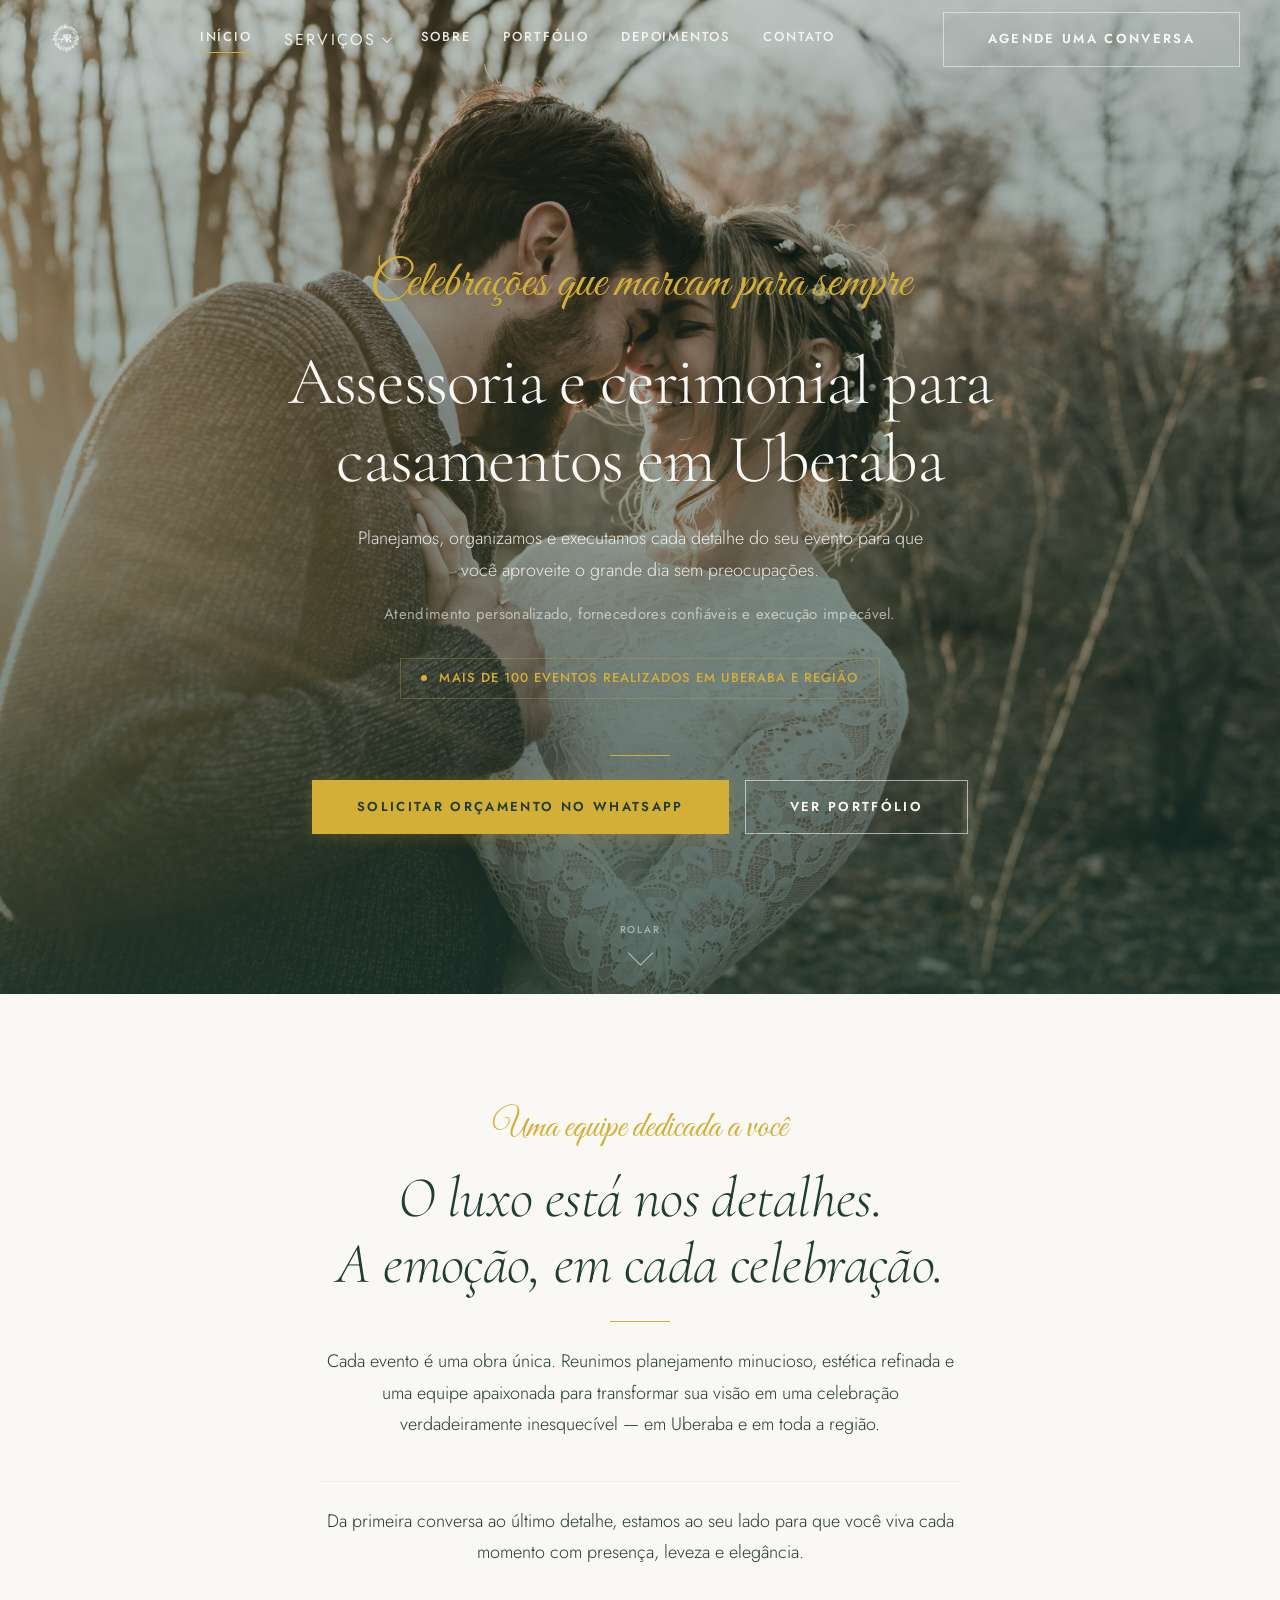
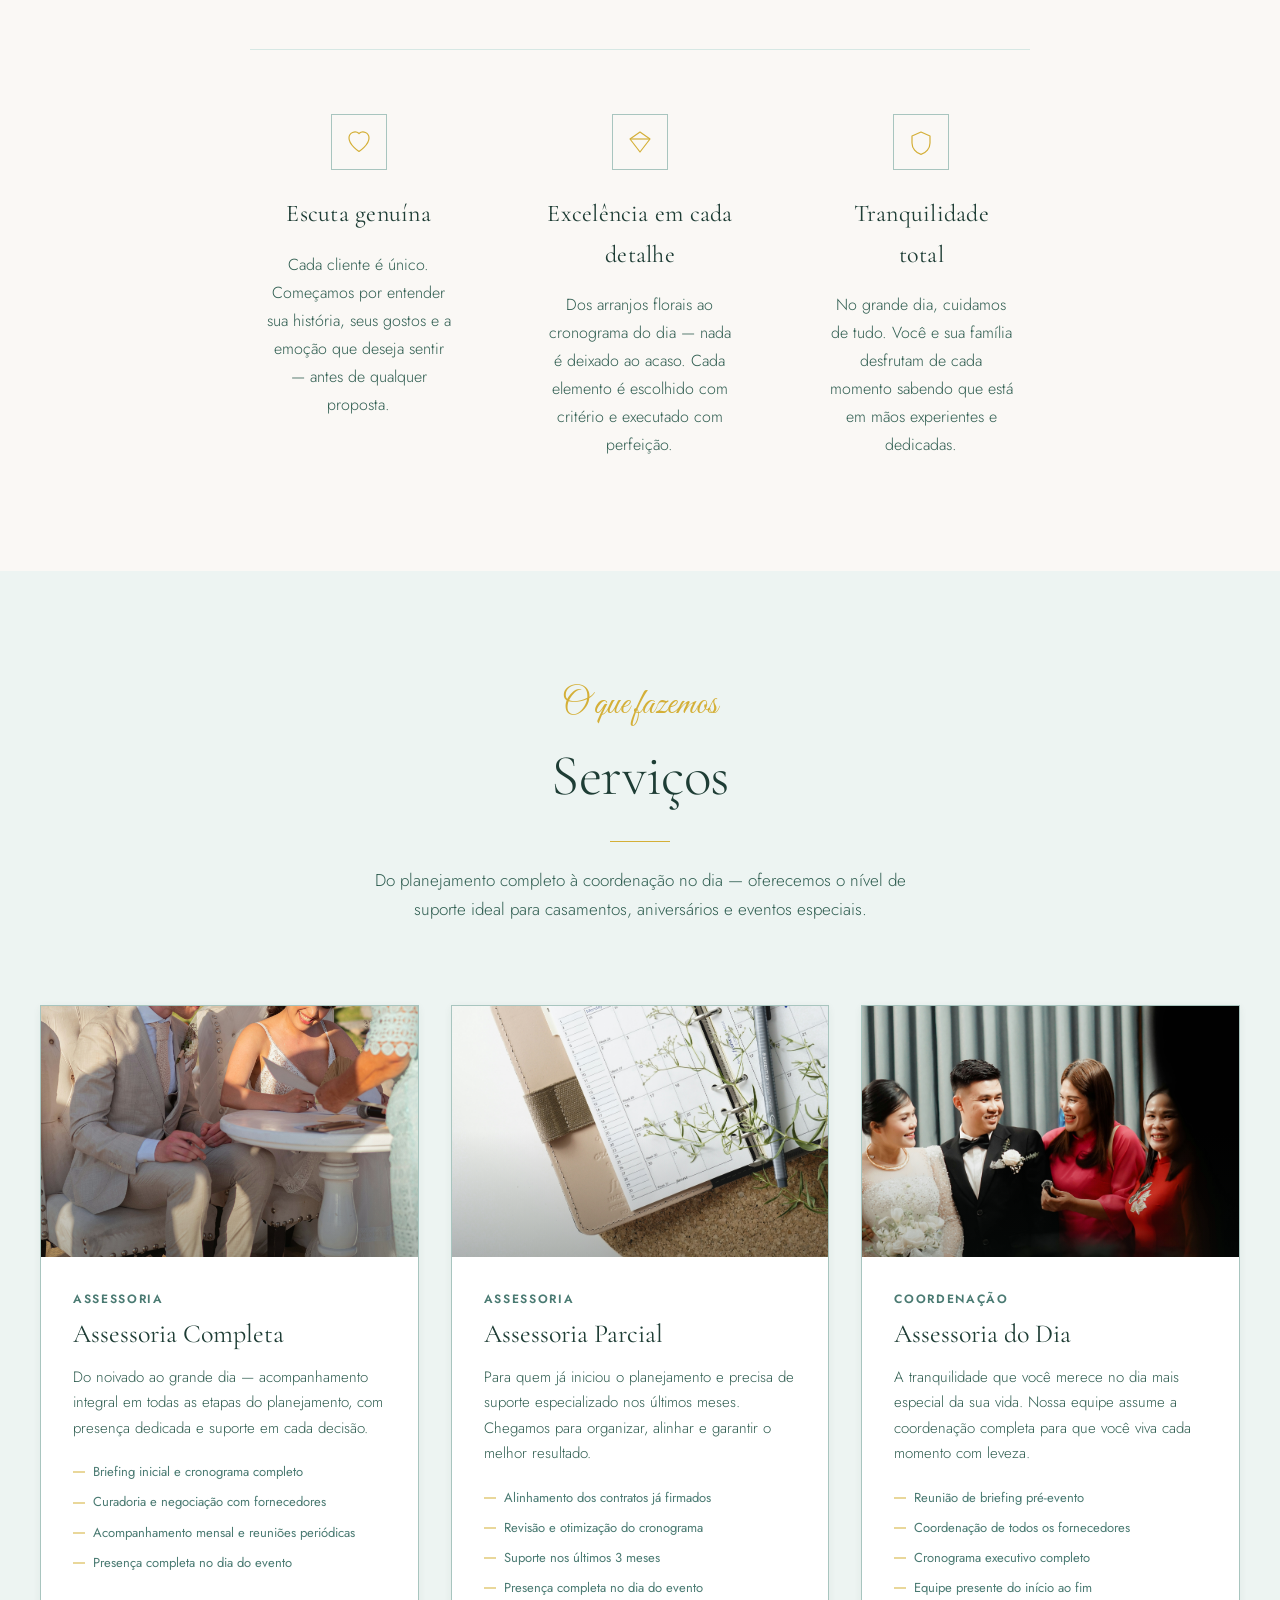
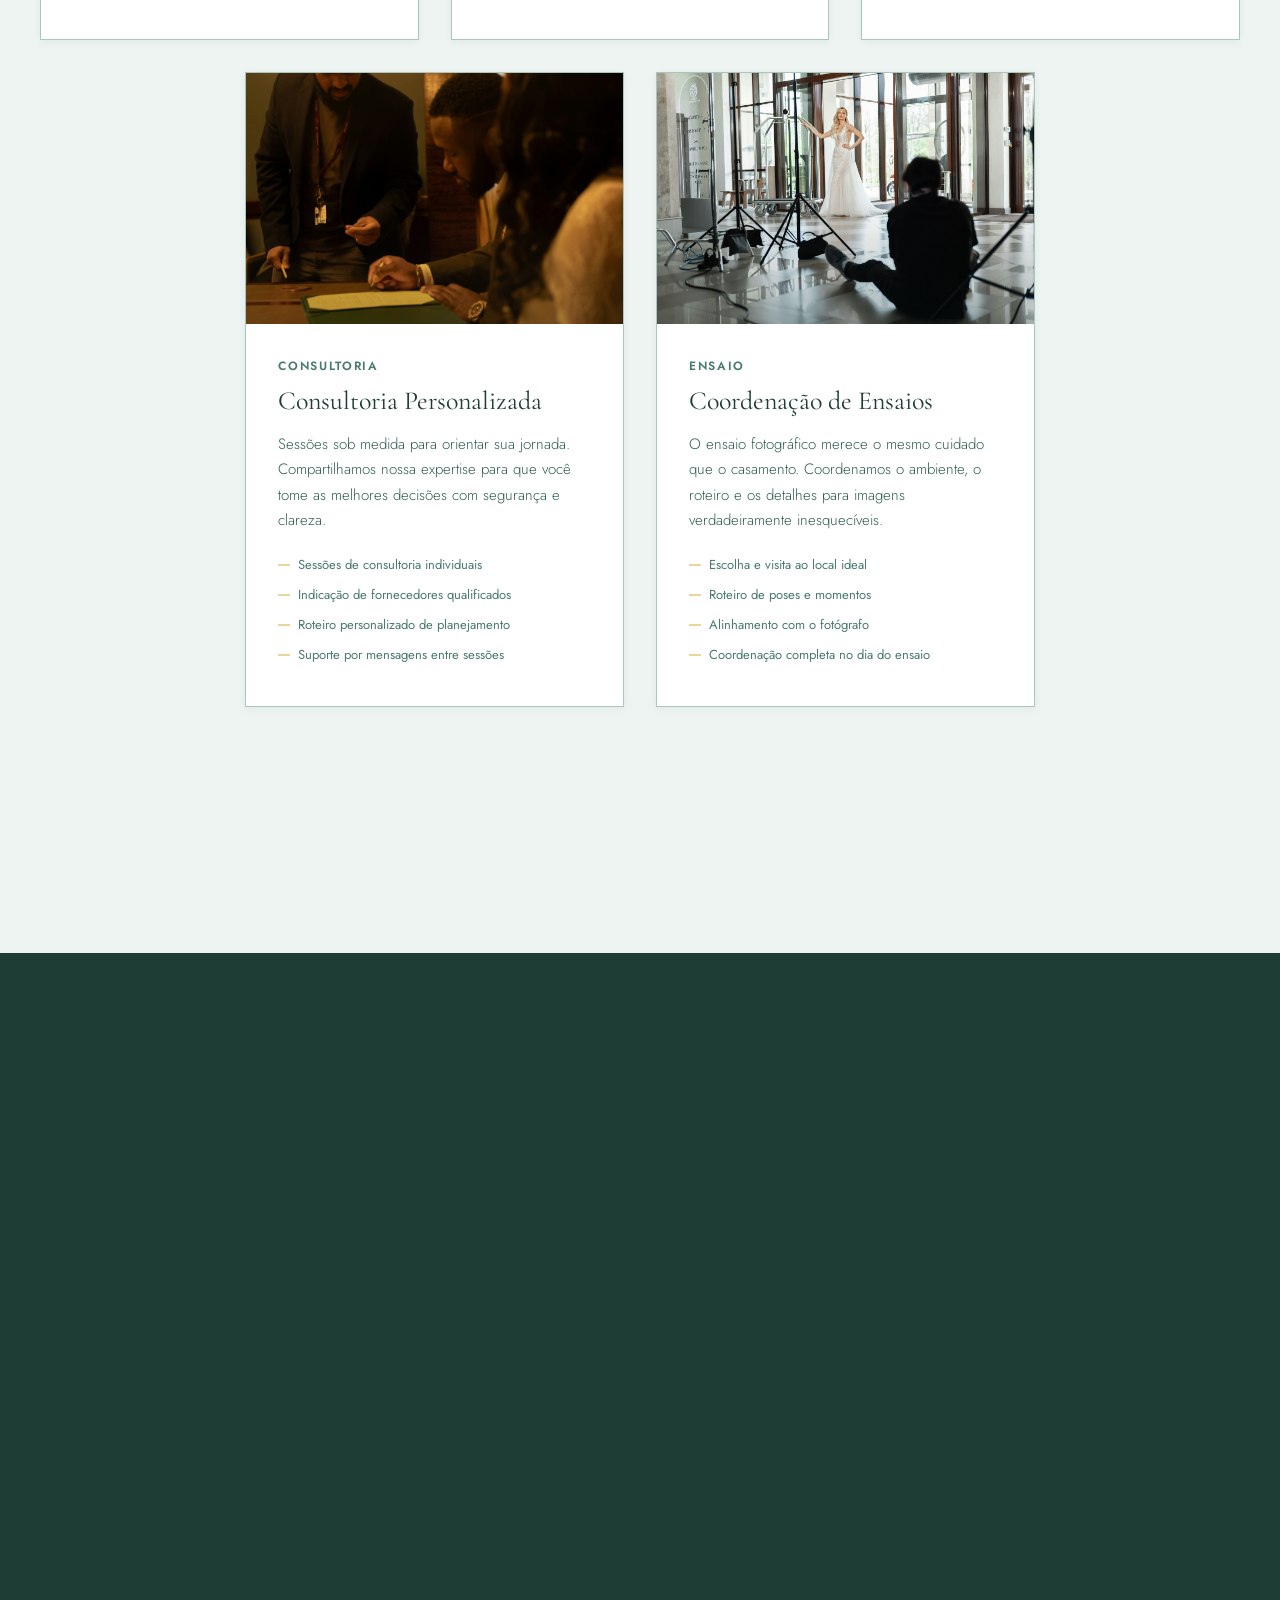
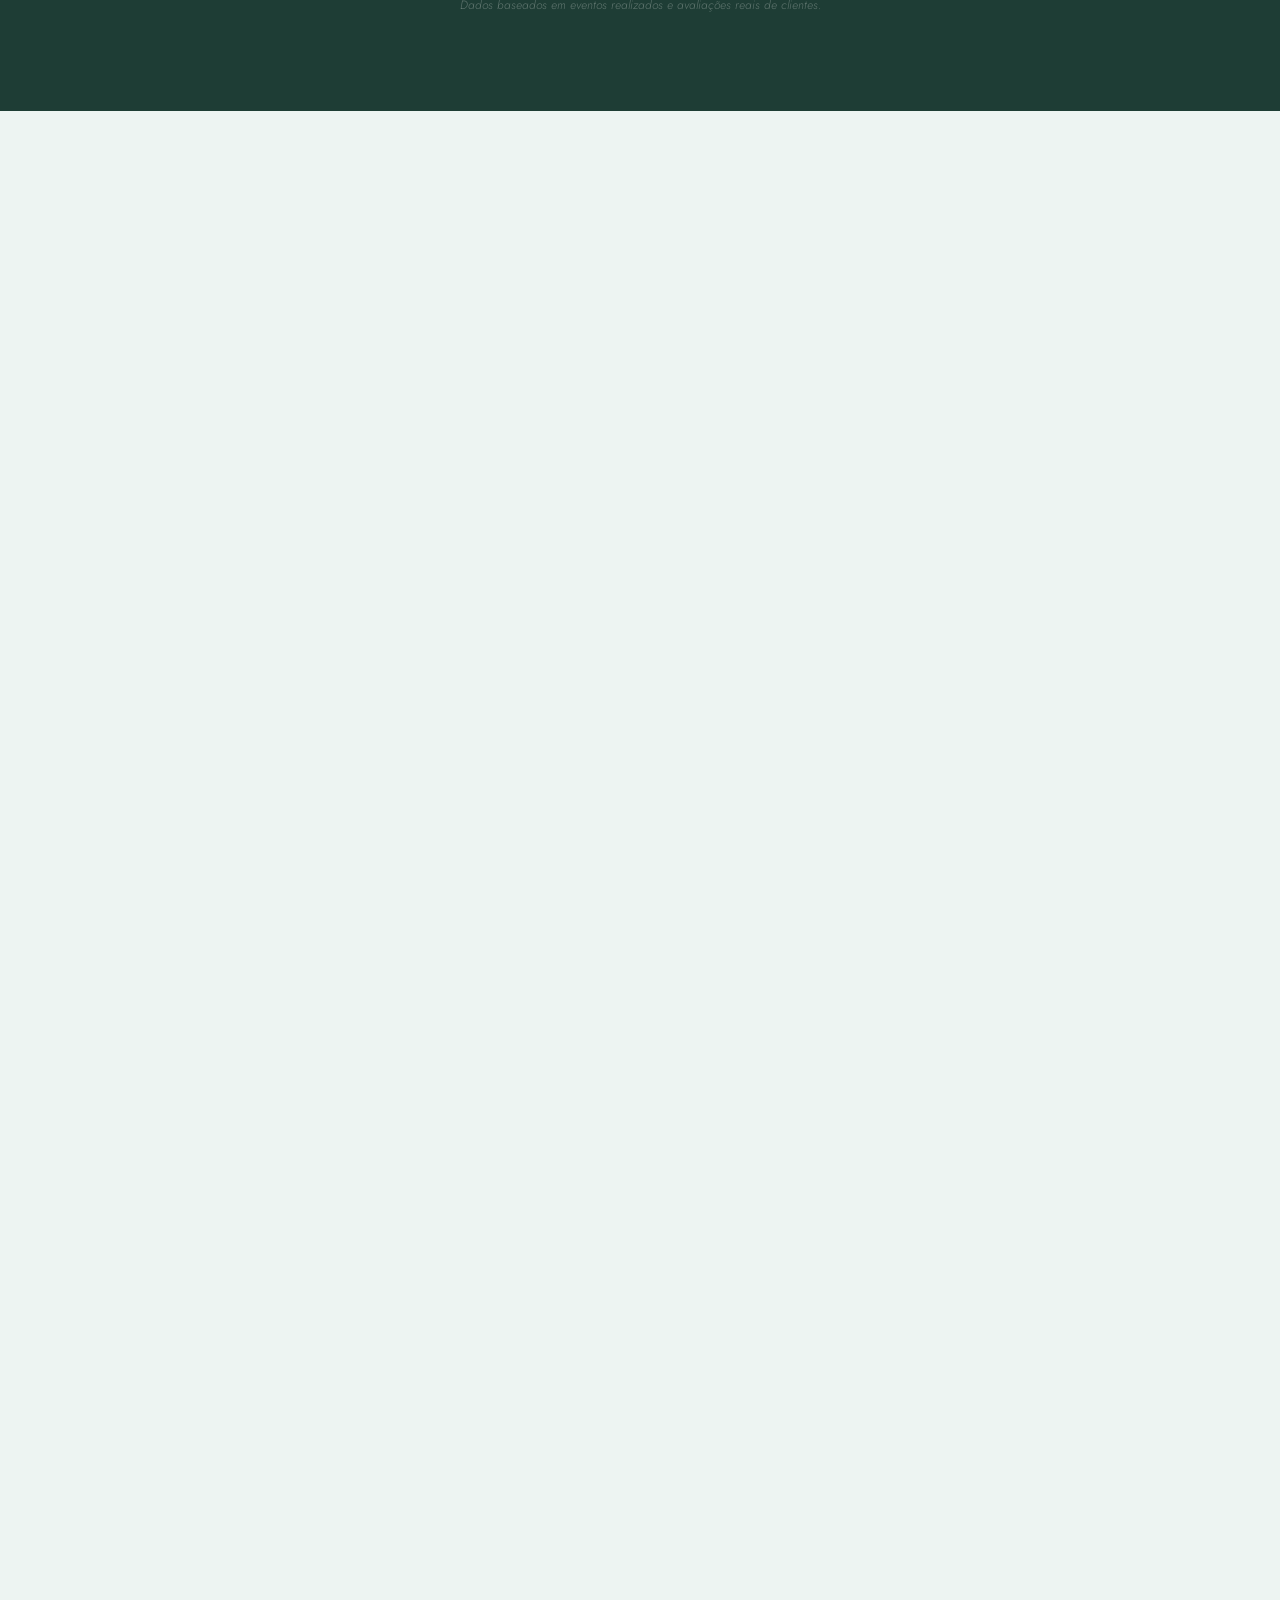
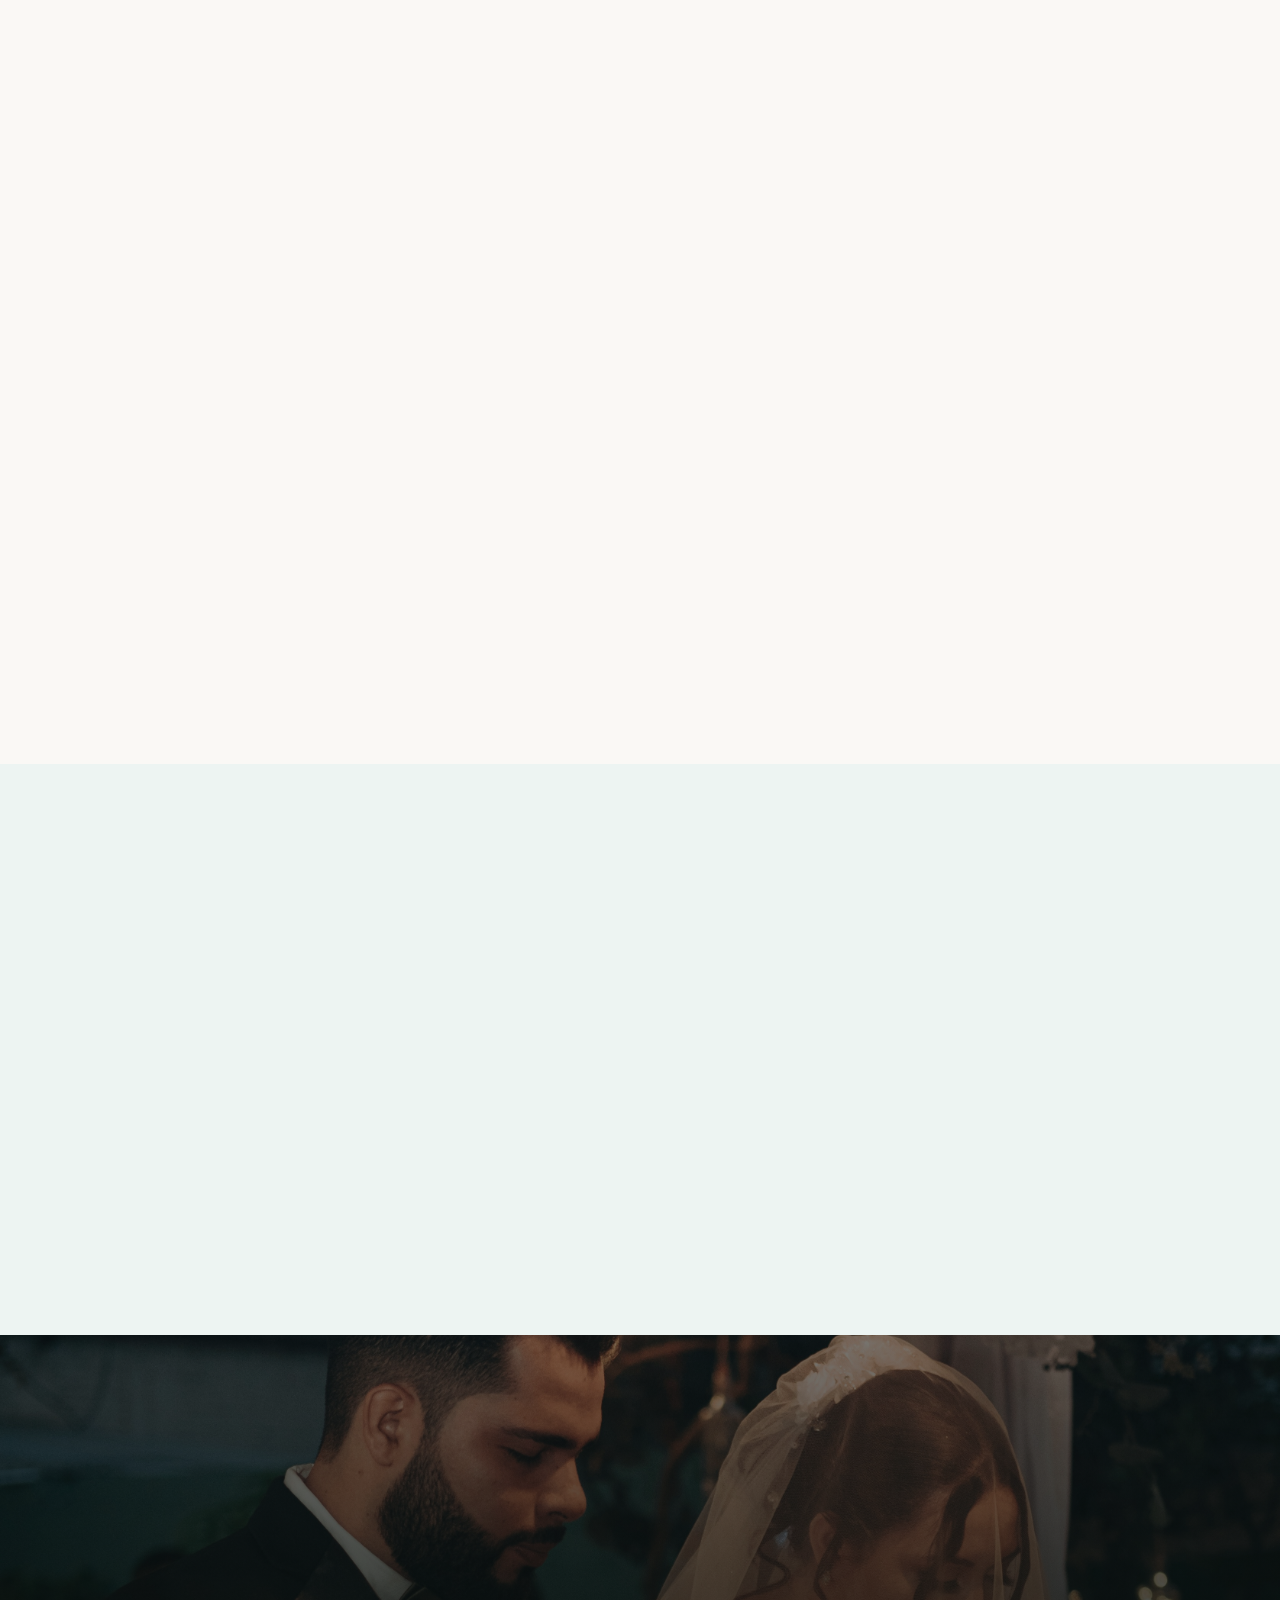
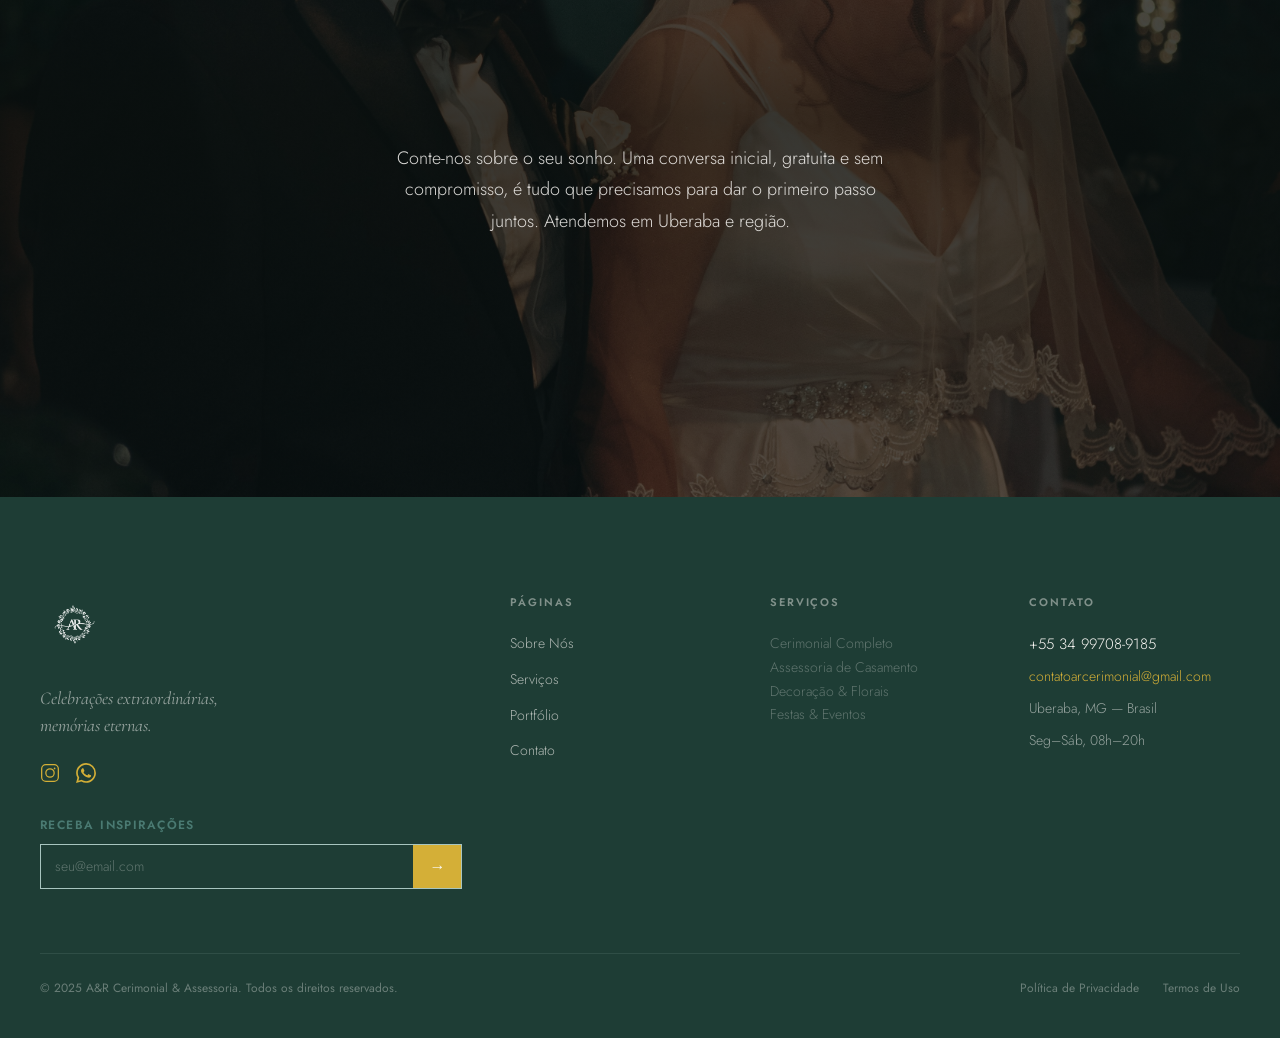
==== commit 7e4a3eb2: "portfolio" ====
--- a/site/index.html
+++ b/site/index.html
@@ -1315,19 +1315,19 @@
       </section>
 
       <!-- ═══════════════════════════════════════════════════════
-         08. GALERIA PREVIEW
-         Objetivo: Reforçar o desejo visual após a seção da
-         fundadora. Grade assimétrica imita revistas de luxo.
+         08. PORTFÓLIO
+         Objetivo: Case studies que transformam o portfólio
+         visual em ferramenta de venda com prova social concreta.
     ═══════════════════════════════════════════════════════════ -->
       <section
-        class="gallery-preview"
+        class="portfolio-cases"
         id="portfolio"
-        aria-labelledby="gallery-title"
+        aria-labelledby="portfolio-title"
       >
         <div class="container">
           <div class="section-intro reveal">
-            <span class="script-label">Nossa Galeria</span>
-            <h2 class="display-lg" id="gallery-title">
+            <span class="script-label">Nosso Portfólio</span>
+            <h2 class="display-lg" id="portfolio-title">
               Histórias que<br />criamos juntos
             </h2>
             <div
@@ -1335,87 +1335,122 @@
               aria-hidden="true"
             ></div>
             <p class="section-intro__subtitle">
-              Cada imagem representa uma história real de amor e o compromisso
-              da nossa equipe em torná-la inesquecível.
+              Cada evento é único. Veja como transformamos planejamento em
+              celebrações que os clientes lembram para sempre.
             </p>
           </div>
 
           <div
-            class="gallery-preview__grid"
+            class="portfolio-cases__grid"
             role="list"
-            aria-label="Galeria de casamentos"
+            aria-label="Portfólio de eventos realizados"
           >
-            <div
-              class="gallery-preview__item gallery-preview__item--large"
-              role="listitem"
-            >
-              <img
-                src="img/portfolio-1.jpg"
-                alt="Registro do portfólio A&amp;R Cerimonial — cerimônia em Uberaba"
-                loading="lazy"
-              />
-              <div class="gallery-preview__caption" aria-hidden="true">
-                <span>Portfólio A&amp;R</span><span>2024</span>
-              </div>
-            </div>
-
-            <div
-              class="gallery-preview__item gallery-preview__item--top"
-              role="listitem"
-            >
-              <img
-                src="img/portfolio-2.jpg"
-                alt="Registro do portfólio A&amp;R Cerimonial — decoração floral"
-                loading="lazy"
-              />
-              <div class="gallery-preview__caption" aria-hidden="true">
-                <span>Portfólio A&amp;R</span><span>2024</span>
-              </div>
-            </div>
-
-            <div
-              class="gallery-preview__item gallery-preview__item--bottom"
-              role="listitem"
-            >
-              <img
-                src="img/portfolio-3.jpg"
-                alt="Registro do portfólio A&amp;R Cerimonial — momentos especiais"
-                loading="lazy"
-              />
-              <div class="gallery-preview__caption" aria-hidden="true">
-                <span>Portfólio A&amp;R</span><span>2024</span>
-              </div>
-            </div>
-
-            <div
-              class="gallery-preview__item gallery-preview__item--small-left"
-              role="listitem"
-            >
-              <img
-                src="img/portfolio-4.jpg"
-                alt="Registro do portfólio A&amp;R Cerimonial — detalhes da celebração"
-                loading="lazy"
-              />
-              <div class="gallery-preview__caption" aria-hidden="true">
-                <span>Portfólio A&amp;R</span><span>2025</span>
-              </div>
-            </div>
-
-            <div
-              class="gallery-preview__item gallery-preview__item--large-right"
-              role="listitem"
-            >
-              <img
-                src="img/portfolio-5.jpg"
-                alt="Registro do portfólio A&amp;R Cerimonial — cerimônia ao entardecer"
-                loading="lazy"
-              />
-              <div class="gallery-preview__caption" aria-hidden="true">
-                <span>Portfólio A&amp;R</span><span>2025</span>
-              </div>
-            </div>
-          </div>
-          <!-- /.gallery-preview__grid -->
+
+            <!-- Case 1 -->
+            <article class="portfolio-case reveal" role="listitem">
+              <div class="portfolio-case__img">
+                <img
+                  src="img/portfolio-1.jpg"
+                  alt="Casamento Rafaela e Pedro — Uberaba, 2024"
+                  loading="lazy"
+                />
+                <span class="portfolio-case__badge">Casamento</span>
+              </div>
+              <div class="portfolio-case__body">
+                <h3 class="portfolio-case__title">Rafaela &amp; Pedro</h3>
+                <p class="portfolio-case__meta">Uberaba, MG &nbsp;·&nbsp; 150 convidados &nbsp;·&nbsp; 2024</p>
+                <div class="portfolio-case__divider" aria-hidden="true"></div>
+                <dl class="portfolio-case__story">
+                  <div class="portfolio-case__block">
+                    <dt class="portfolio-case__label">Desafio</dt>
+                    <dd class="portfolio-case__text">Casal com apenas 5 meses para organizar uma cerimônia ao ar livre em fazenda histórica, com muitos fornecedores ainda por definir.</dd>
+                  </div>
+                  <div class="portfolio-case__block">
+                    <dt class="portfolio-case__label">O que fizemos</dt>
+                    <dd class="portfolio-case__text">Assumimos todo o planejamento: selecionamos e coordenamos 12 fornecedores, estruturamos o cronograma e acompanhamos cada etapa até a execução final.</dd>
+                  </div>
+                  <div class="portfolio-case__block">
+                    <dt class="portfolio-case__label">Resultado</dt>
+                    <dd class="portfolio-case__text">Cerimônia realizada sem nenhum imprevisto. O casal aproveitou cada momento com leveza e emoção — exatamente como havia sonhado.</dd>
+                  </div>
+                </dl>
+              </div>
+            </article>
+
+            <!-- Case 2 -->
+            <article class="portfolio-case reveal" role="listitem" style="--reveal-delay: 0.12s">
+              <div class="portfolio-case__img">
+                <img
+                  src="img/portfolio-3.jpg"
+                  alt="Festa de 15 anos de Isabella — Uberaba, 2024"
+                  loading="lazy"
+                />
+                <span class="portfolio-case__badge">Aniversário</span>
+              </div>
+              <div class="portfolio-case__body">
+                <h3 class="portfolio-case__title">Aniversário 15 Anos — Isabella</h3>
+                <p class="portfolio-case__meta">Uberaba, MG &nbsp;·&nbsp; 200 convidados &nbsp;·&nbsp; 2024</p>
+                <div class="portfolio-case__divider" aria-hidden="true"></div>
+                <dl class="portfolio-case__story">
+                  <div class="portfolio-case__block">
+                    <dt class="portfolio-case__label">Desafio</dt>
+                    <dd class="portfolio-case__text">Uma festa com muitos momentos personalizados e familiares chegando de outras cidades, exigindo coordenação precisa de cada detalhe no dia.</dd>
+                  </div>
+                  <div class="portfolio-case__block">
+                    <dt class="portfolio-case__label">O que fizemos</dt>
+                    <dd class="portfolio-case__text">Organizamos cada etapa: da valsa à revelação do painel de fotos, garantindo que todos os momentos especiais acontecessem no tempo certo e com toda a emoção planejada.</dd>
+                  </div>
+                  <div class="portfolio-case__block">
+                    <dt class="portfolio-case__label">Resultado</dt>
+                    <dd class="portfolio-case__text">Uma festa que emocionou a família e encantou cada convidado. Isabella viveu cada momento com total presença, sem nenhuma preocupação.</dd>
+                  </div>
+                </dl>
+              </div>
+            </article>
+
+            <!-- Case 3 -->
+            <article class="portfolio-case reveal" role="listitem" style="--reveal-delay: 0.24s">
+              <div class="portfolio-case__img">
+                <img
+                  src="img/portfolio-5.jpg"
+                  alt="Casamento Bruna e Henrique — Uberaba, 2025"
+                  loading="lazy"
+                />
+                <span class="portfolio-case__badge">Casamento</span>
+              </div>
+              <div class="portfolio-case__body">
+                <h3 class="portfolio-case__title">Bruna &amp; Henrique</h3>
+                <p class="portfolio-case__meta">Uberaba, MG &nbsp;·&nbsp; 80 convidados &nbsp;·&nbsp; 2025</p>
+                <div class="portfolio-case__divider" aria-hidden="true"></div>
+                <dl class="portfolio-case__story">
+                  <div class="portfolio-case__block">
+                    <dt class="portfolio-case__label">Desafio</dt>
+                    <dd class="portfolio-case__text">Um casamento íntimo com alta expectativa estética — o casal queria uma celebração elegante e personalizada, sem abrir mão de estar completamente presente no dia.</dd>
+                  </div>
+                  <div class="portfolio-case__block">
+                    <dt class="portfolio-case__label">O que fizemos</dt>
+                    <dd class="portfolio-case__text">Desenvolvemos o conceito visual completo, coordenamos todos os fornecedores e ficamos presentes do início ao fim para garantir fluidez em cada momento.</dd>
+                  </div>
+                  <div class="portfolio-case__block">
+                    <dt class="portfolio-case__label">Resultado</dt>
+                    <dd class="portfolio-case__text">Uma celebração elegante e intimista que superou as expectativas. O feedback dos convidados foi unânime: uma experiência inesquecível do início ao fim.</dd>
+                  </div>
+                </dl>
+              </div>
+            </article>
+
+          </div>
+
+          <div class="portfolio-cases__cta reveal">
+            <span class="portfolio-cases__cta-note">Quer um evento assim?</span>
+            <a
+              href="https://wa.me/5534997089185?text=Ol%C3%A1!%20Vi%20o%20portf%C3%B3lio%20no%20site%20e%20gostaria%20de%20conversar%20sobre%20meu%20evento."
+              class="btn btn--gold"
+              target="_blank"
+              rel="noopener noreferrer"
+              >Solicitar orçamento no WhatsApp</a
+            >
+          </div>
         </div>
       </section>
 
--- a/site/style.css
+++ b/site/style.css
@@ -1541,78 +1541,106 @@
 }
 
 /* ═══════════════════════════════════════════════════════════════
-   15. GALERIA PREVIEW — Seção 8
-   Grade assimétrica de 5 fotos com caption no hover.
-═══════════════════════════════════════════════════════════════ */
-.gallery-preview { background: var(--color-surface-base); padding: var(--sp-28) 0; }
-
-.gallery-preview__grid {
+   15. PORTFÓLIO — Seção 8
+   Cards de case study: foto + contexto do evento + resultado.
+═══════════════════════════════════════════════════════════════ */
+.portfolio-cases { background: var(--color-surface-muted); padding: var(--sp-28) 0; }
+
+.portfolio-cases__grid {
   display: grid;
-  grid-template-columns: repeat(12,1fr);
-  grid-template-rows: 260px 260px 260px;
-  gap: var(--sp-4);
-}
-
-.gallery-preview__item {
-  position: relative; overflow: hidden; cursor: pointer;
-  background: var(--color-surface-muted);
-}
-.gallery-preview__item img {
+  grid-template-columns: repeat(3, 1fr);
+  gap: var(--sp-8);
+  margin-top: var(--sp-16);
+}
+
+.portfolio-case {
+  background: var(--color-surface-base);
+  border: var(--border-accent);
+  display: flex; flex-direction: column;
+  overflow: hidden;
+  transition: box-shadow 300ms;
+}
+.portfolio-case:hover { box-shadow: 0 12px 40px rgba(30,61,53,.10); }
+
+.portfolio-case__img {
+  position: relative; overflow: hidden;
+  aspect-ratio: 4 / 3; flex-shrink: 0;
+}
+.portfolio-case__img img {
   width: 100%; height: 100%; object-fit: cover;
   transition: transform 500ms cubic-bezier(.22,1,.36,1);
-}
-.gallery-preview__item:hover img { transform: scale(1.05); }
-
-/* Caption com overlay — aparece no hover */
-.gallery-preview__caption {
-  position: absolute; inset: 0;
-  background: rgba(30,61,53,.50);
-  display: flex; flex-direction: column;
-  align-items: center; justify-content: center; gap: var(--sp-1);
-  opacity: 0; transition: opacity var(--t-medium);
-  color: var(--color-text-inverse);
-  font-family: var(--font-serif); font-size: 1.375rem; font-style: italic;
-}
-.gallery-preview__item:hover .gallery-preview__caption { opacity: 1; }
-.gallery-preview__caption span:last-child {
-  font-size: .8125rem; font-family: var(--font-sans);
-  font-style: normal; font-weight: 300; letter-spacing: .1em; opacity: .7;
-}
-
-/* Posicionamento assimétrico no grid */
-.gallery-preview__item--large       { grid-column: 1 / 8;  grid-row: 1 / 3; }
-.gallery-preview__item--top         { grid-column: 8 / 13; grid-row: 1 / 2; }
-.gallery-preview__item--bottom      { grid-column: 8 / 13; grid-row: 2 / 3; }
-.gallery-preview__item--small-left  { grid-column: 1 / 5;  grid-row: 3 / 4; }
-.gallery-preview__item--large-right { grid-column: 5 / 13; grid-row: 3 / 4; }
-
-@media (max-width: 768px) {
-  .gallery-preview__grid {
-    grid-template-columns: 1fr 1fr;
-    grid-template-rows: repeat(3,220px);
-  }
-  .gallery-preview__item--large,
-  .gallery-preview__item--top,
-  .gallery-preview__item--bottom,
-  .gallery-preview__item--small-left,
-  .gallery-preview__item--large-right { grid-column: auto; grid-row: auto; }
-  .gallery-preview__item--large { grid-column: 1 / 3; }
-  /* Em touch não há hover — captions sempre visíveis */
-  .gallery-preview__caption {
-    opacity: 1;
-    background: linear-gradient(to top, rgba(30,61,53,.65) 0%, transparent 60%);
-    justify-content: flex-end;
-    padding-bottom: var(--sp-4);
-  }
-}
-@media (max-width: 480px) {
-  /* Mostrar todas as 5 imagens em grid 2 colunas com altura automática */
-  .gallery-preview__grid {
-    grid-template-columns: 1fr 1fr;
-    grid-template-rows: auto;
-  }
-  .gallery-preview__item { min-height: 180px; }
-  .gallery-preview__item--large { grid-column: 1 / 3; min-height: 220px; }
+  display: block;
+}
+.portfolio-case:hover .portfolio-case__img img { transform: scale(1.04); }
+
+.portfolio-case__badge {
+  position: absolute; bottom: var(--sp-4); left: var(--sp-4);
+  font-family: var(--font-sans); font-size: .6875rem; font-weight: 600;
+  letter-spacing: .14em; text-transform: uppercase;
+  color: var(--color-brand-secondary);
+  background: rgba(30,61,53,.88);
+  padding: var(--sp-1) var(--sp-3);
+}
+
+.portfolio-case__body {
+  padding: var(--sp-8);
+  display: flex; flex-direction: column; flex: 1;
+}
+
+.portfolio-case__title {
+  font-family: var(--font-serif);
+  font-size: 1.375rem; font-weight: 400;
+  color: var(--color-text-primary);
+  margin-bottom: var(--sp-2);
+}
+
+.portfolio-case__meta {
+  font-family: var(--font-sans);
+  font-size: .8125rem; font-weight: 300;
+  letter-spacing: .04em; color: var(--color-text-muted);
+  margin-bottom: var(--sp-5);
+}
+
+.portfolio-case__divider {
+  width: 32px; height: 1px;
+  background: var(--color-brand-secondary);
+  margin-bottom: var(--sp-6); flex-shrink: 0;
+}
+
+.portfolio-case__story {
+  display: flex; flex-direction: column; gap: var(--sp-5);
+  margin: 0; padding: 0;
+}
+
+.portfolio-case__label {
+  display: block;
+  font-family: var(--font-sans); font-size: .6875rem; font-weight: 600;
+  letter-spacing: .14em; text-transform: uppercase;
+  color: var(--color-brand-secondary);
+  margin-bottom: var(--sp-1);
+}
+
+.portfolio-case__text {
+  font-family: var(--font-sans); font-size: .9375rem; font-weight: 300;
+  line-height: 1.75; color: var(--color-text-secondary);
+  margin: 0;
+}
+
+.portfolio-cases__cta { text-align: center; margin-top: var(--sp-16); }
+
+.portfolio-cases__cta-note {
+  font-family: var(--font-script);
+  font-size: clamp(1.5rem, 3vw, 2rem);
+  color: var(--color-text-primary);
+  display: block; margin-bottom: var(--sp-6);
+}
+
+@media (max-width: 1100px) {
+  .portfolio-cases__grid { grid-template-columns: repeat(2, 1fr); }
+}
+@media (max-width: 640px) {
+  .portfolio-cases__grid { grid-template-columns: 1fr; gap: var(--sp-6); }
+  .portfolio-case__body { padding: var(--sp-6); }
 }
 
 /* ═══════════════════════════════════════════════════════════════
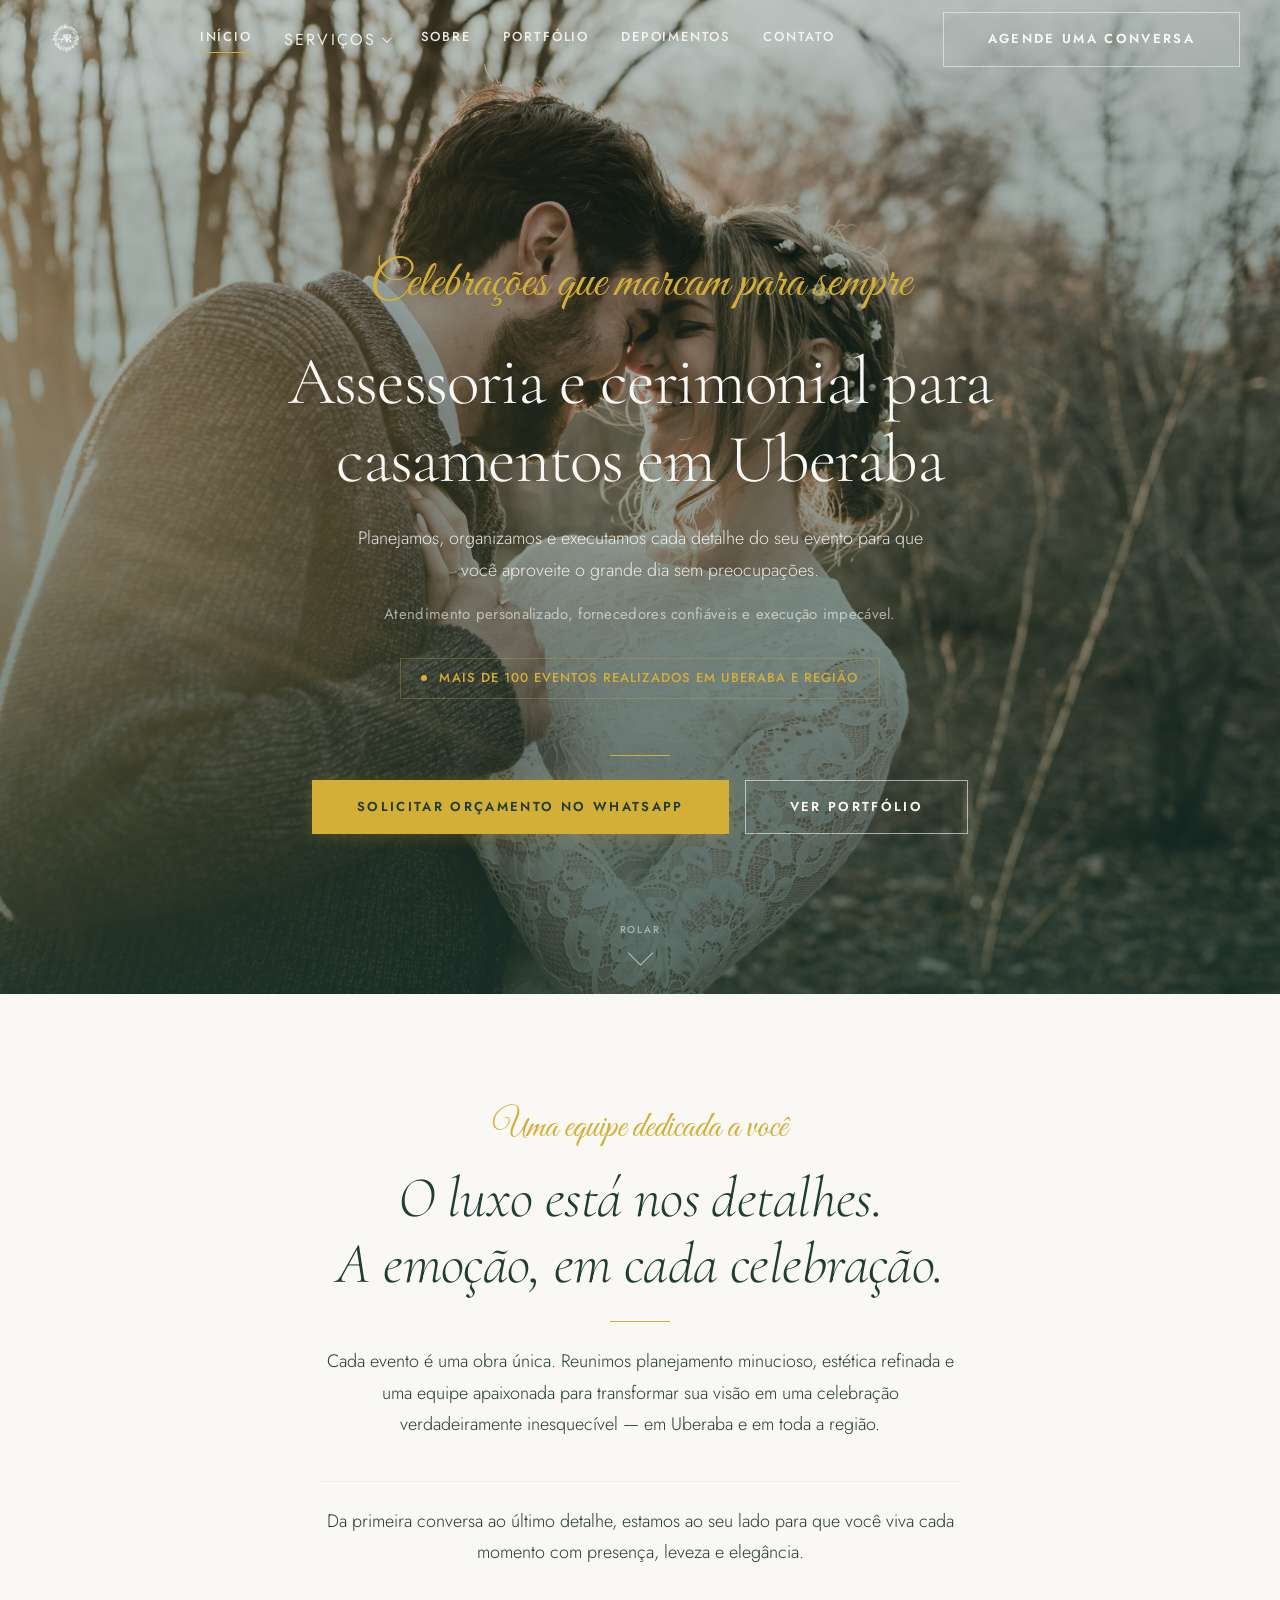
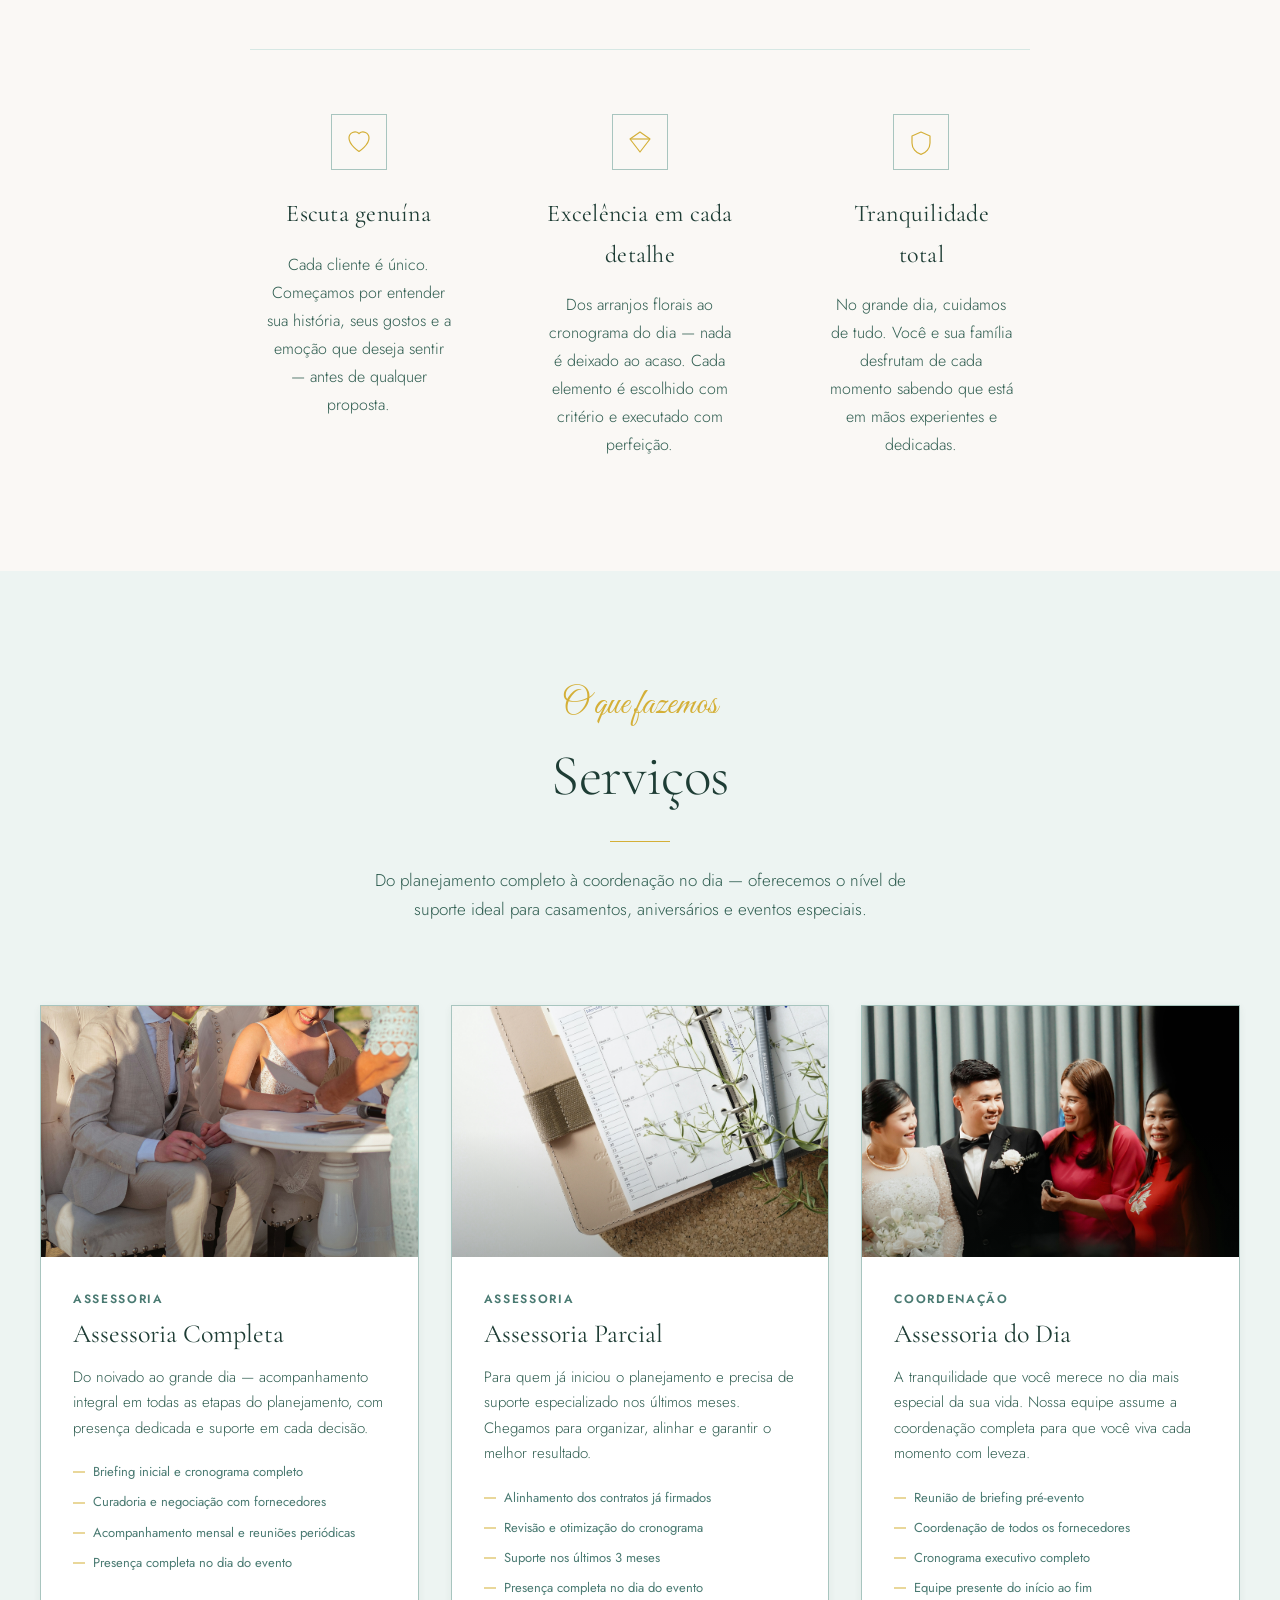
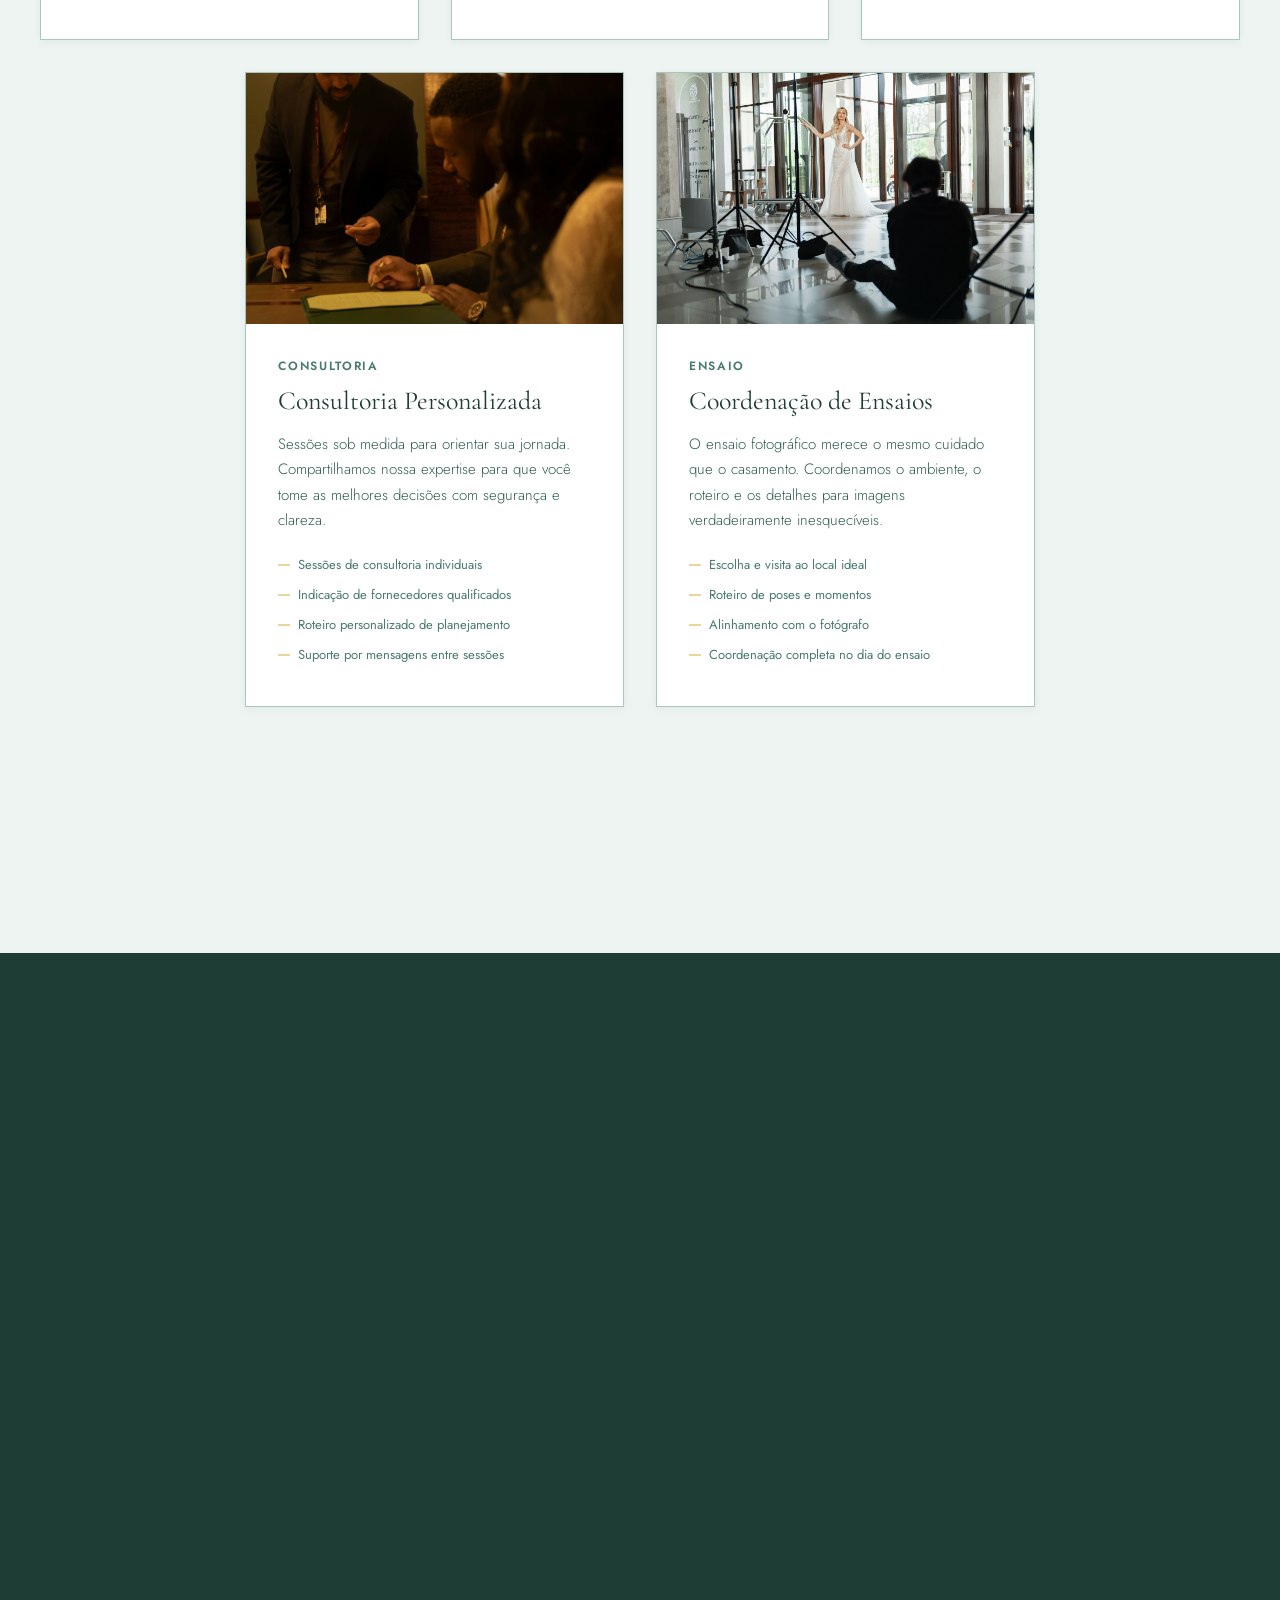
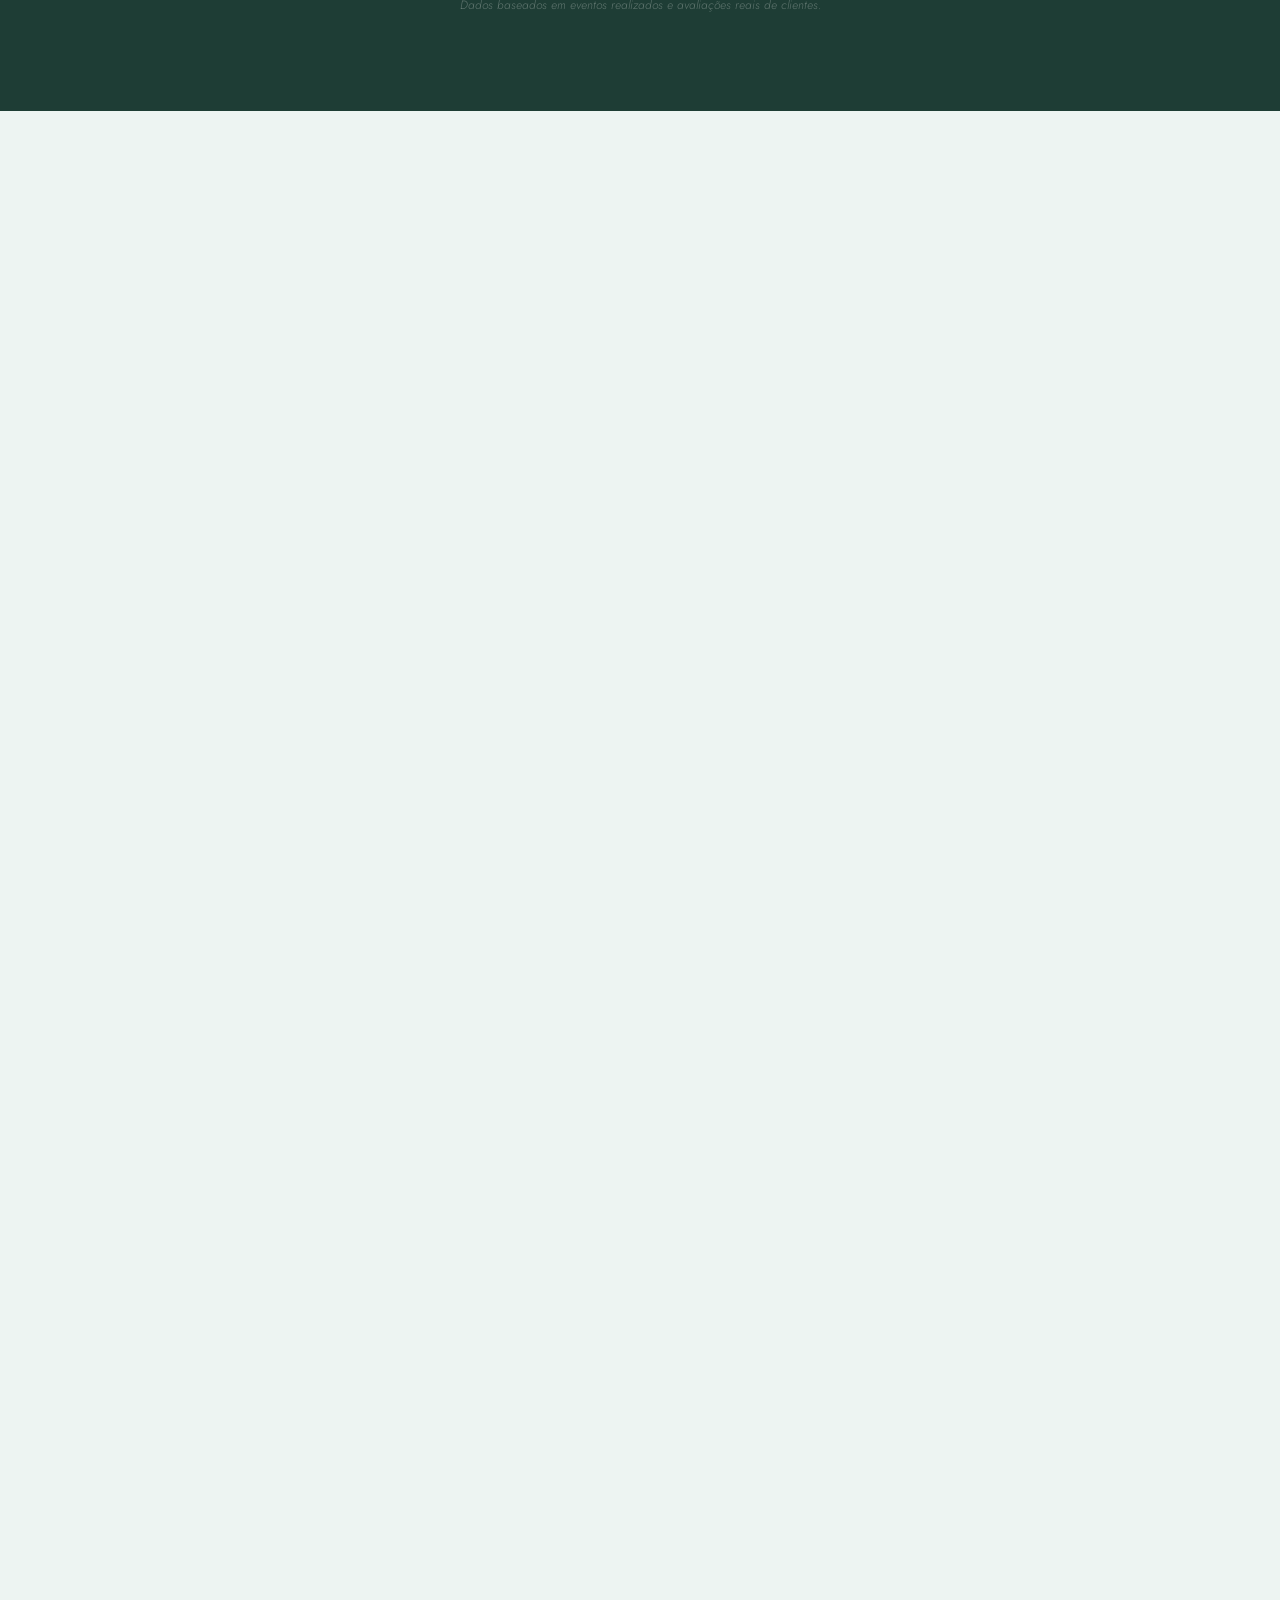
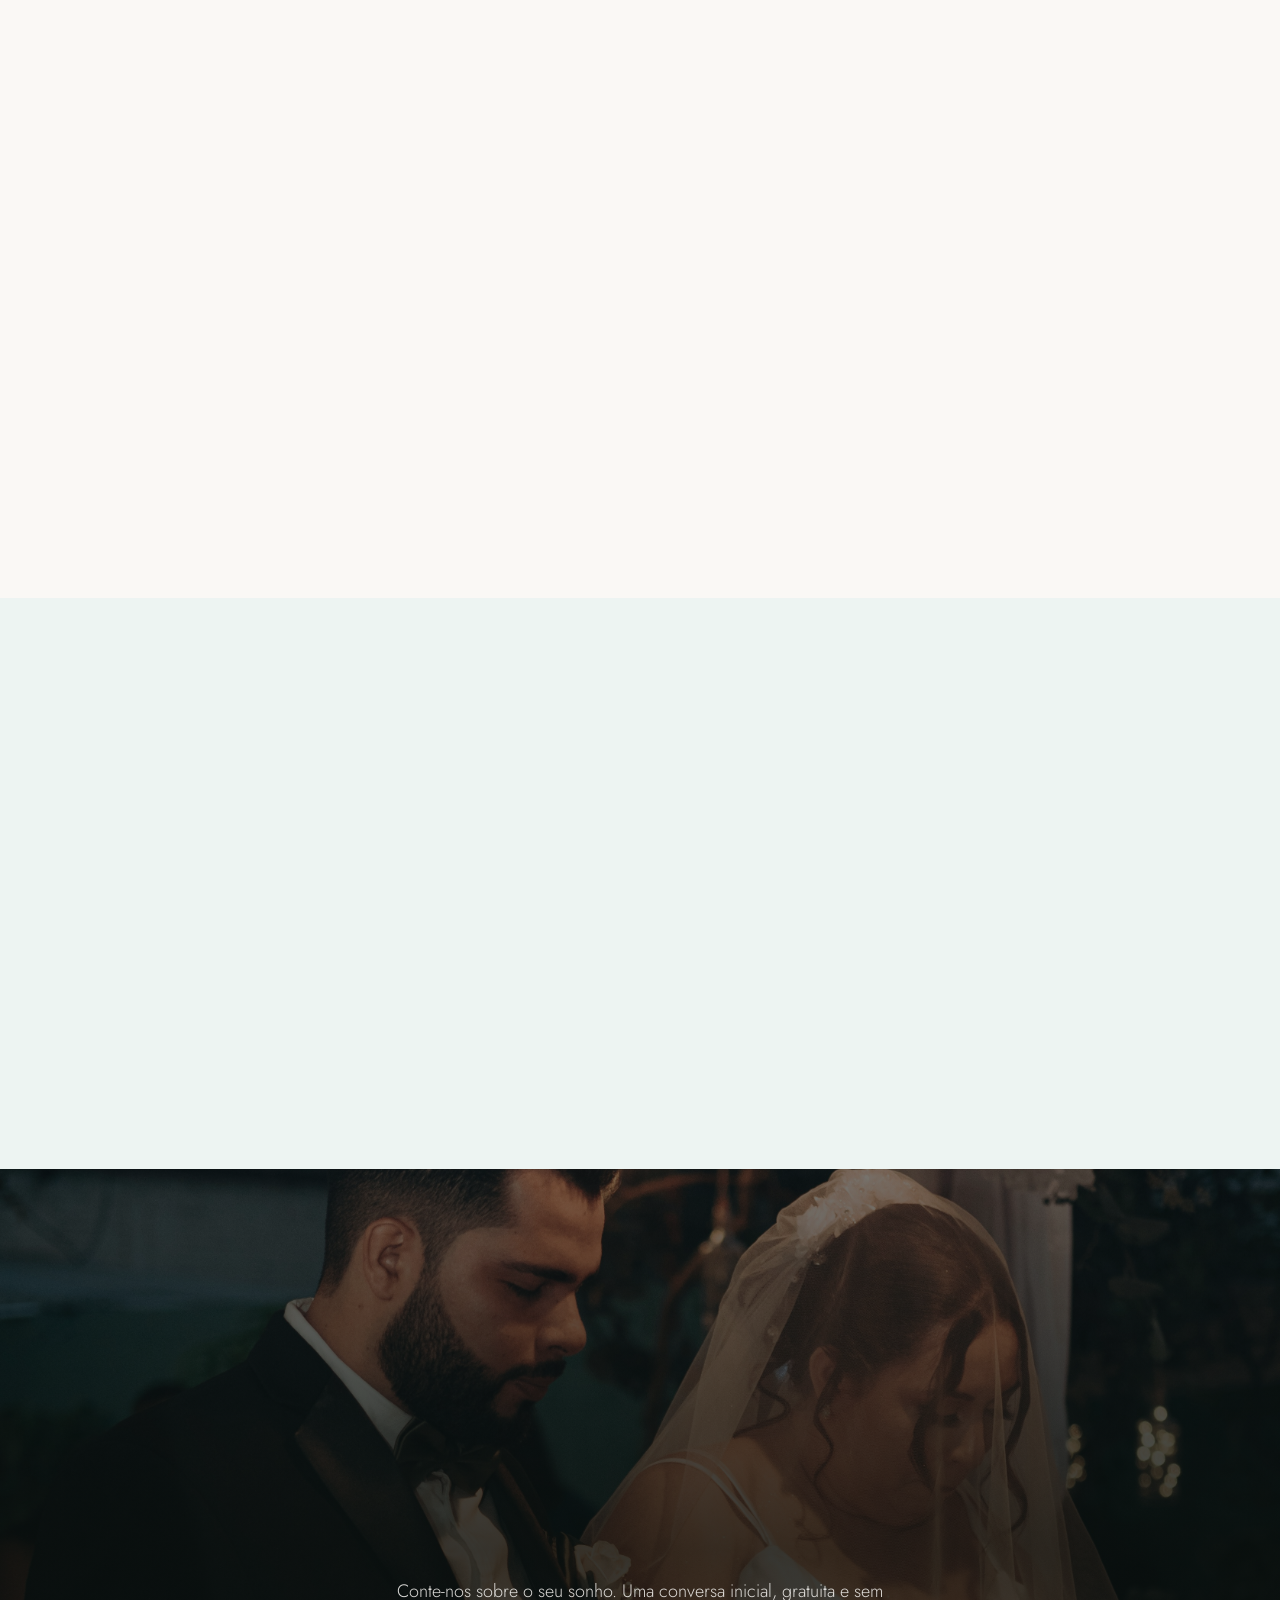
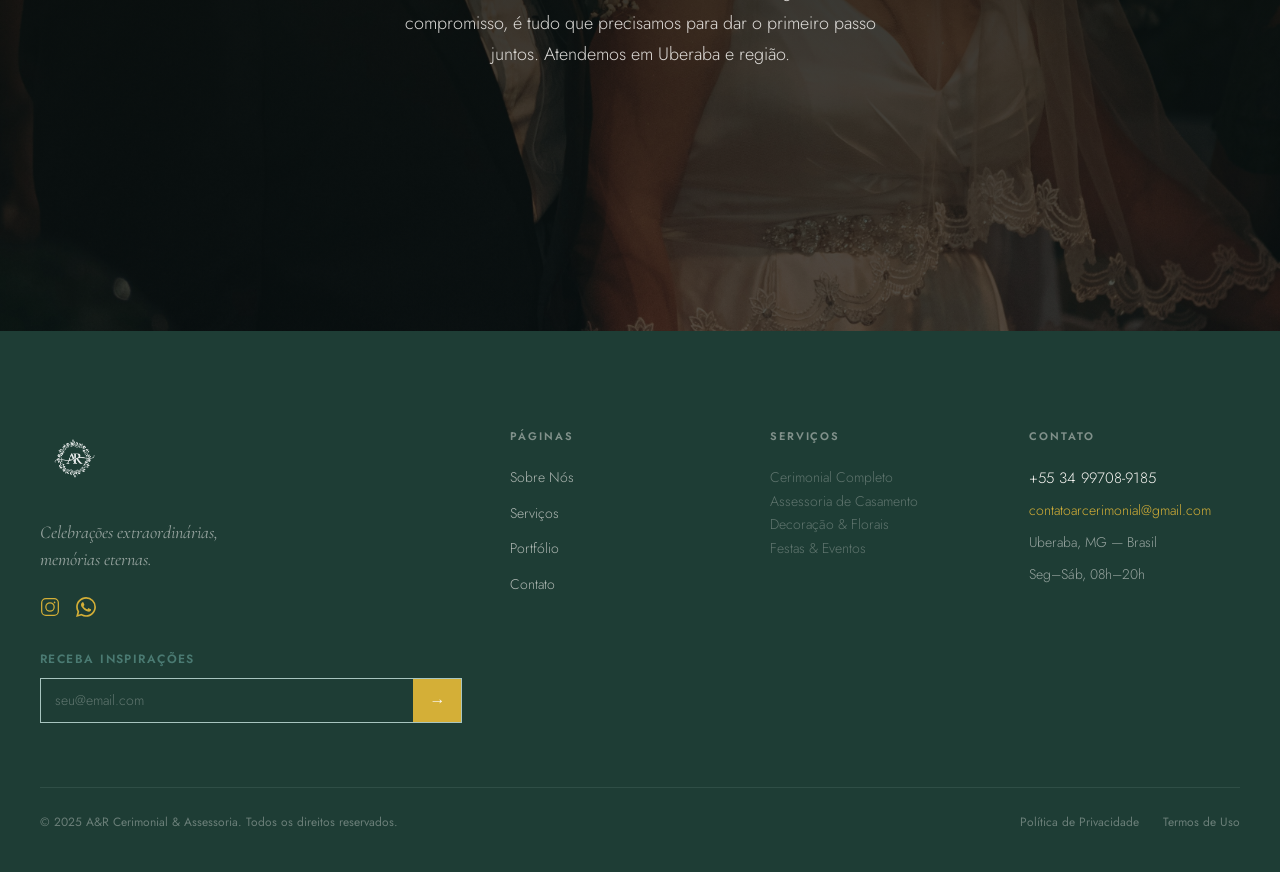
==== commit 6f31b936: "Depoimentos" ====
--- a/site/index.html
+++ b/site/index.html
@@ -1469,91 +1469,99 @@
           <div class="section-intro reveal">
             <span class="script-label">Depoimentos</span>
             <h2 class="display-lg" id="testimonials-title">
-              O que dizem<br />nossos casais
+              O que nossos<br />clientes dizem
             </h2>
             <div
               class="gold-divider gold-divider--center"
               aria-hidden="true"
             ></div>
             <p class="section-intro__subtitle">
-              Mais de 100 eventos realizados em Uberaba e região. Cada
-              depoimento é uma história de confiança, entrega e emoção
-              compartilhada.
+              Depoimentos reais de clientes que confiaram no nosso trabalho.
             </p>
           </div>
 
           <div class="testimonials__grid">
 
-            <!-- Card 1 — Juliana & Marcos -->
+            <!-- Card 1 — Juliana Ferreira -->
             <article class="testimonial-card reveal">
-              <div class="testimonial-card__header">
+              <div class="testimonial-card__quote-icon" aria-hidden="true">&ldquo;</div>
+              <blockquote class="testimonial-card__text">
+                Eu estava muito ansiosa com tudo antes do casamento. Tinha tanto para organizar que me sentia perdida. Quando a A&amp;R entrou, foi como respirar de novo. No dia, só precisei aparecer e aproveitar. Cada detalhe estava perfeito, do jeito que eu queria.
+              </blockquote>
+              <div class="testimonial-card__divider" aria-hidden="true"></div>
+              <div class="testimonial-card__attribution">
                 <img
                   src="img/depoimento-1.jpg"
-                  alt="Foto do casal Juliana e Marcos"
+                  alt="Foto de Juliana Ferreira"
                   class="testimonial-card__avatar"
                   loading="lazy"
-                  width="96"
-                  height="96"
+                  width="56"
+                  height="56"
                 />
-                <span class="testimonial-card__name">Juliana &amp; Marcos</span>
-                <span class="testimonial-card__meta">Uberaba e região</span>
-                <div class="testimonial-card__stars" aria-label="Avaliação: 5 de 5 estrelas">
-                  <span aria-hidden="true">&#9733;&#9733;&#9733;&#9733;&#9733;</span>
+                <div class="testimonial-card__info">
+                  <span class="testimonial-card__name">— Juliana Ferreira</span>
+                  <span class="testimonial-card__meta">Casamento &nbsp;·&nbsp; Uberaba, MG &nbsp;·&nbsp; 2024</span>
+                  <div class="testimonial-card__stars" aria-label="Avaliação: 5 de 5 estrelas">
+                    <span aria-hidden="true">&#9733;&#9733;&#9733;&#9733;&#9733;</span>
+                  </div>
                 </div>
               </div>
-              <div class="testimonial-card__divider" aria-hidden="true"></div>
+              <!-- Adicione <img> abaixo quando tiver print da avaliação -->
+              <div class="testimonial-card__print"></div>
+            </article>
+
+            <!-- Card 2 — Amanda Souza -->
+            <article class="testimonial-card reveal" style="--reveal-delay: 0.12s">
               <div class="testimonial-card__quote-icon" aria-hidden="true">&ldquo;</div>
               <blockquote class="testimonial-card__text">
-                A equipe da A&amp;R transformou nosso casamento em algo que jamais imaginamos ser possível. Cada detalhe foi pensado com um cuidado que só pessoas verdadeiramente apaixonadas pelo que fazem conseguem oferecer. Nos sentimos acolhidos, seguros e livres para viver o nosso dia com leveza.
+                A gente contratou com 4 meses de antecedência e achamos que ia ser corrido demais. A A&amp;R organizou tudo de um jeito que a gente nunca imaginou. No dia do casamento, nada deu errado — e quando alguma coisa podia dar, elas já tinham resolvido antes de a gente perceber.
               </blockquote>
-            </article>
-
-            <!-- Card 2 — Amanda & Felipe -->
-            <article class="testimonial-card reveal" style="--reveal-delay: 0.12s">
-              <div class="testimonial-card__header">
+              <div class="testimonial-card__divider" aria-hidden="true"></div>
+              <div class="testimonial-card__attribution">
                 <img
                   src="img/depoimento-2.jpg"
-                  alt="Foto do casal Amanda e Felipe"
+                  alt="Foto de Amanda Souza"
                   class="testimonial-card__avatar"
                   loading="lazy"
-                  width="96"
-                  height="96"
+                  width="56"
+                  height="56"
                 />
-                <span class="testimonial-card__name">Amanda &amp; Felipe</span>
-                <span class="testimonial-card__meta">Uberaba e região</span>
-                <div class="testimonial-card__stars" aria-label="Avaliação: 5 de 5 estrelas">
-                  <span aria-hidden="true">&#9733;&#9733;&#9733;&#9733;&#9733;</span>
+                <div class="testimonial-card__info">
+                  <span class="testimonial-card__name">— Amanda Souza</span>
+                  <span class="testimonial-card__meta">Casamento &nbsp;·&nbsp; Uberaba, MG &nbsp;·&nbsp; 2024</span>
+                  <div class="testimonial-card__stars" aria-label="Avaliação: 5 de 5 estrelas">
+                    <span aria-hidden="true">&#9733;&#9733;&#9733;&#9733;&#9733;</span>
+                  </div>
                 </div>
               </div>
-              <div class="testimonial-card__divider" aria-hidden="true"></div>
+              <div class="testimonial-card__print"></div>
+            </article>
+
+            <!-- Card 3 — Camila Martins -->
+            <article class="testimonial-card reveal" style="--reveal-delay: 0.24s">
               <div class="testimonial-card__quote-icon" aria-hidden="true">&ldquo;</div>
               <blockquote class="testimonial-card__text">
-                Desde o primeiro contato sentimos que estávamos em boas mãos. A organização, a sensibilidade e a atenção aos detalhes fizeram toda a diferença. Conseguimos aproveitar cada momento sem preocupação, sabendo que tudo estava sendo conduzido com excelência.
+                O que me surpreendeu foi a atenção ao que eu pedi. Não foi aquela coisa genérica — senti que o meu evento era único pra elas também. A festa fluiu tão bem que eu consegui dançar, brincar e estar presente em tudo. Não precisei me preocupar com nenhum detalhe.
               </blockquote>
-            </article>
-
-            <!-- Card 3 — Camila & Renato -->
-            <article class="testimonial-card reveal" style="--reveal-delay: 0.24s">
-              <div class="testimonial-card__header">
+              <div class="testimonial-card__divider" aria-hidden="true"></div>
+              <div class="testimonial-card__attribution">
                 <img
                   src="img/depoimento-3.jpg"
-                  alt="Foto do casal Camila e Renato"
+                  alt="Foto de Camila Martins"
                   class="testimonial-card__avatar"
                   loading="lazy"
-                  width="96"
-                  height="96"
+                  width="56"
+                  height="56"
                 />
-                <span class="testimonial-card__name">Camila &amp; Renato</span>
-                <span class="testimonial-card__meta">Uberaba e região</span>
-                <div class="testimonial-card__stars" aria-label="Avaliação: 5 de 5 estrelas">
-                  <span aria-hidden="true">&#9733;&#9733;&#9733;&#9733;&#9733;</span>
+                <div class="testimonial-card__info">
+                  <span class="testimonial-card__name">— Camila Martins</span>
+                  <span class="testimonial-card__meta">Aniversário &nbsp;·&nbsp; Uberaba, MG &nbsp;·&nbsp; 2025</span>
+                  <div class="testimonial-card__stars" aria-label="Avaliação: 5 de 5 estrelas">
+                    <span aria-hidden="true">&#9733;&#9733;&#9733;&#9733;&#9733;</span>
+                  </div>
                 </div>
               </div>
-              <div class="testimonial-card__divider" aria-hidden="true"></div>
-              <div class="testimonial-card__quote-icon" aria-hidden="true">&ldquo;</div>
-              <blockquote class="testimonial-card__text">
-                A A&amp;R trouxe exatamente o que sonhávamos para o nosso grande dia: elegância, cuidado e uma experiência realmente inesquecível. Foi muito mais do que assessoria — foi parceria verdadeira em cada etapa. O resultado foi um evento leve, emocionante e perfeitamente alinhado com a nossa história.
-              </blockquote>
+              <div class="testimonial-card__print"></div>
             </article>
 
           </div>
--- a/site/style.css
+++ b/site/style.css
@@ -1645,12 +1645,10 @@
 
 /* ═══════════════════════════════════════════════════════════════
    16. DEPOIMENTOS — Seção 9
-   Slider horizontal com 3 cards, controls e autoplay.
-═══════════════════════════════════════════════════════════════ */
-/* ── Seção ──────────────────────────────────────────────── */
+   Cards verticais: citação → divisor → atribuição → print slot.
+═══════════════════════════════════════════════════════════════ */
 .testimonials { background: var(--color-surface-base); padding: var(--sp-28) 0; }
 
-/* ── Grade estática 3 colunas ───────────────────────────── */
 .testimonials__grid {
   display: grid;
   grid-template-columns: repeat(3, 1fr);
@@ -1665,7 +1663,7 @@
   padding: var(--sp-10) var(--sp-8);
   box-shadow: var(--shadow-subtle);
   display: flex; flex-direction: column;
-  text-align: center; position: relative;
+  position: relative;
   transition: box-shadow var(--t-fast), border-color var(--t-fast), transform var(--t-fast);
 }
 .testimonial-card:hover {
@@ -1674,72 +1672,84 @@
   transform: translateY(-4px);
 }
 
-/* ── Cabeçalho: foto + nome + local + estrelas ──────────── */
-.testimonial-card__header {
-  display: flex; flex-direction: column; align-items: center;
-  margin-bottom: var(--sp-5);
-}
-.testimonial-card__avatar {
-  width: 96px; height: 96px;
-  border-radius: 50%;
-  object-fit: cover;
-  border: 2px solid var(--color-brand-secondary);
-  background: var(--color-surface-muted);
-  margin-bottom: var(--sp-4);
-}
-.testimonial-card__name {
-  display: block; font-family: var(--font-sans);
-  font-size: .875rem; font-weight: 600;
-  letter-spacing: .12em; text-transform: uppercase;
-  color: var(--color-text-primary); margin-bottom: 4px;
-}
-.testimonial-card__meta {
-  display: block; font-family: var(--font-sans);
-  font-size: .75rem; color: var(--color-text-muted);
-}
-.testimonial-card__stars {
-  color: var(--color-brand-secondary);
-  font-size: .8125rem; letter-spacing: 3px;
-  margin-top: var(--sp-2);
+/* ── Aspas decorativas ──────────────────────────────────── */
+.testimonial-card__quote-icon {
+  font-family: var(--font-serif); font-size: 72px; line-height: 1;
+  color: var(--color-brand-secondary); opacity: .15;
+  user-select: none; pointer-events: none;
+  margin-bottom: calc(-1 * var(--sp-8));
+}
+
+/* ── Citação ────────────────────────────────────────────── */
+.testimonial-card__text {
+  font-family: var(--font-serif); font-style: italic;
+  font-size: 1.0625rem; font-weight: 400; line-height: 1.8;
+  color: var(--color-text-secondary);
+  quotes: none; border: none; margin: 0;
+  padding-top: var(--sp-4); flex: 1;
 }
 
 /* ── Divisor dourado ────────────────────────────────────── */
 .testimonial-card__divider {
   width: 32px; height: 1px;
   background: var(--color-brand-secondary);
-  margin: 0 auto var(--sp-5);
-  opacity: .6;
-}
-
-/* ── Aspas decorativas — sobrepostas ao início do texto ─── */
-.testimonial-card__quote-icon {
-  font-family: var(--font-serif); font-size: 72px; line-height: 1;
-  color: var(--color-brand-secondary); opacity: .15;
-  text-align: left;
-  user-select: none; pointer-events: none;
-  margin-bottom: calc(-1 * var(--sp-8));
-}
-
-/* ── Citação ────────────────────────────────────────────── */
-.testimonial-card__text {
-  font-family: var(--font-serif); font-style: italic;
-  font-size: 1.0625rem; font-weight: 400; line-height: 1.75;
-  color: var(--color-text-secondary);
-  text-align: left;
-  quotes: none; border: none;
+  margin: var(--sp-6) 0;
+  opacity: .6; flex-shrink: 0;
+}
+
+/* ── Atribuição: avatar + info ──────────────────────────── */
+.testimonial-card__attribution {
+  display: flex; align-items: center; gap: var(--sp-4);
+}
+
+.testimonial-card__avatar {
+  width: 56px; height: 56px; border-radius: 50%;
+  object-fit: cover;
+  border: 2px solid var(--color-brand-secondary);
+  background: var(--color-surface-muted);
+  flex-shrink: 0;
+}
+
+.testimonial-card__info {
+  display: flex; flex-direction: column; gap: 3px;
+}
+
+.testimonial-card__name {
+  font-family: var(--font-sans); font-size: .875rem; font-weight: 600;
+  color: var(--color-text-primary);
+}
+
+.testimonial-card__meta {
+  font-family: var(--font-sans); font-size: .75rem; font-weight: 300;
+  color: var(--color-text-muted); letter-spacing: .03em;
+}
+
+.testimonial-card__stars {
+  color: var(--color-brand-secondary);
+  font-size: .75rem; letter-spacing: 2px;
+}
+
+/* ── Slot para print/screenshot de avaliação ────────────── */
+/* Adicione <img> dentro quando disponível — exibe automaticamente */
+.testimonial-card__print:not(:empty) {
+  margin-top: var(--sp-5);
+  border-top: 1px solid var(--color-border-subtle);
   padding-top: var(--sp-4);
-  flex: 1;
+}
+.testimonial-card__print img {
+  width: 100%; border-radius: 4px; opacity: .92;
 }
 
 /* ── Responsivo ─────────────────────────────────────────── */
 @media (max-width: 1024px) {
-  .testimonials__grid { grid-template-columns: 1fr; gap: var(--sp-6); }
+  .testimonials__grid { grid-template-columns: 1fr; max-width: 640px; margin-left: auto; margin-right: auto; gap: var(--sp-6); }
   .testimonial-card { padding: var(--sp-8) var(--sp-7); }
 }
 @media (max-width: 640px) {
+  .testimonials__grid { max-width: 100%; }
   .testimonial-card { padding: var(--sp-8) var(--sp-6); }
   .testimonial-card__text { font-size: 1rem; }
-  .testimonial-card__avatar { width: 80px; height: 80px; }
+  .testimonial-card__avatar { width: 48px; height: 48px; }
 }
 
 /* ═══════════════════════════════════════════════════════════════
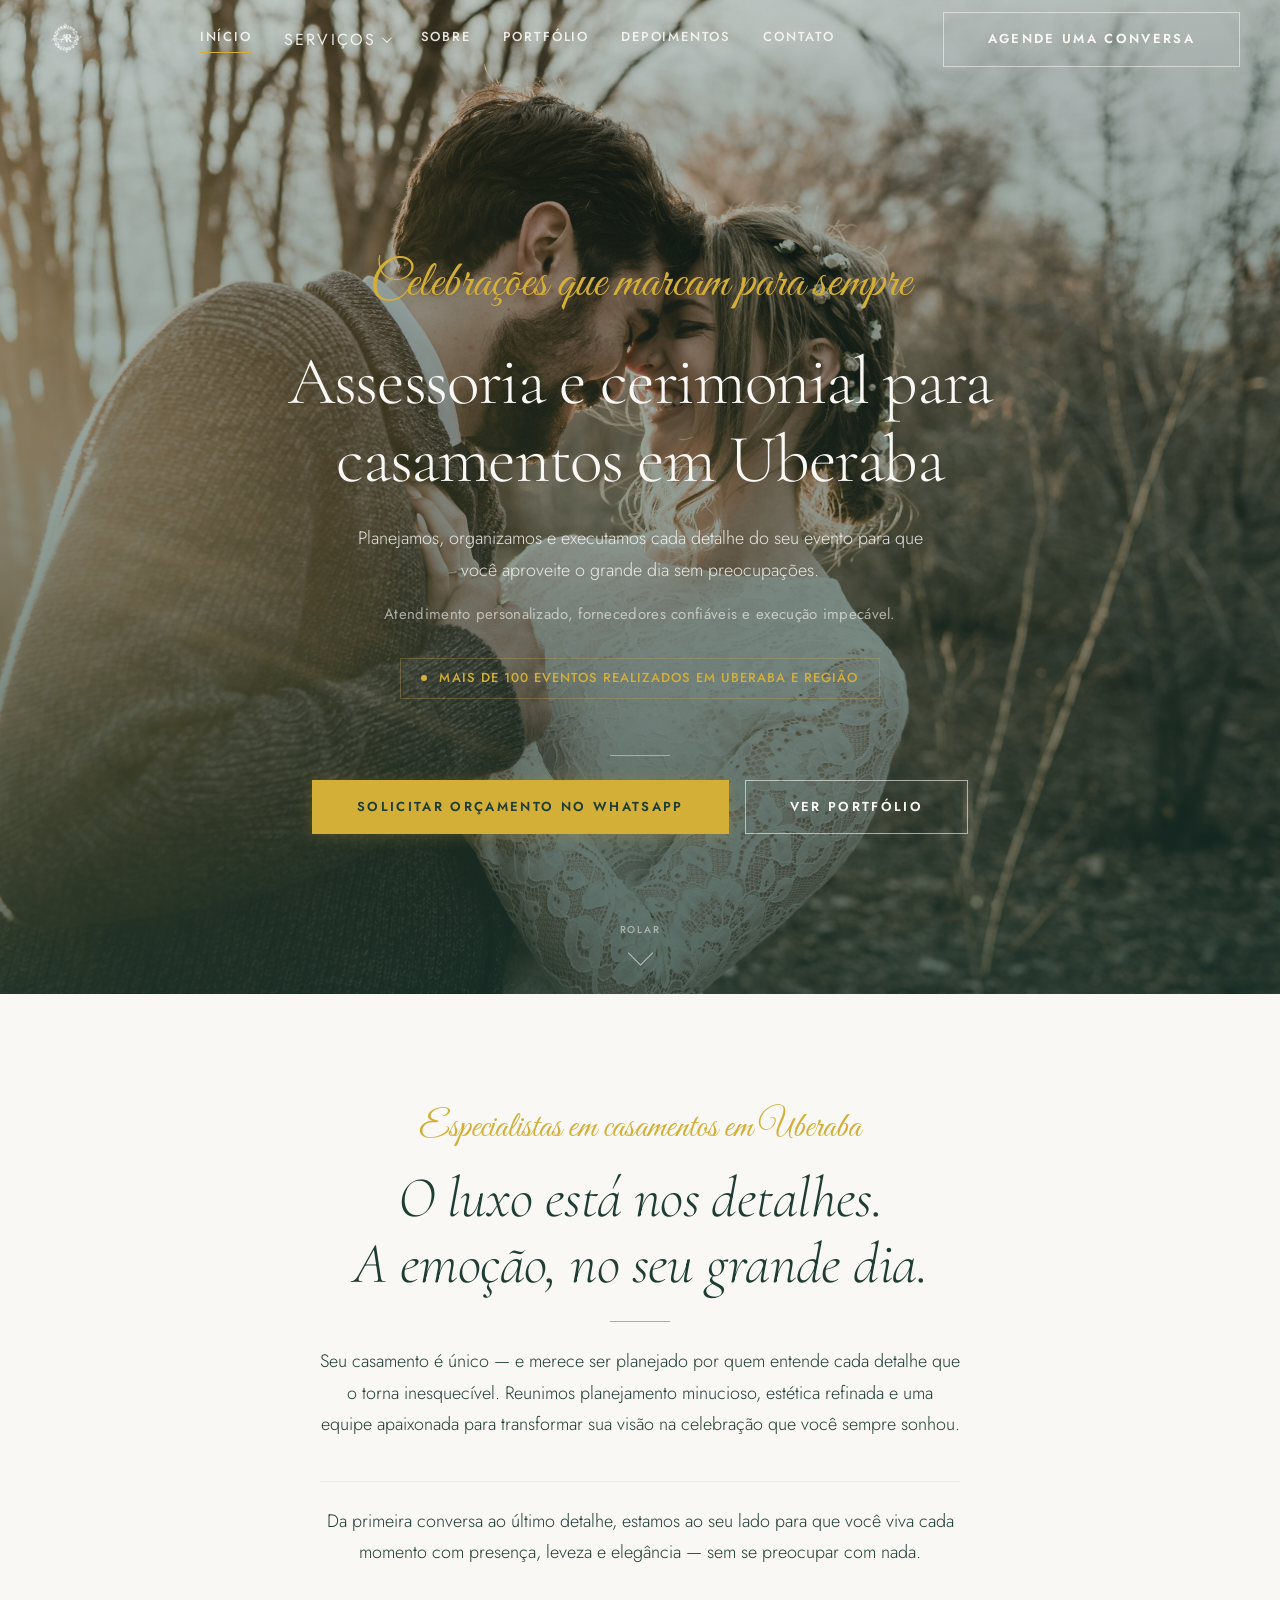
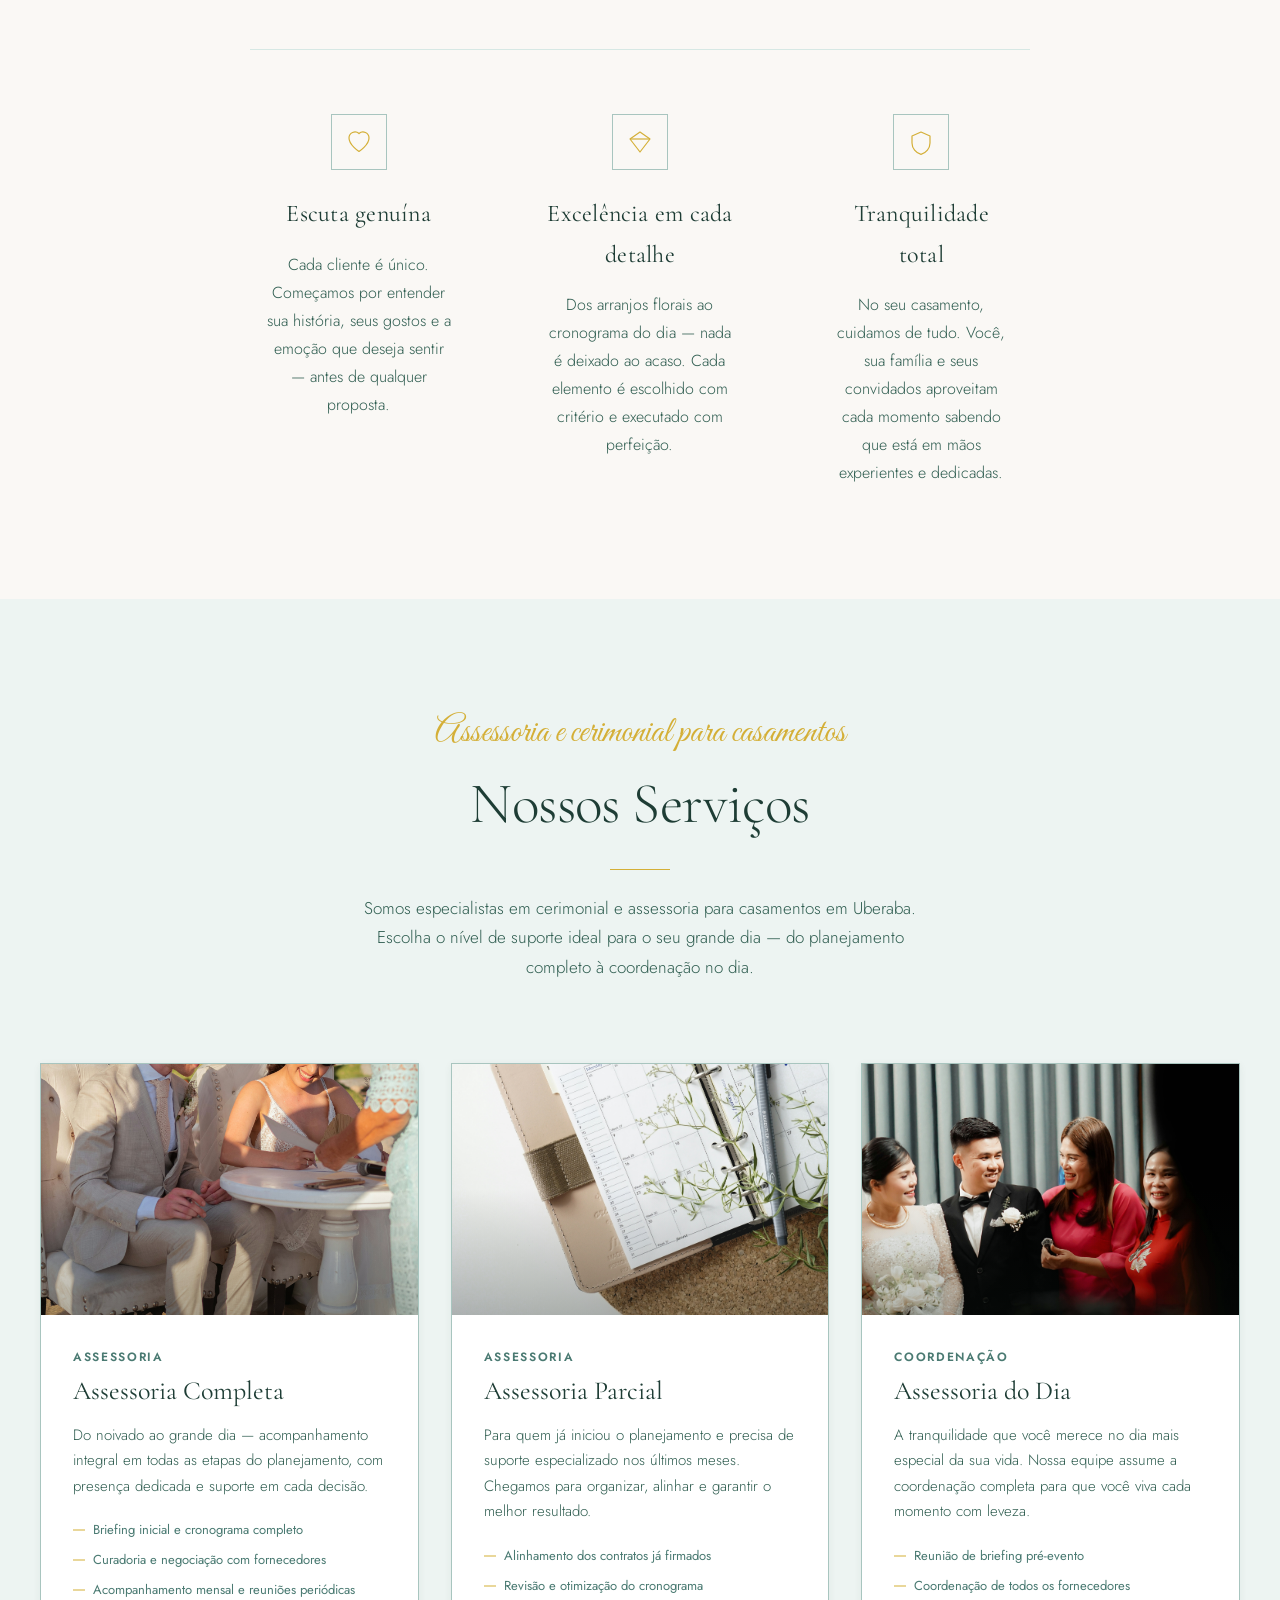
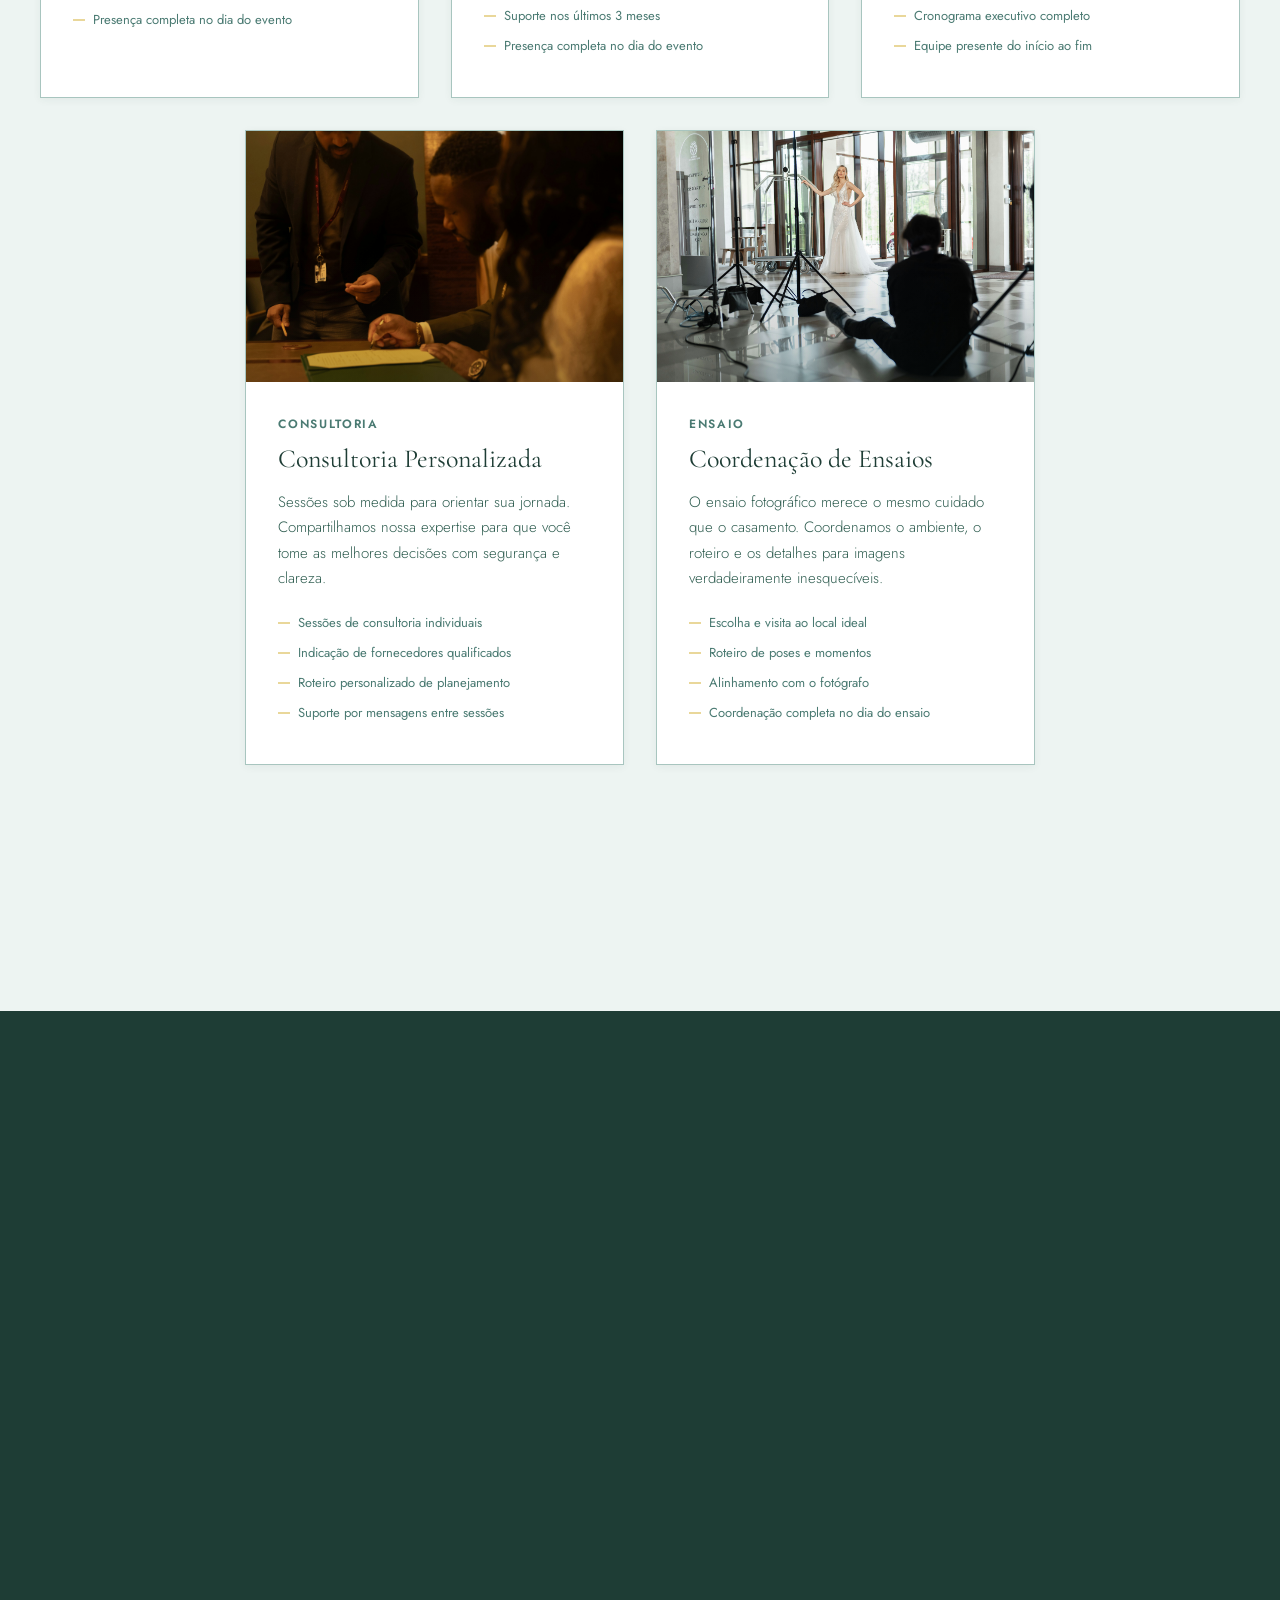
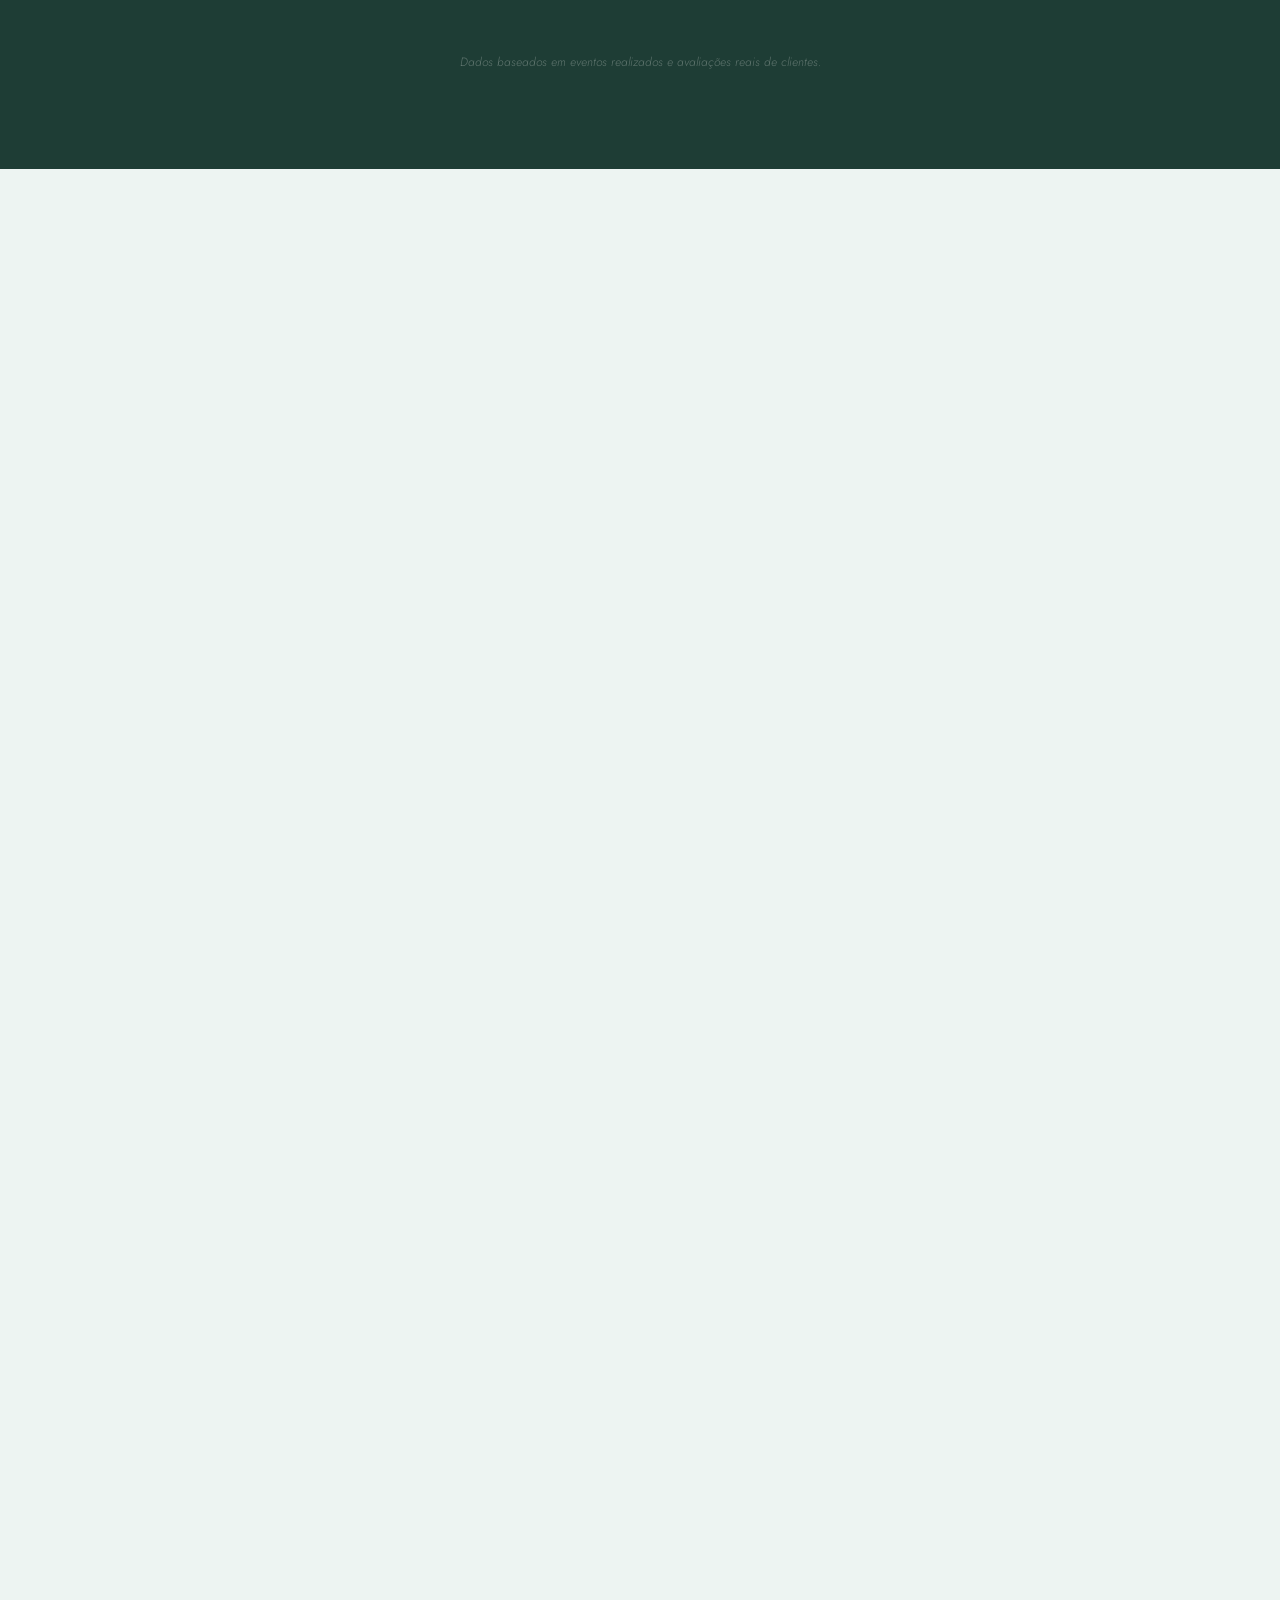
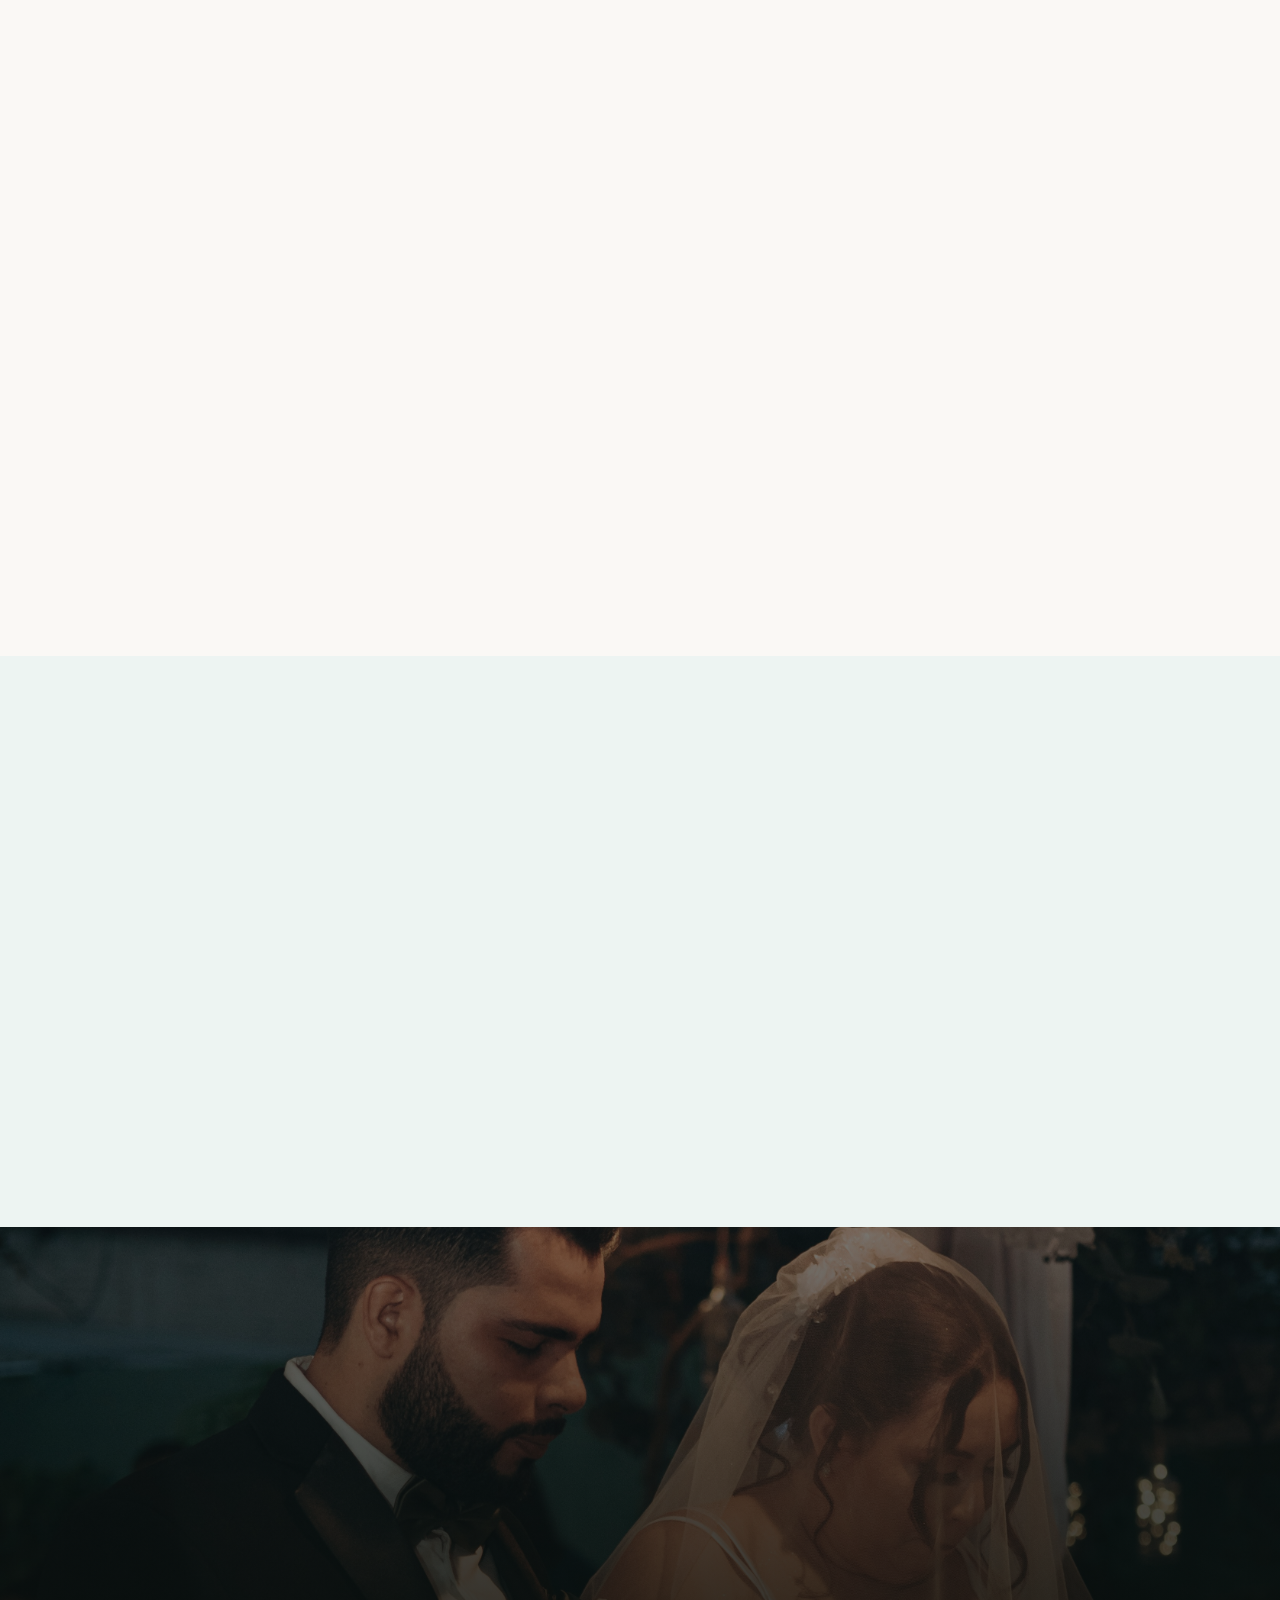
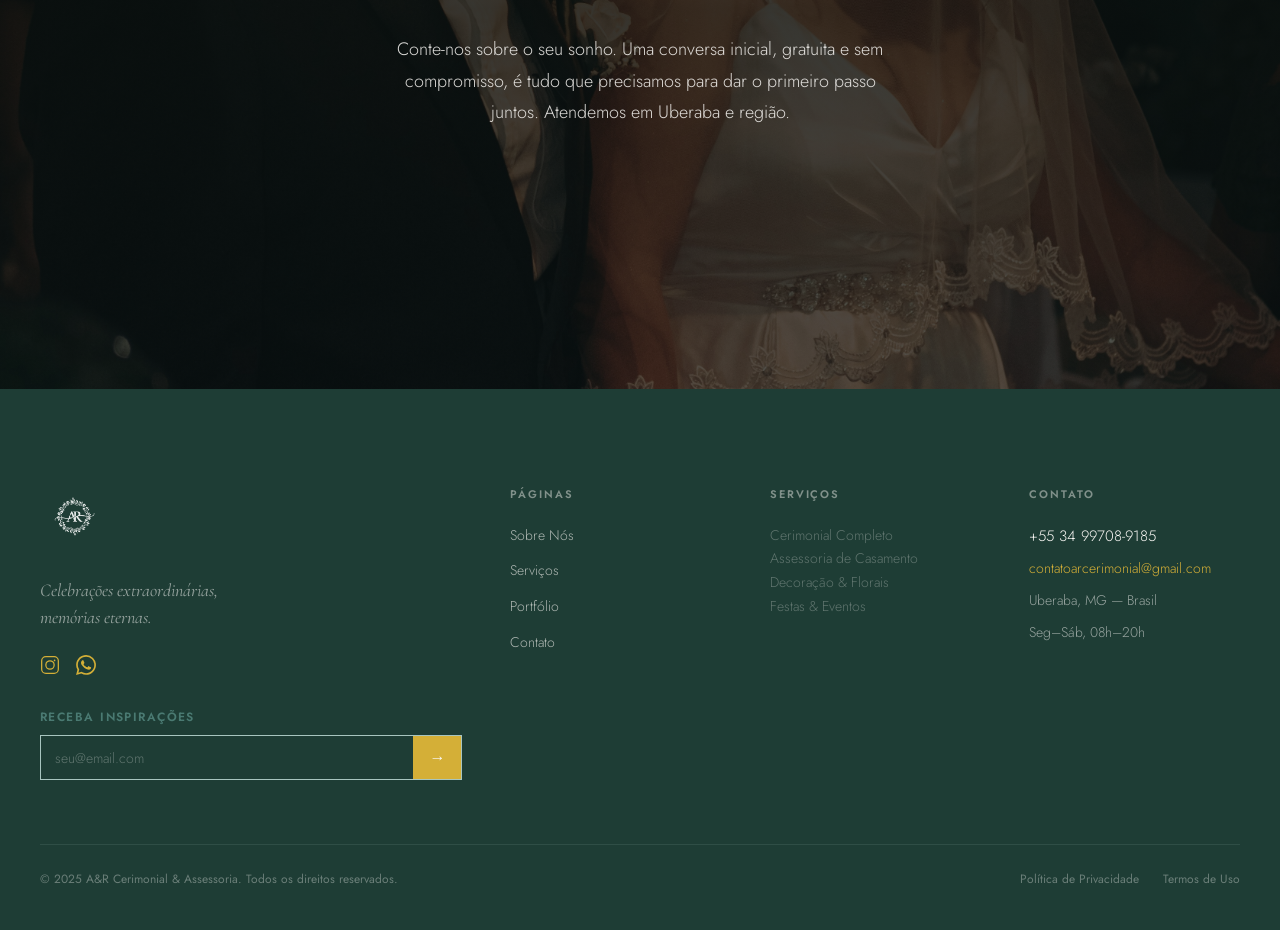
==== commit 12e41bc6: "sei lá" ====
--- a/site/index.html
+++ b/site/index.html
@@ -33,15 +33,15 @@
     <meta name="viewport" content="width=device-width, initial-scale=1.0" />
     <meta
       name="description"
-      content="Assessoria e cerimonial de alto padrão em Uberaba, MG. Casamentos, festas de aniversário e eventos sofisticados com planejamento completo e atenção a cada detalhe."
+      content="Especialistas em cerimonial e assessoria para casamentos em Uberaba, MG. Planejamento completo, assessoria parcial e coordenação do dia — para que você viva cada momento do seu casamento sem preocupações."
     />
-    <meta property="og:title" content="A&amp;R Cerimonial &amp; Assessoria — Uberaba, MG" />
+    <meta property="og:title" content="A&amp;R Cerimonial | Especialistas em Casamentos em Uberaba, MG" />
     <meta
       property="og:description"
-      content="Casamentos, aniversários e eventos de alto padrão em Uberaba e região. Elegância, leveza e sofisticação em cada celebração."
+      content="Cerimonial e assessoria para casamentos em Uberaba e região. Mais de 100 eventos realizados, avaliação 4,9 no Google. Solicite seu orçamento."
     />
     <meta property="og:type" content="website" />
-    <title>A&amp;R Cerimonial &amp; Assessoria — Uberaba, MG</title>
+    <title>A&amp;R Cerimonial | Especialistas em Casamentos em Uberaba, MG</title>
 
     <!--
       Preload da imagem Hero: prioridade máxima de rede.
@@ -357,23 +357,24 @@
       <section class="manifesto" aria-labelledby="manifesto-title">
         <div class="container container--narrow">
           <div class="manifesto__header reveal">
-            <span class="script-label">Uma equipe dedicada a você</span>
+            <span class="script-label">Especialistas em casamentos em Uberaba</span>
             <h2 class="display-lg italic" id="manifesto-title">
-              O luxo está nos detalhes.<br />A emoção, em cada celebração.
+              O luxo está nos detalhes.<br />A emoção, no seu grande dia.
             </h2>
             <div
               class="gold-divider gold-divider--center"
               aria-hidden="true"
             ></div>
             <p class="body-lg">
-              Cada evento é uma obra única. Reunimos planejamento minucioso,
-              estética refinada e uma equipe apaixonada para transformar sua
-              visão em uma celebração verdadeiramente inesquecível — em Uberaba
-              e em toda a região.
+              Seu casamento é único — e merece ser planejado por quem entende
+              cada detalhe que o torna inesquecível. Reunimos planejamento
+              minucioso, estética refinada e uma equipe apaixonada para
+              transformar sua visão na celebração que você sempre sonhou.
             </p>
             <p class="body-lg">
               Da primeira conversa ao último detalhe, estamos ao seu lado para
-              que você viva cada momento com presença, leveza e elegância.
+              que você viva cada momento com presença, leveza e elegância —
+              sem se preocupar com nada.
             </p>
           </div>
 
@@ -468,9 +469,9 @@
               </div>
               <h3 class="manifesto__pillar-title">Tranquilidade total</h3>
               <p class="manifesto__pillar-text">
-                No grande dia, cuidamos de tudo. Você e sua família desfrutam
-                de cada momento sabendo que está em mãos experientes e
-                dedicadas.
+                No seu casamento, cuidamos de tudo. Você, sua família e seus
+                convidados aproveitam cada momento sabendo que está em mãos
+                experientes e dedicadas.
               </p>
             </div>
           </div>
@@ -485,15 +486,16 @@
       <section class="services" id="servicos" aria-labelledby="services-title">
         <div class="container">
           <div class="section-intro reveal">
-            <span class="script-label">O que fazemos</span>
-            <h2 class="display-lg" id="services-title">Serviços</h2>
+            <span class="script-label">Assessoria e cerimonial para casamentos</span>
+            <h2 class="display-lg" id="services-title">Nossos Serviços</h2>
             <div
               class="gold-divider gold-divider--center"
               aria-hidden="true"
             ></div>
             <p class="section-intro__subtitle">
-              Do planejamento completo à coordenação no dia — oferecemos o nível
-              de suporte ideal para casamentos, aniversários e eventos especiais.
+              Somos especialistas em cerimonial e assessoria para casamentos em
+              Uberaba. Escolha o nível de suporte ideal para o seu grande dia —
+              do planejamento completo à coordenação no dia.
             </p>
           </div>
 
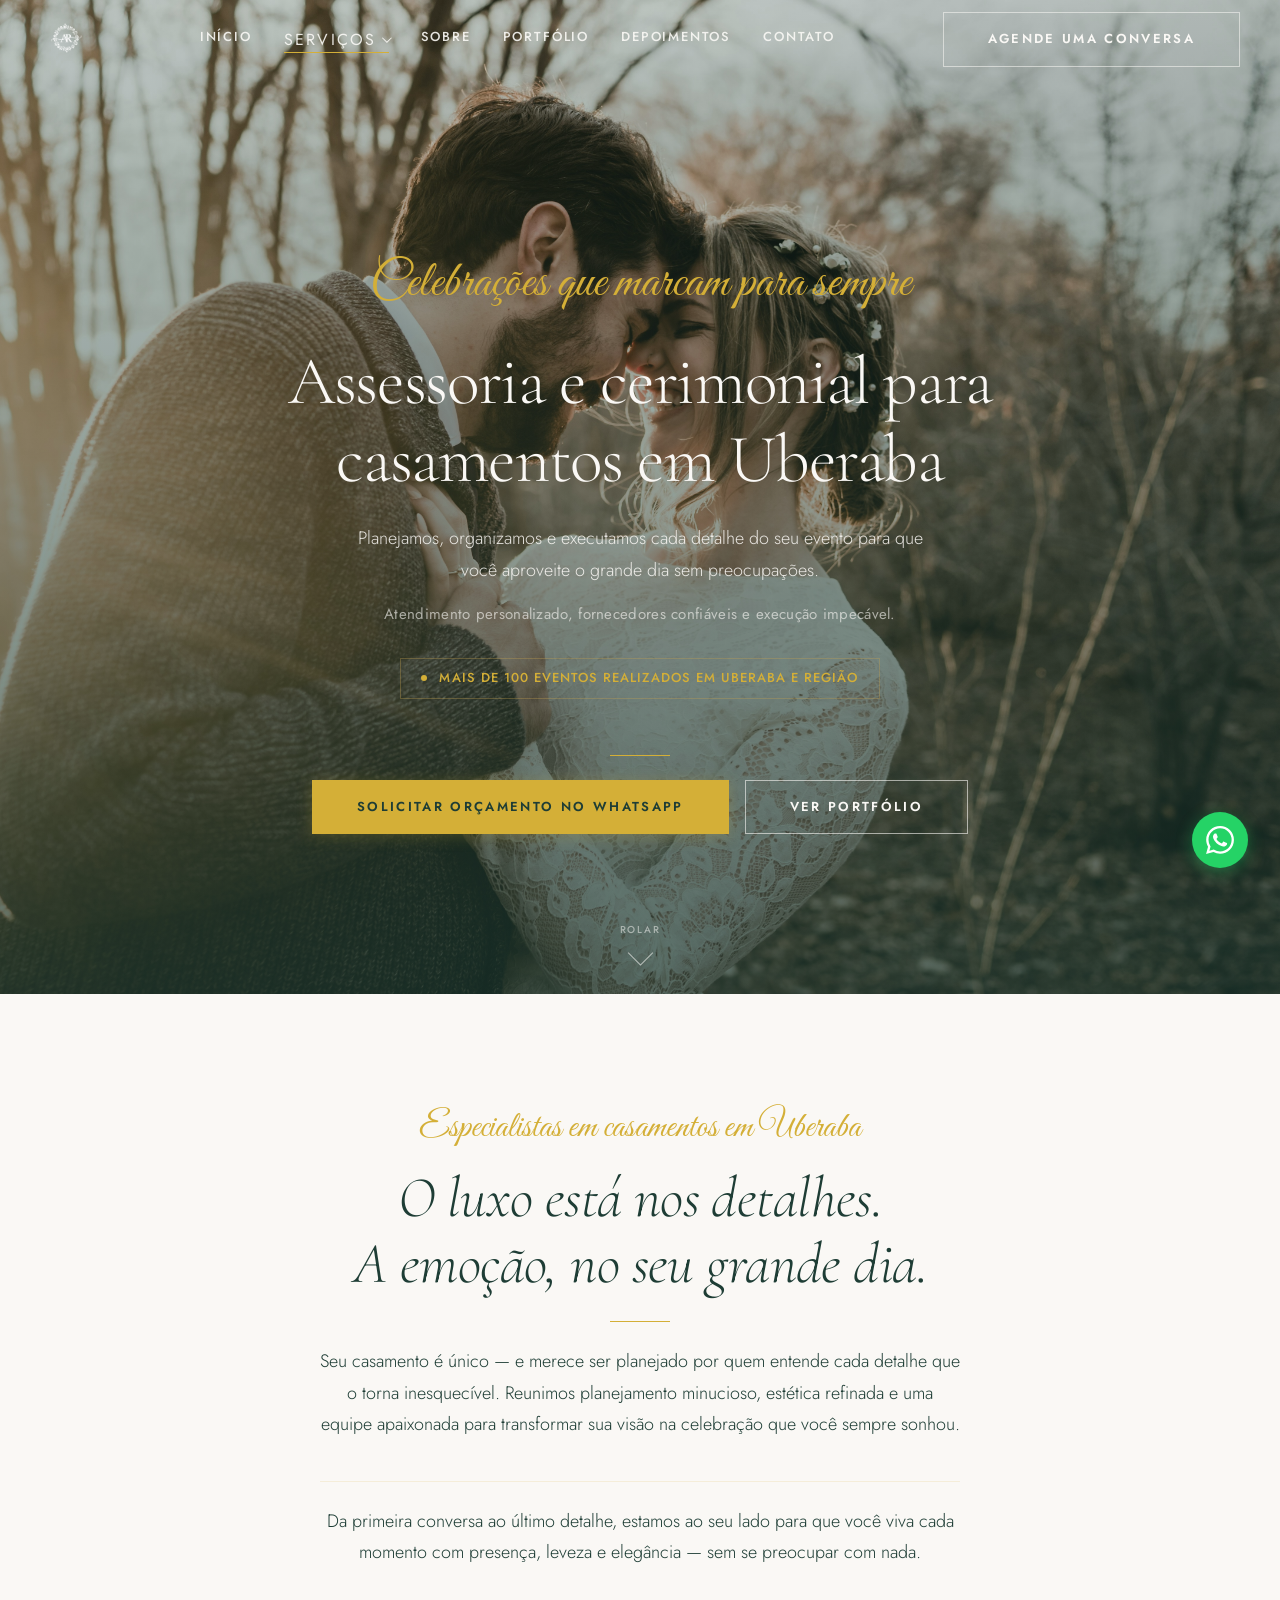
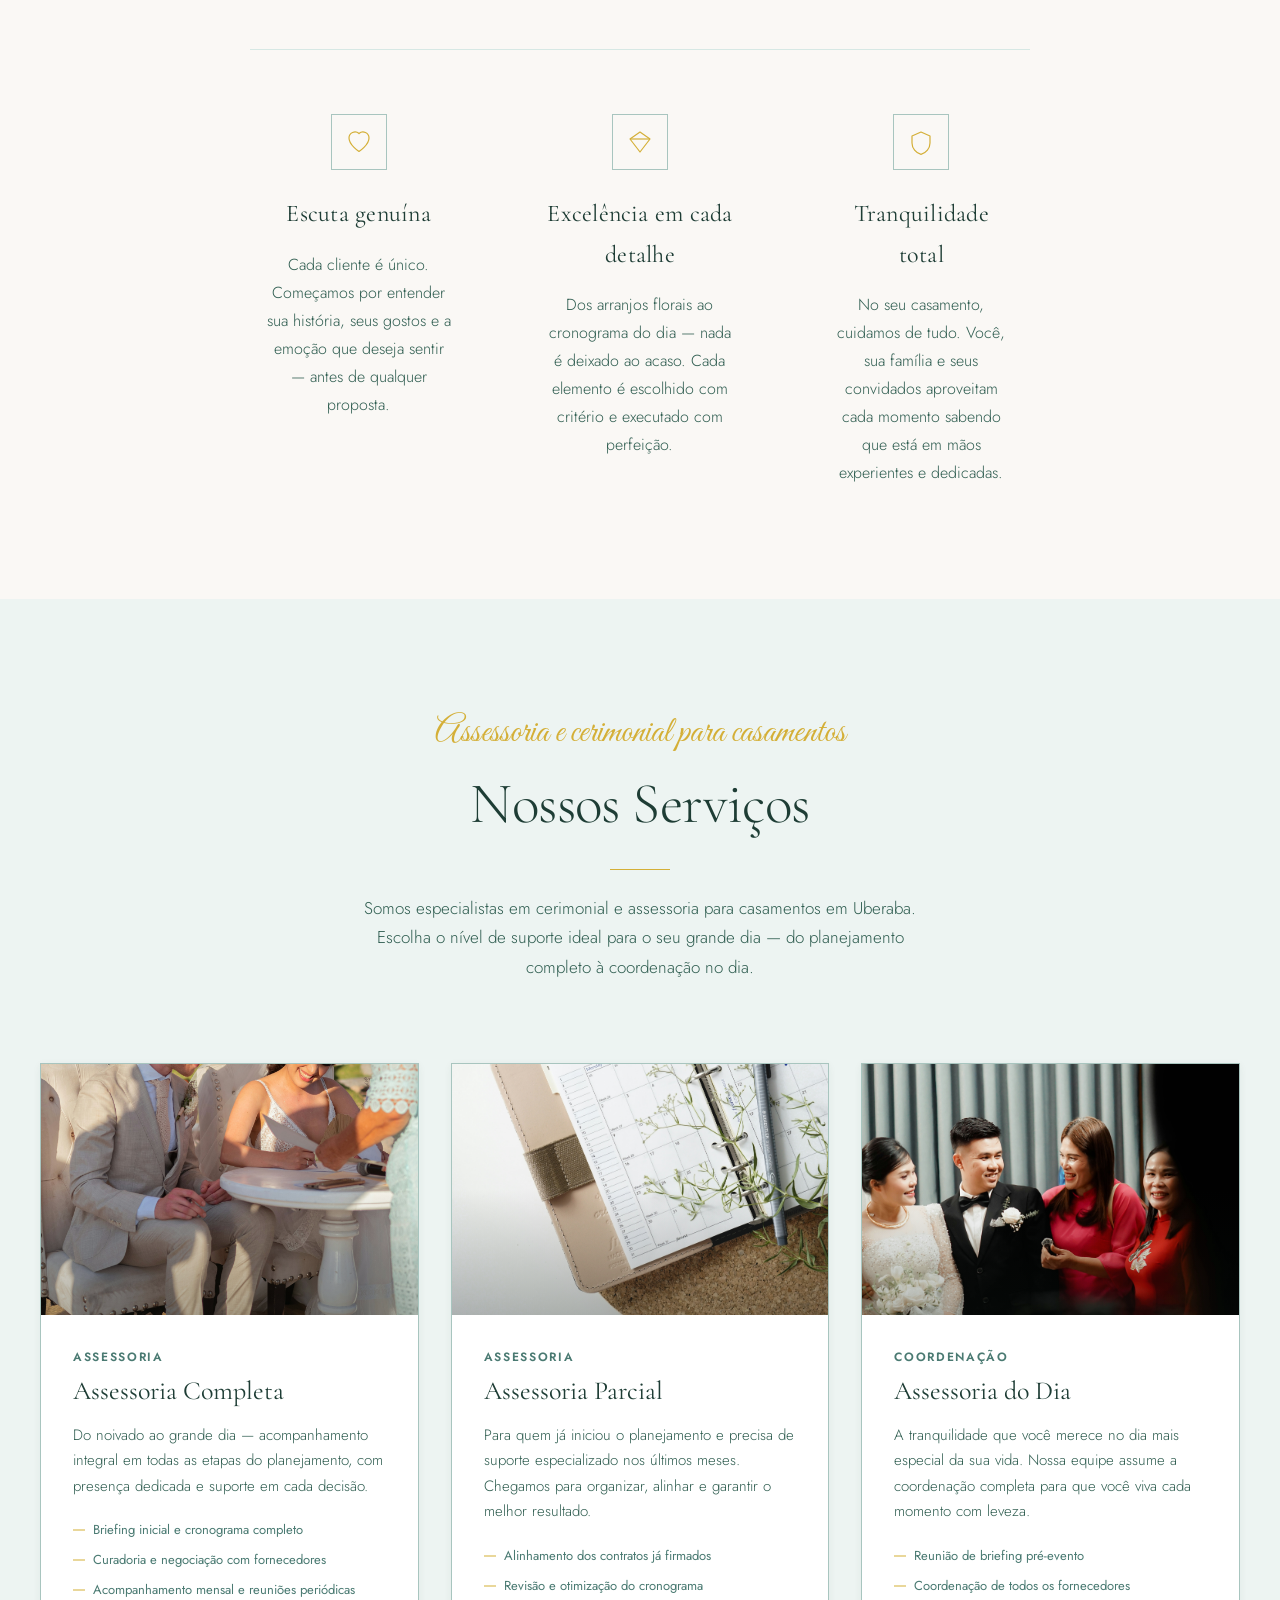
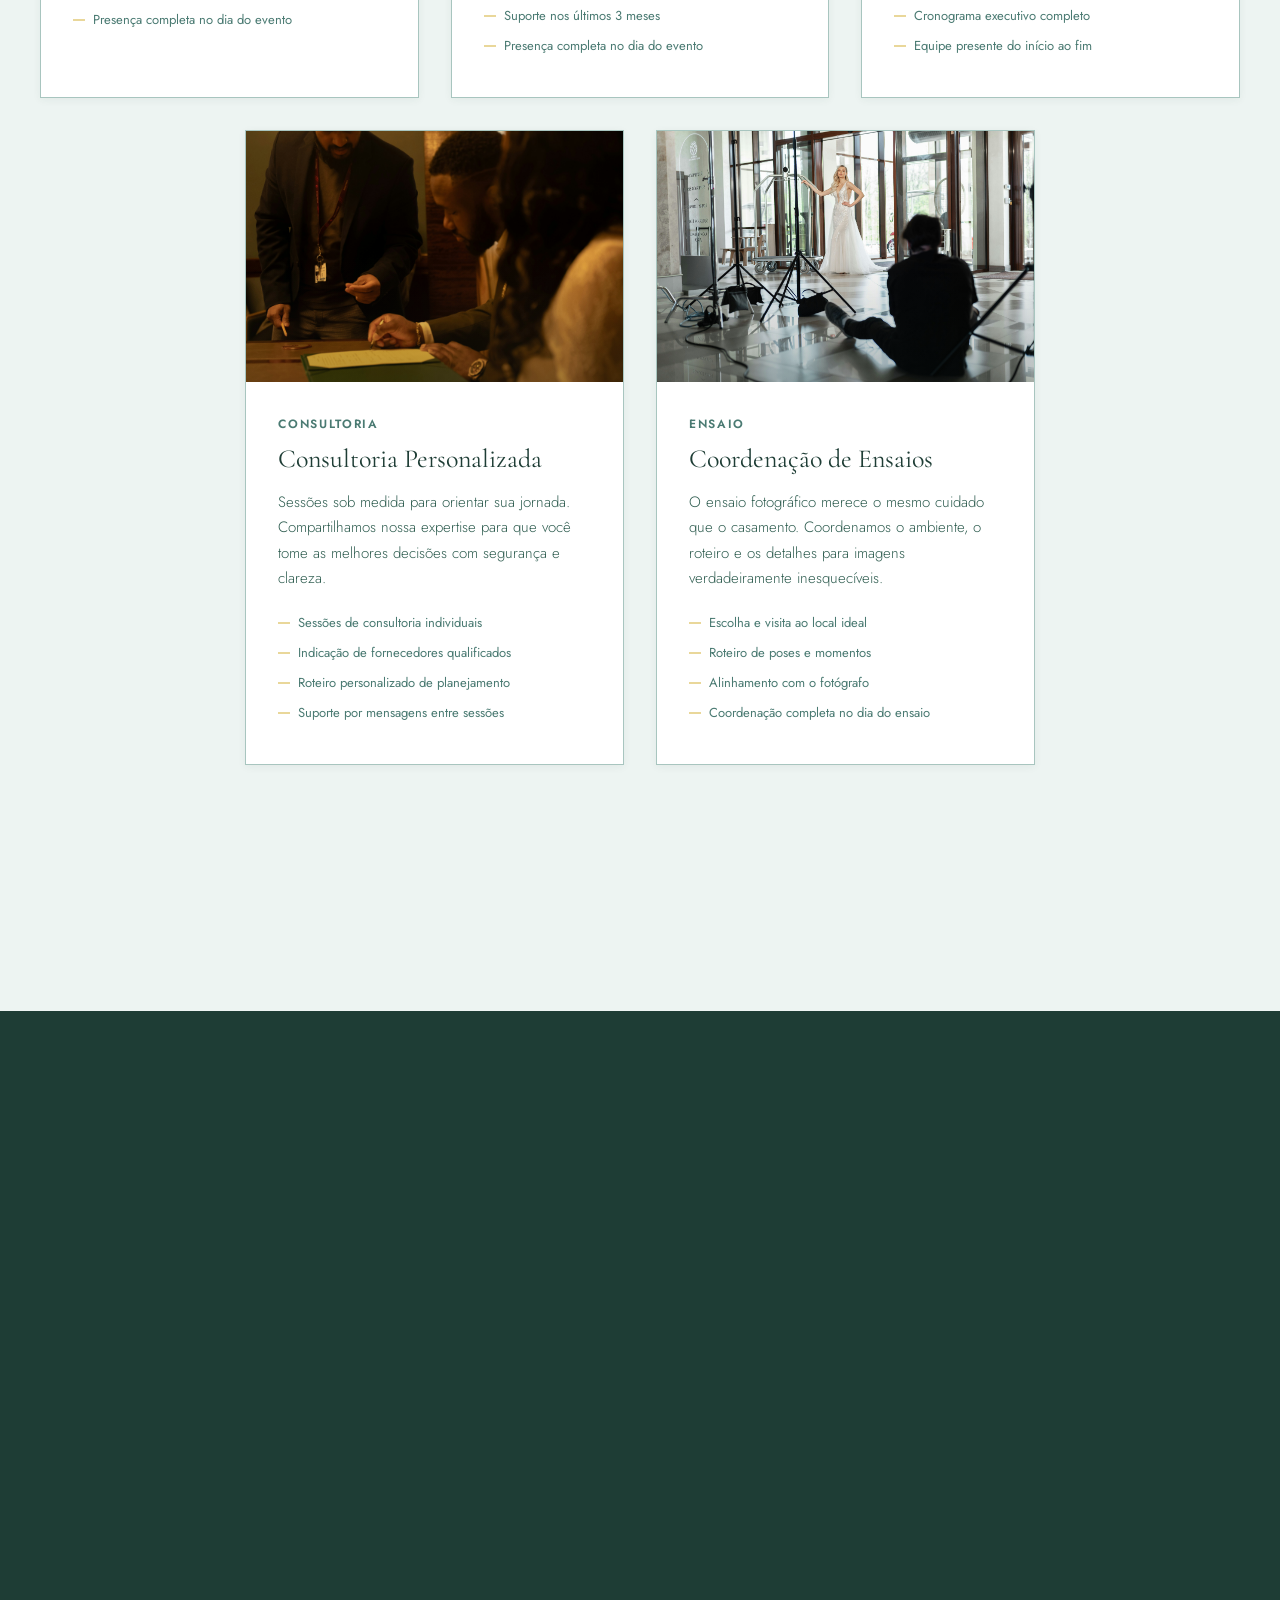
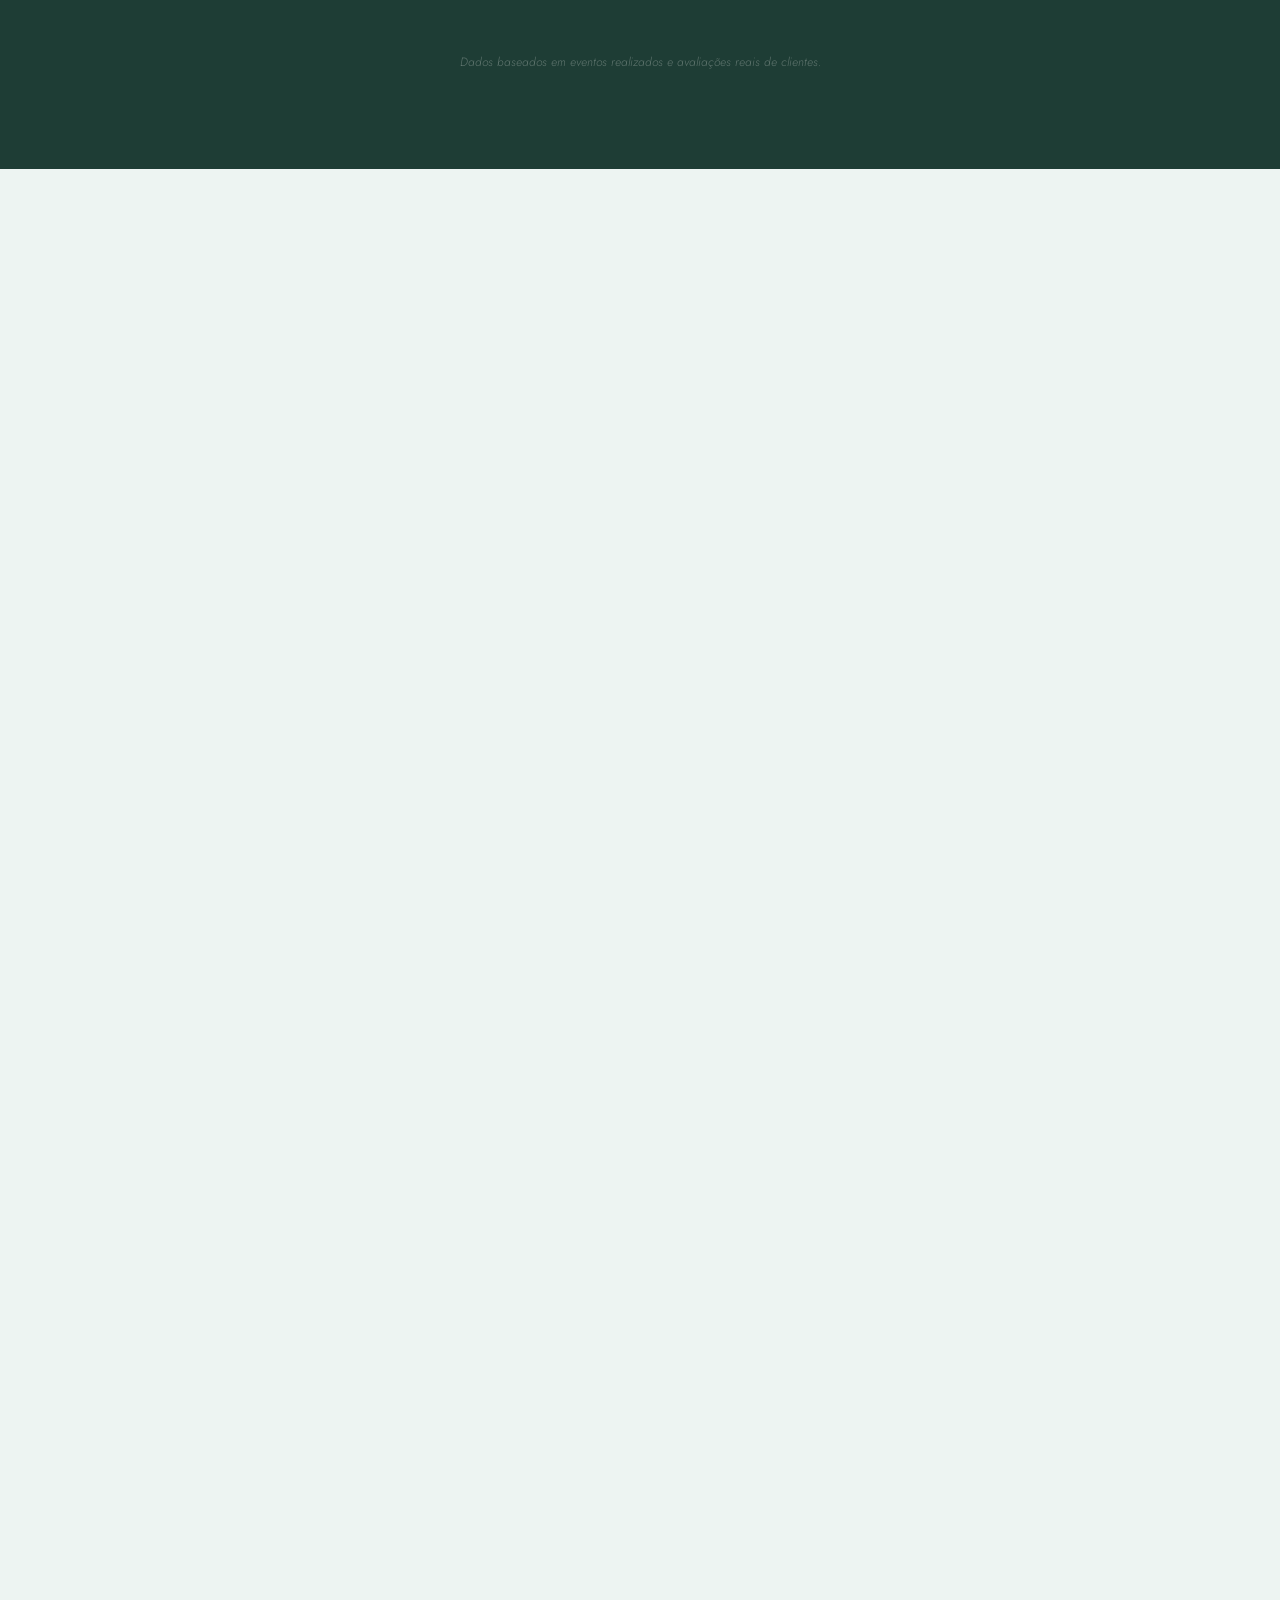
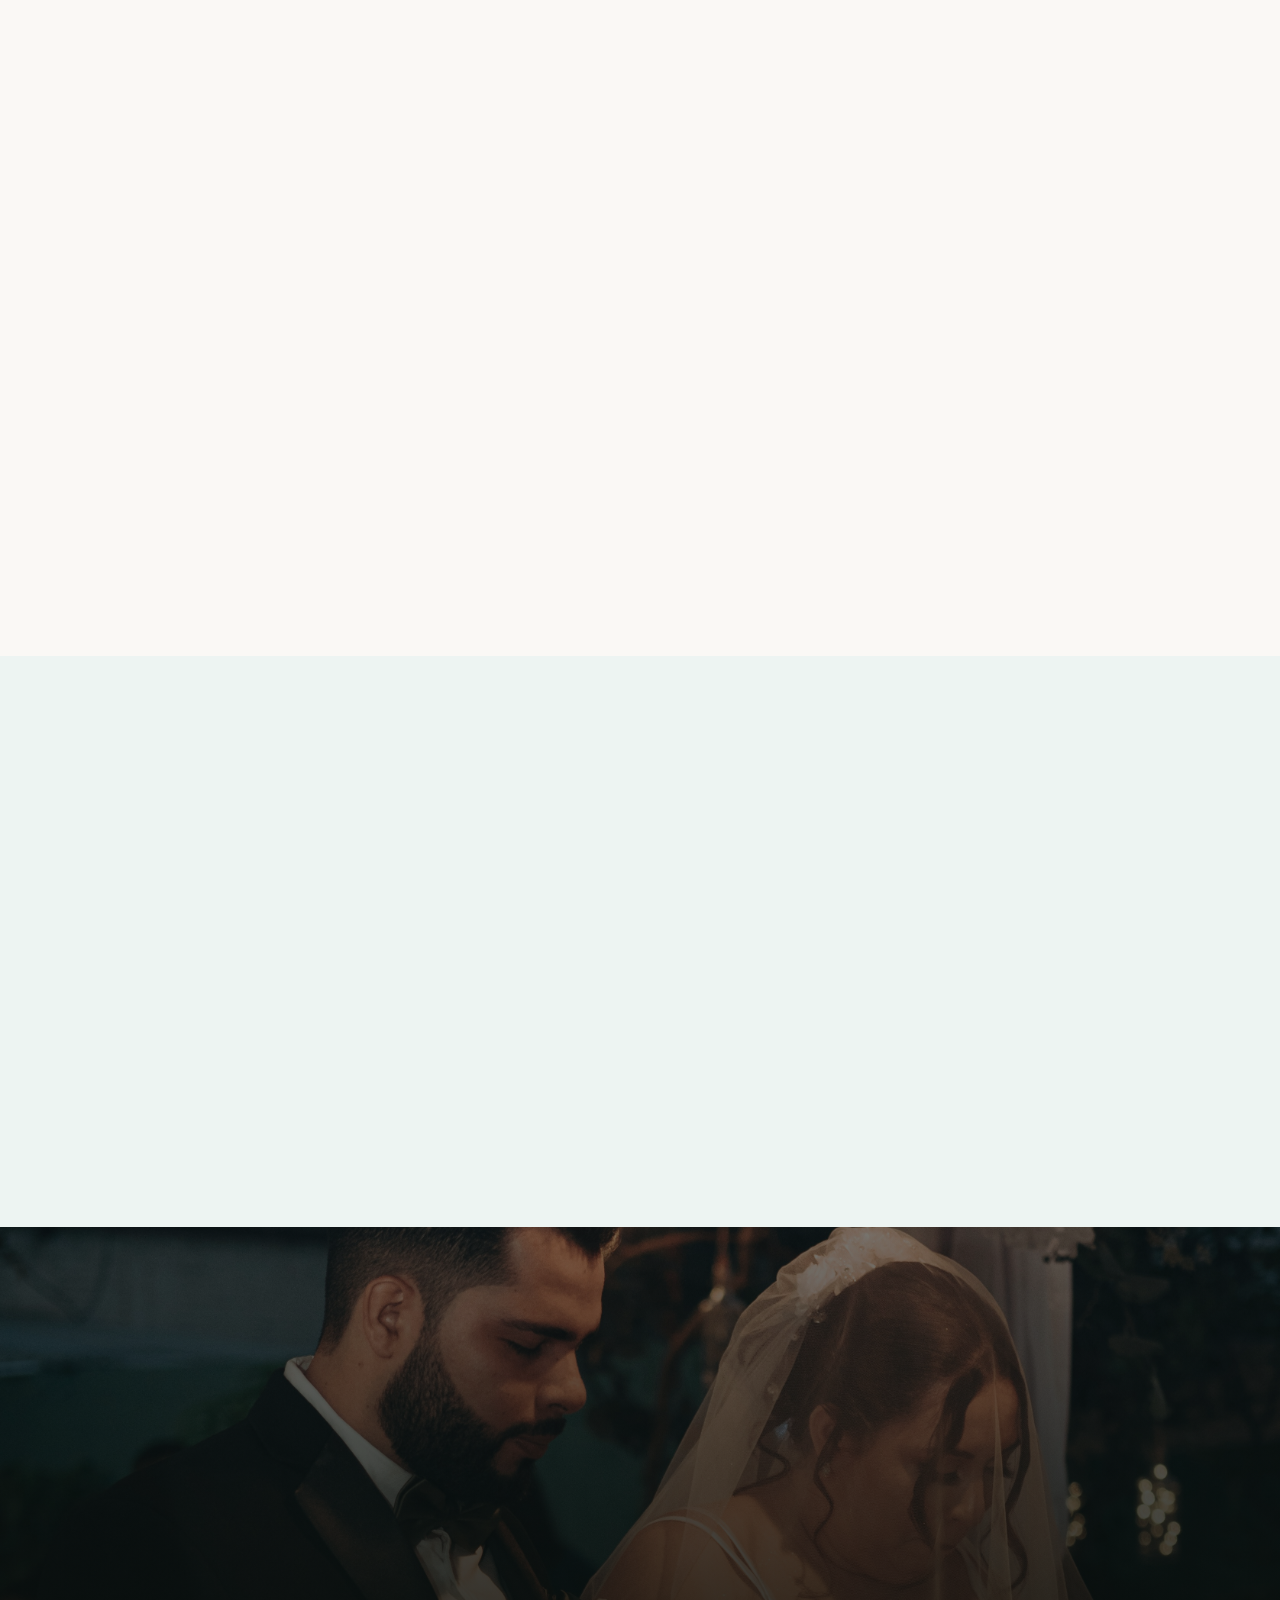
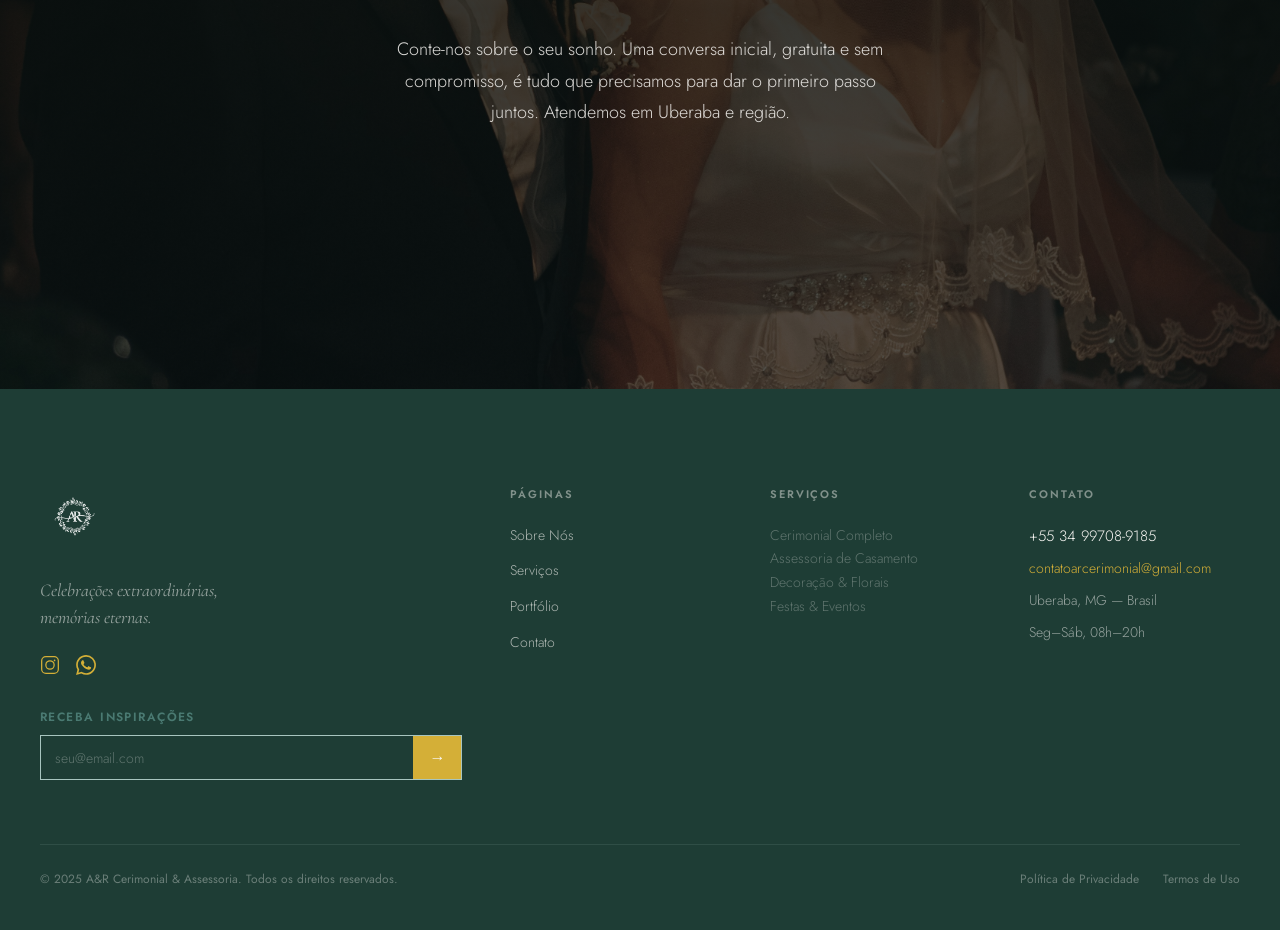
==== commit cc38c058: "<" ====
--- a/site/index.html
+++ b/site/index.html
@@ -1383,7 +1383,7 @@
             <article class="portfolio-case reveal" role="listitem" style="--reveal-delay: 0.12s">
               <div class="portfolio-case__img">
                 <img
-                  src="img/portfolio-3.jpg"
+                  src="img aniversarios/aniversarionovo1.jpg"
                   alt="Festa de 15 anos de Isabella — Uberaba, 2024"
                   loading="lazy"
                 />
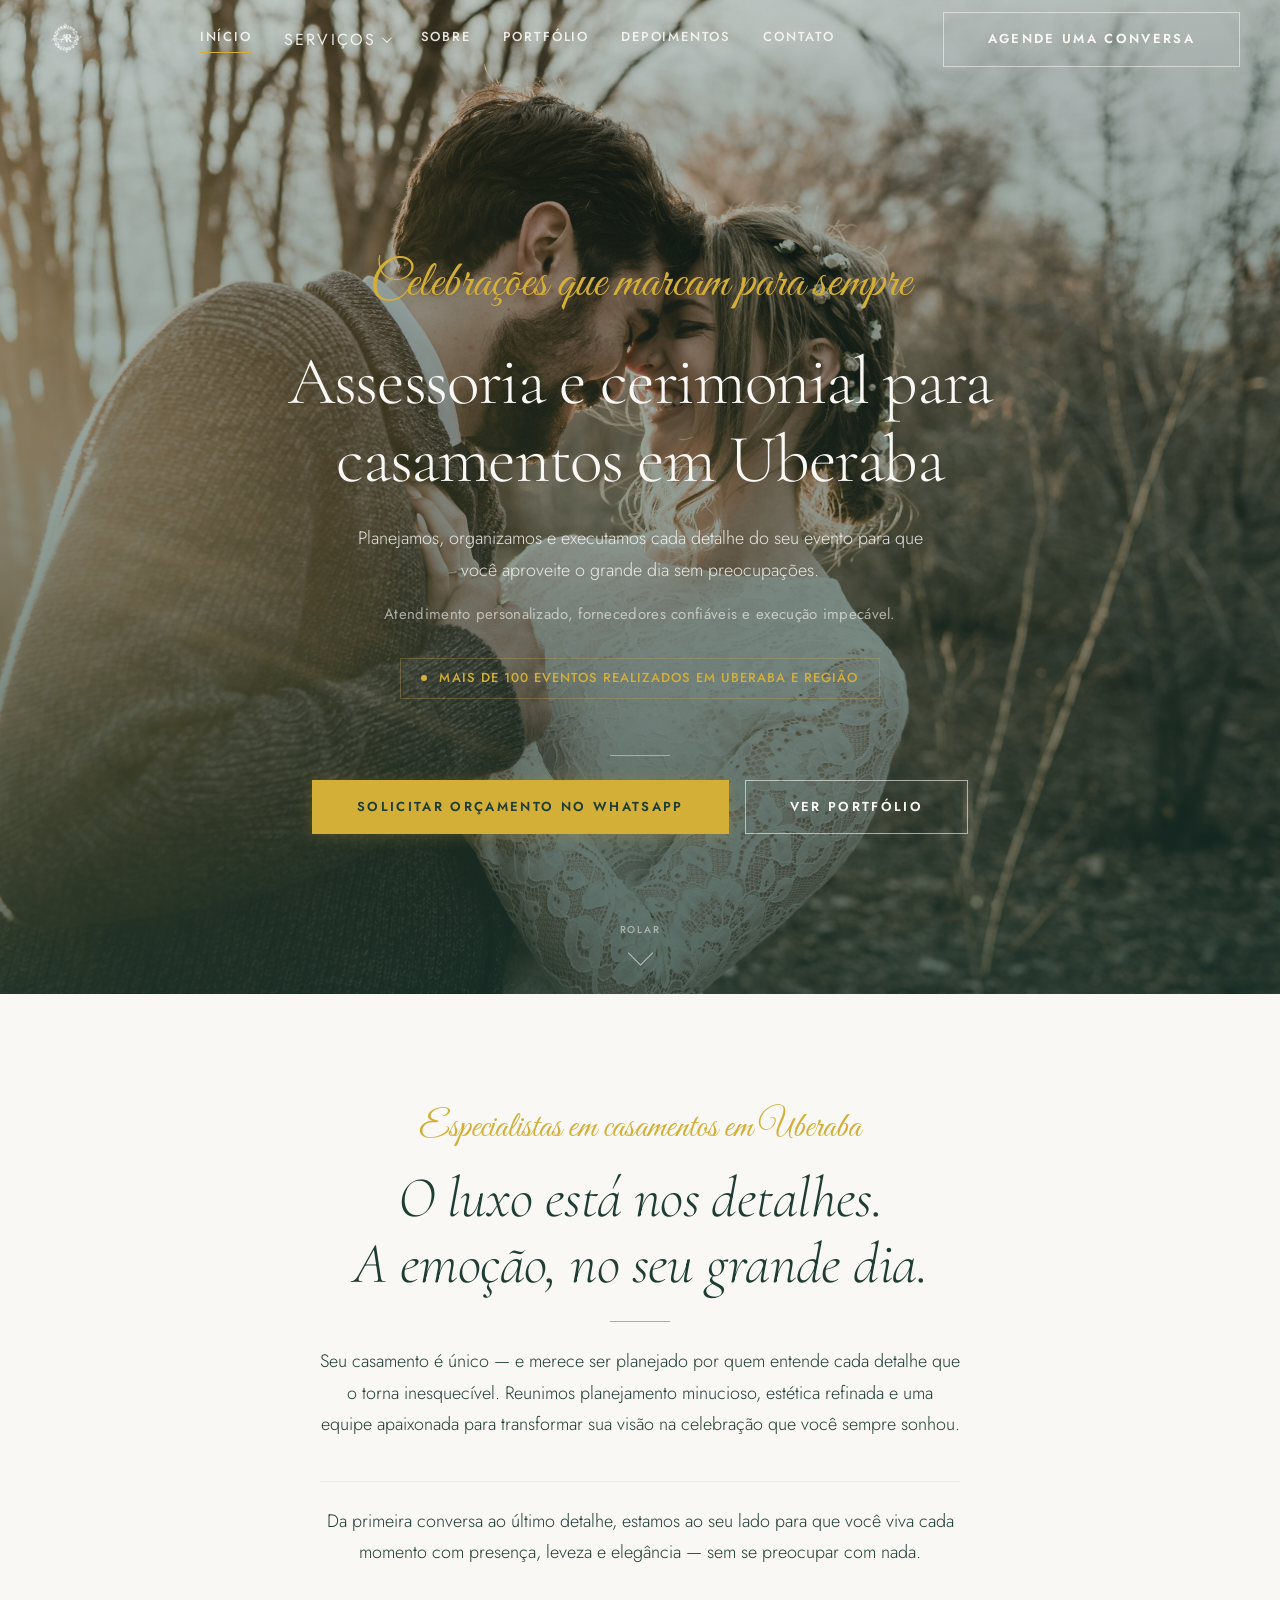
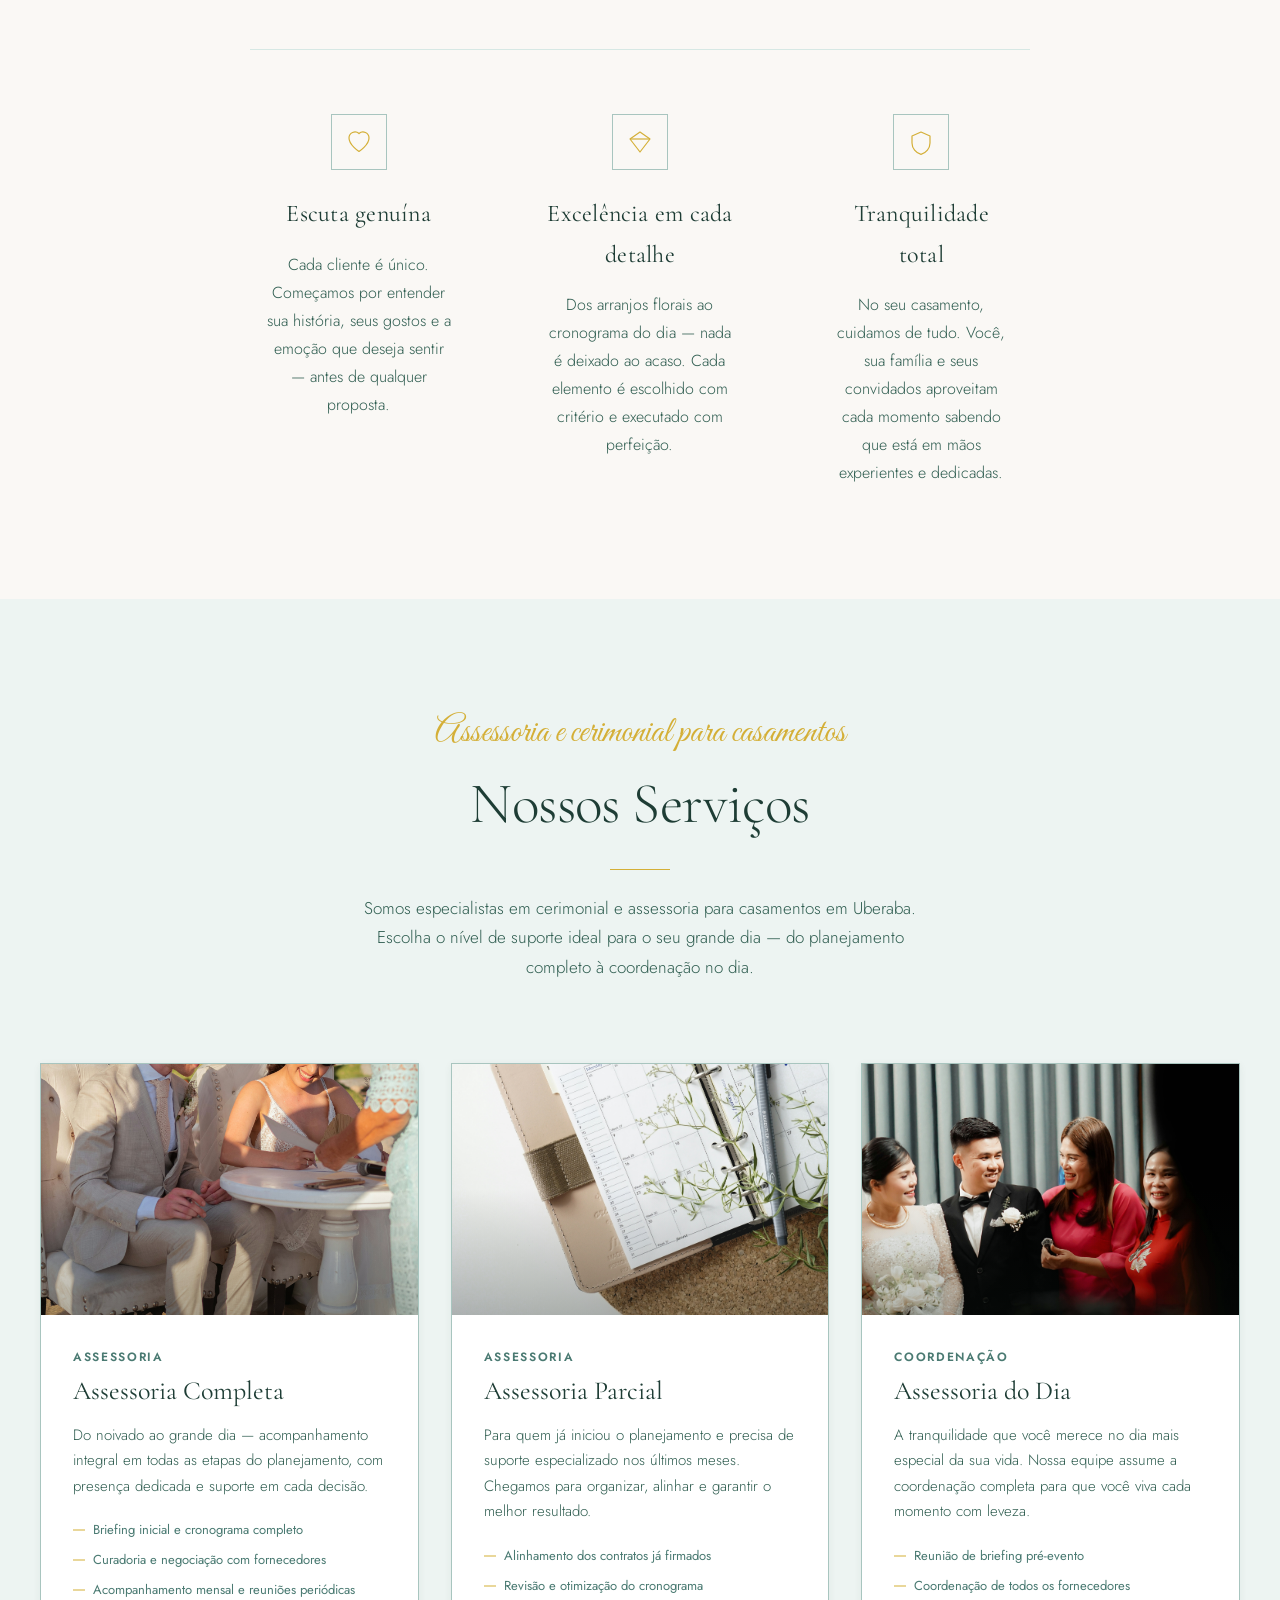
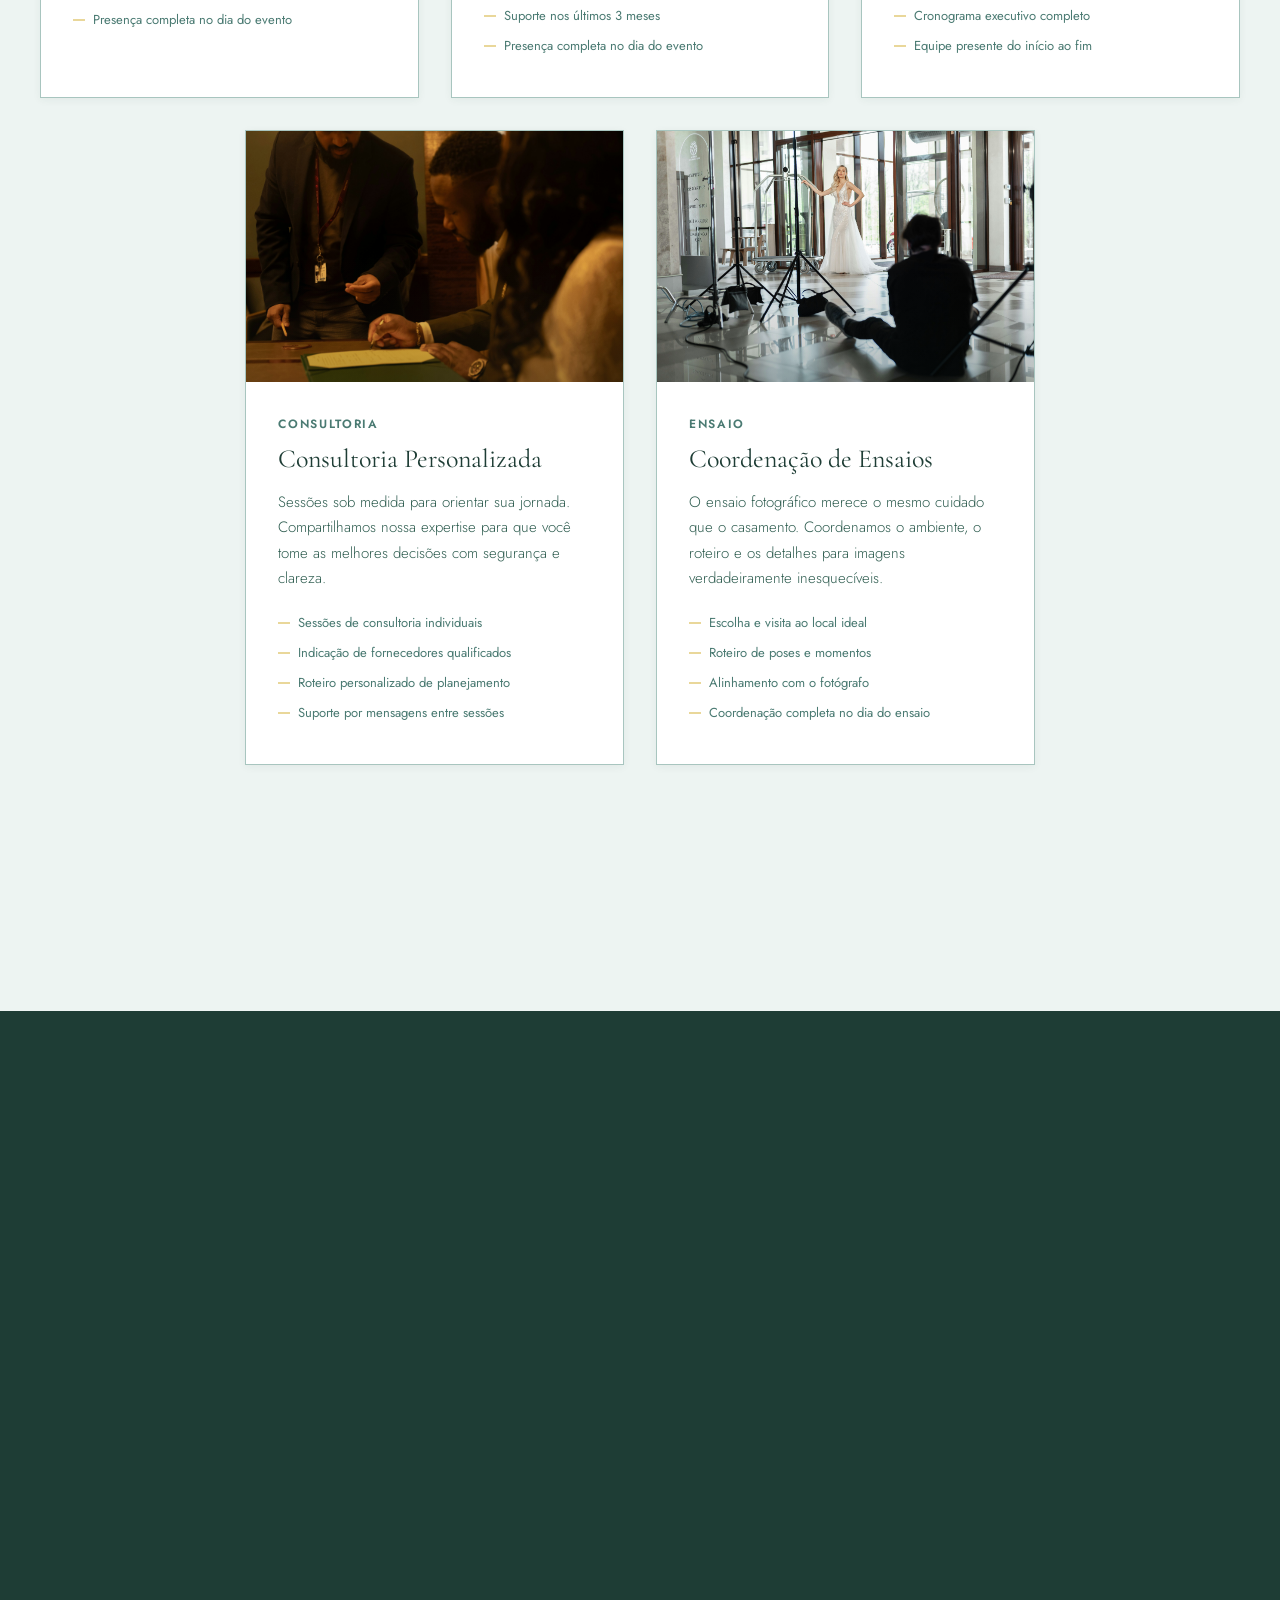
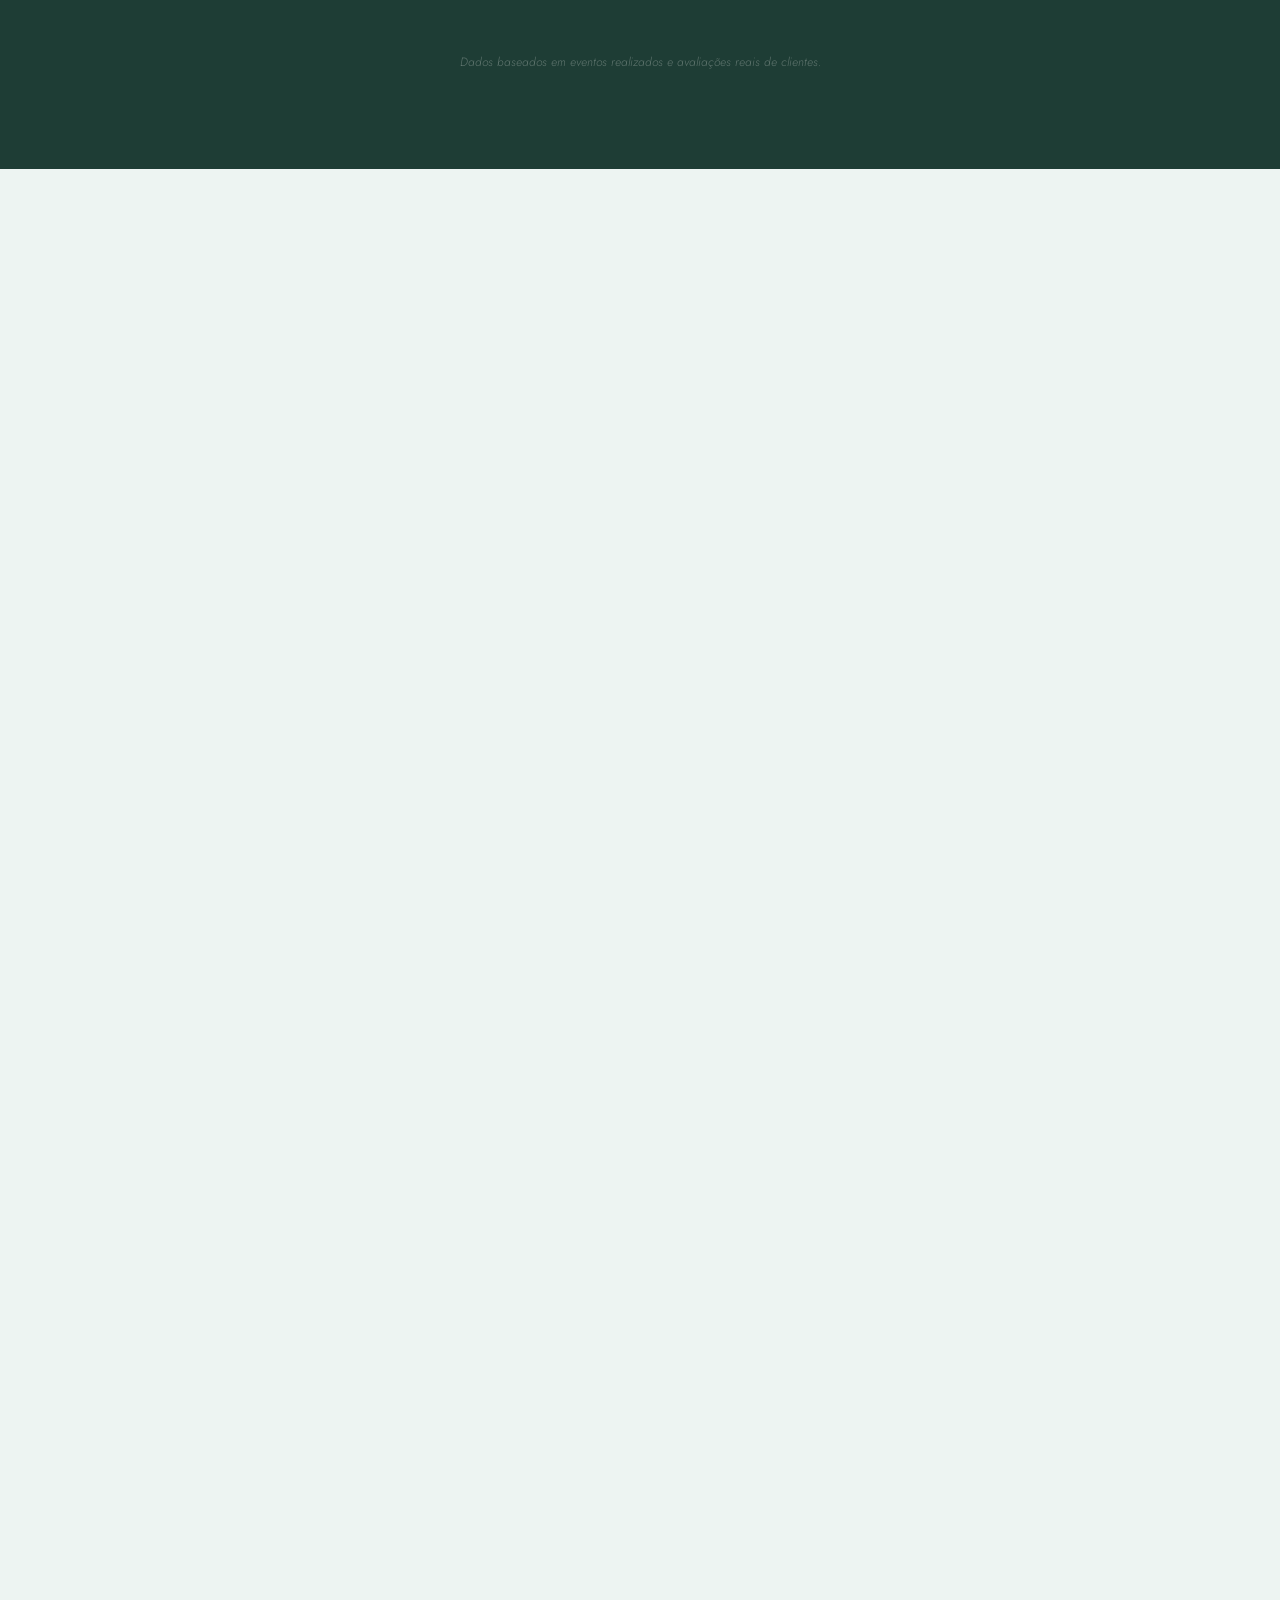
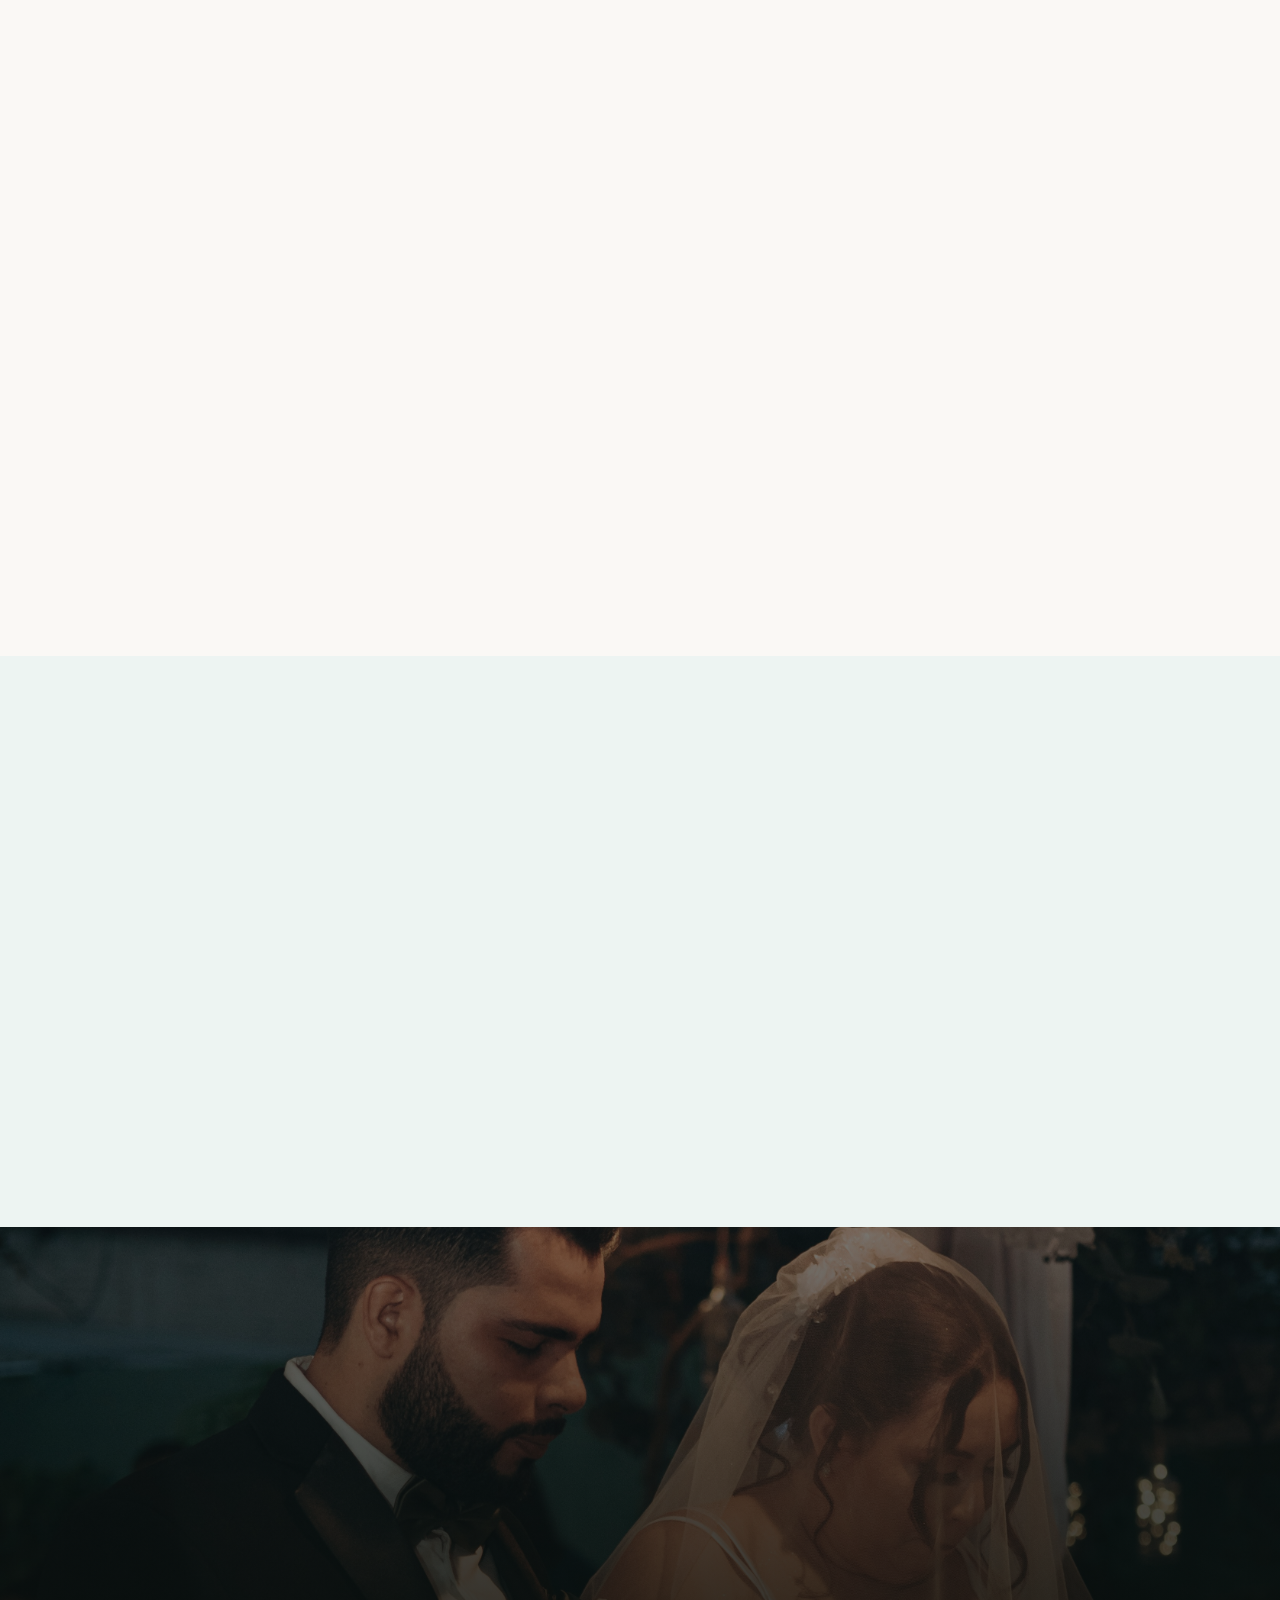
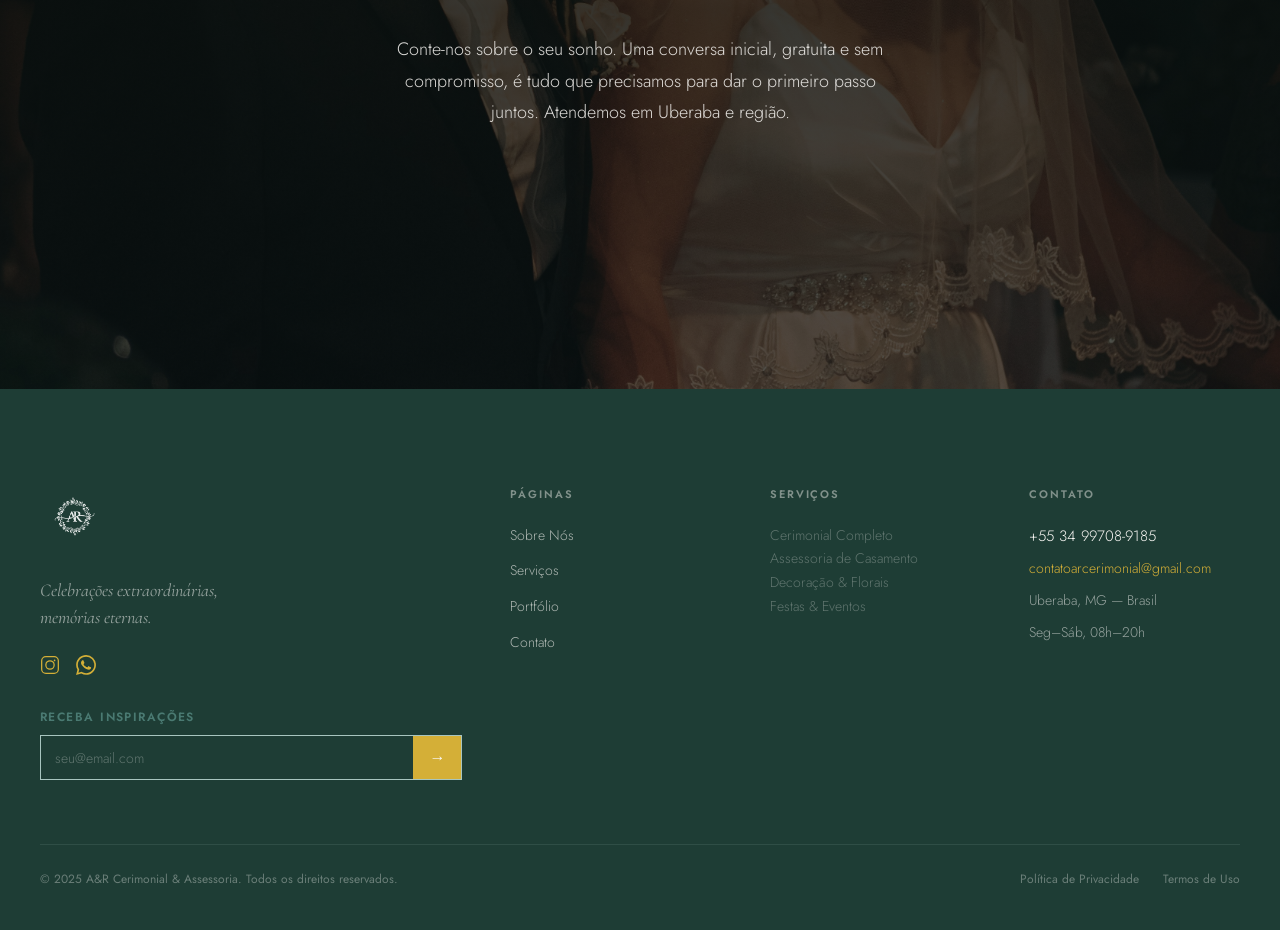
==== commit 592bc1e7: "att depoimentos" ====
--- a/site/index.html
+++ b/site/index.html
@@ -1493,7 +1493,7 @@
               <div class="testimonial-card__divider" aria-hidden="true"></div>
               <div class="testimonial-card__attribution">
                 <img
-                  src="img/depoimento-1.jpg"
+                  src="img/portfolio-4.jpg"
                   alt="Foto de Juliana Ferreira"
                   class="testimonial-card__avatar"
                   loading="lazy"
@@ -1548,7 +1548,7 @@
               <div class="testimonial-card__divider" aria-hidden="true"></div>
               <div class="testimonial-card__attribution">
                 <img
-                  src="img/depoimento-3.jpg"
+                  src="img aniversarios/aniversario1.jpg"
                   alt="Foto de Camila Martins"
                   class="testimonial-card__avatar"
                   loading="lazy"
